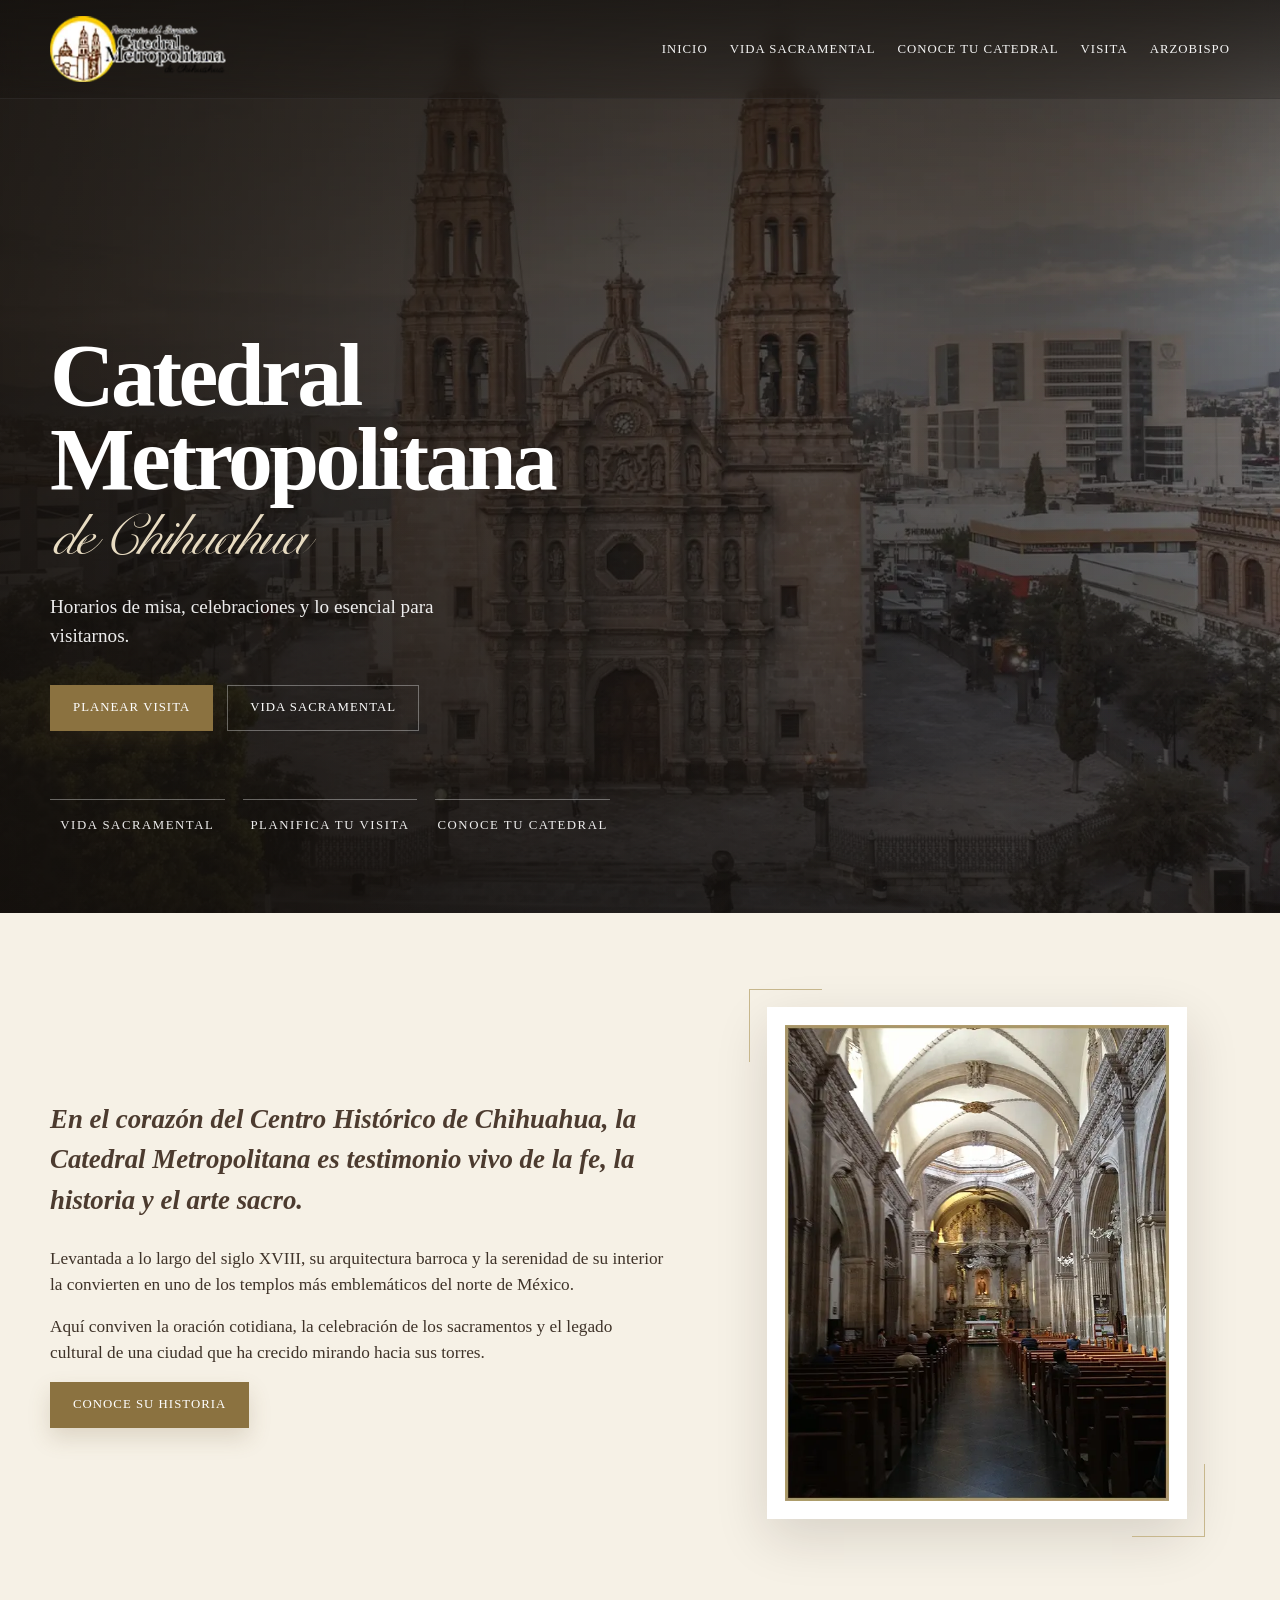
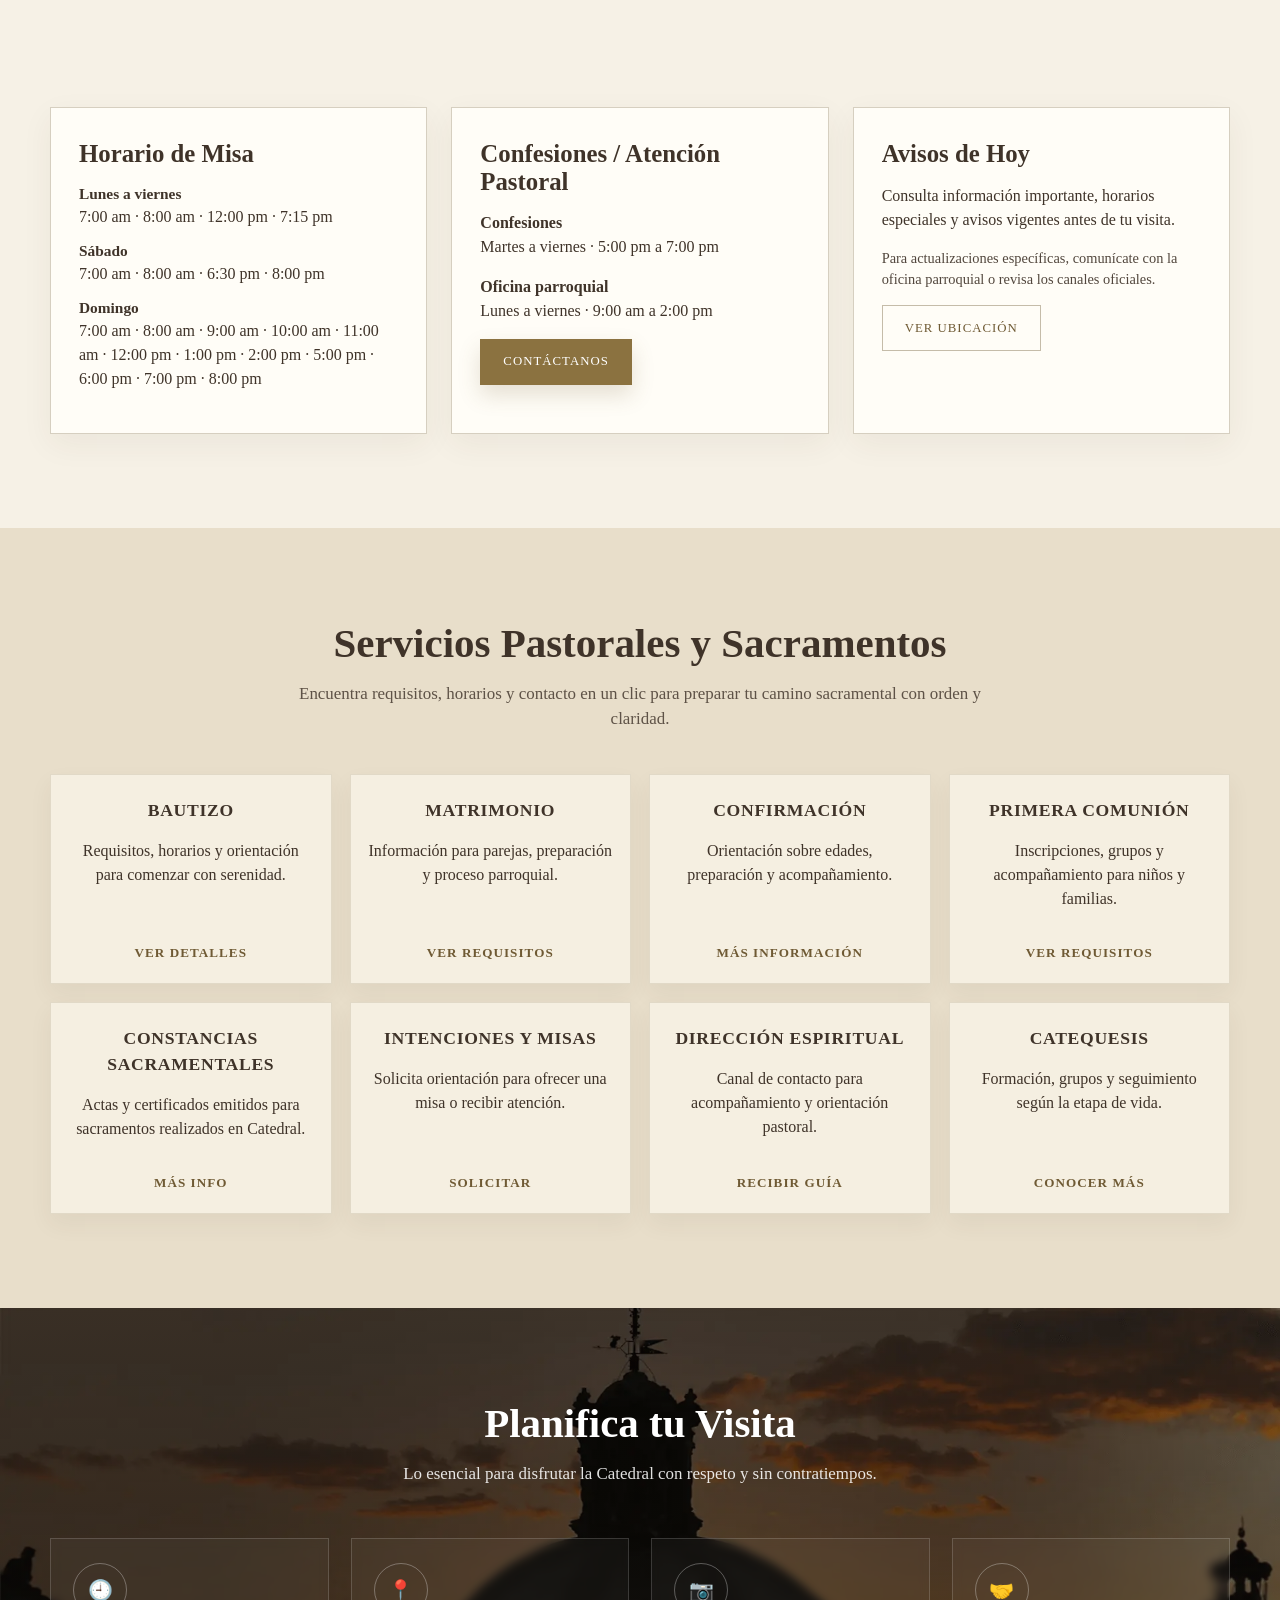
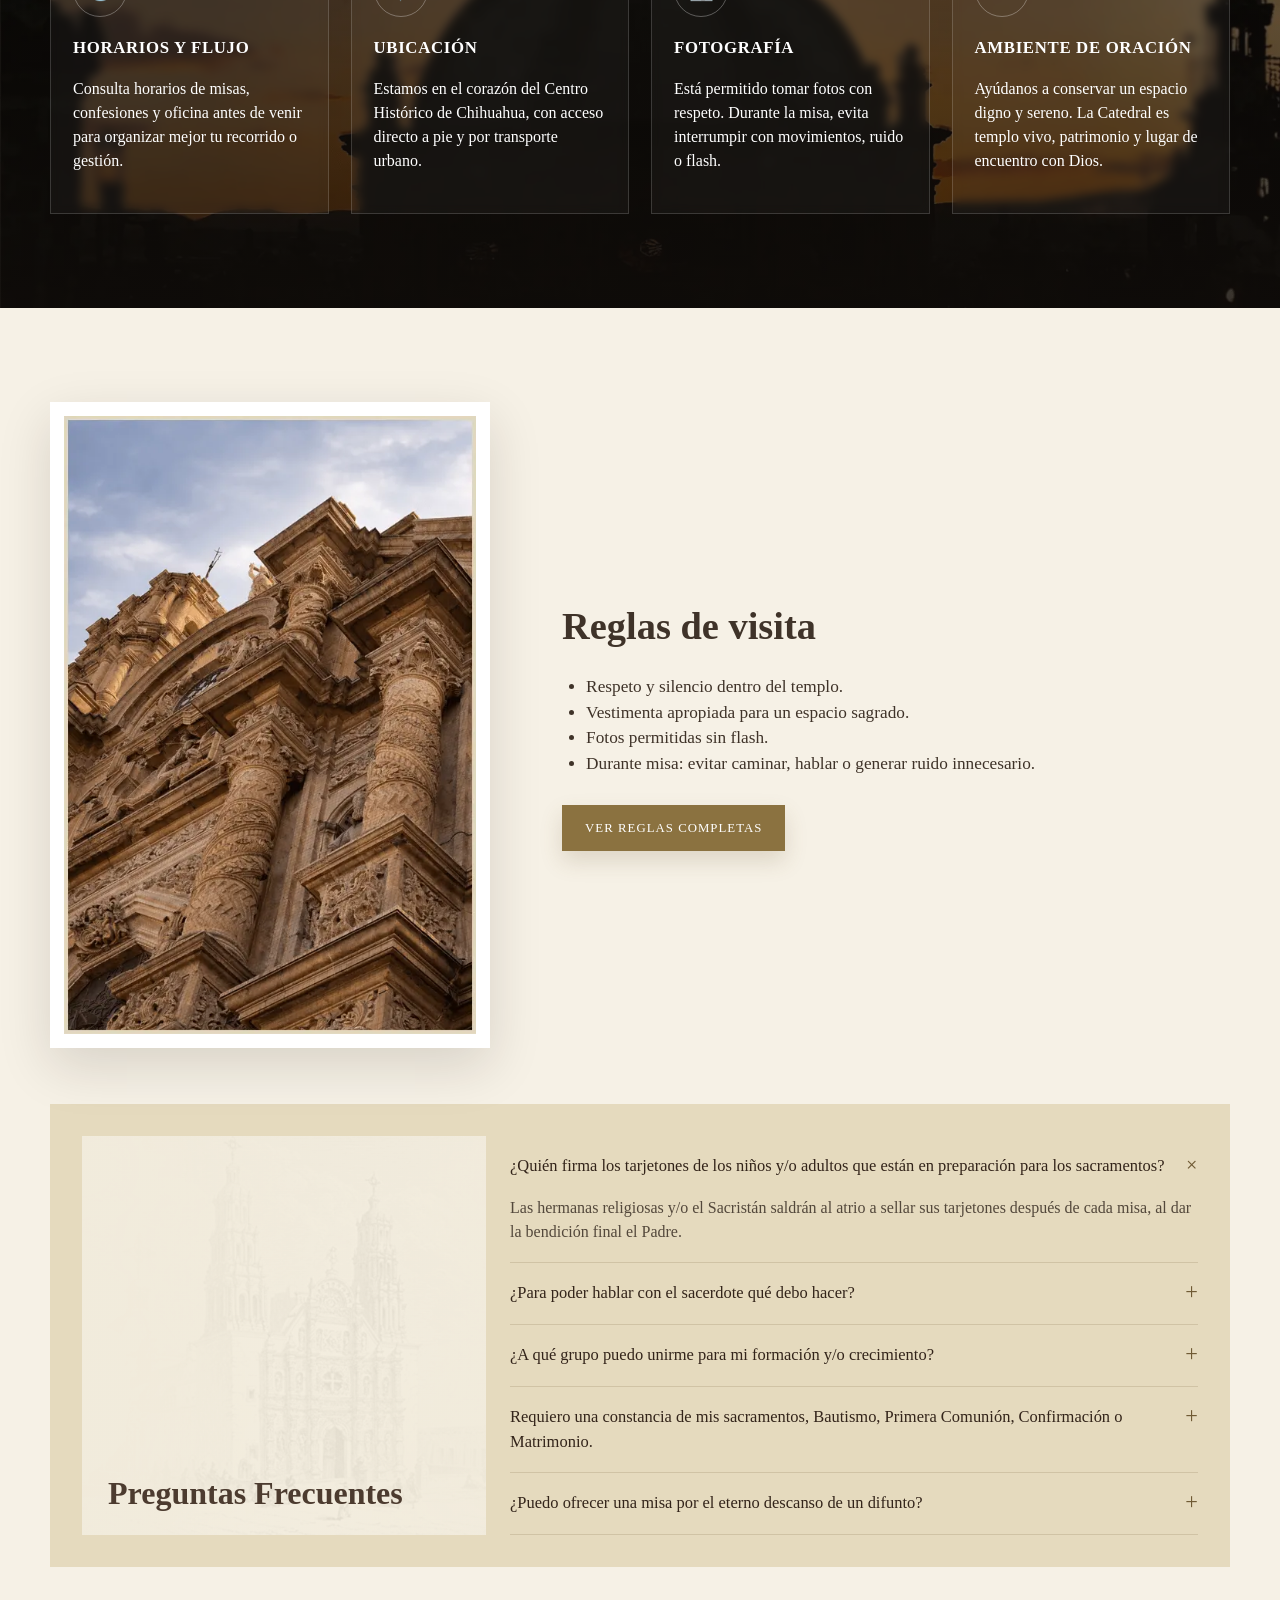
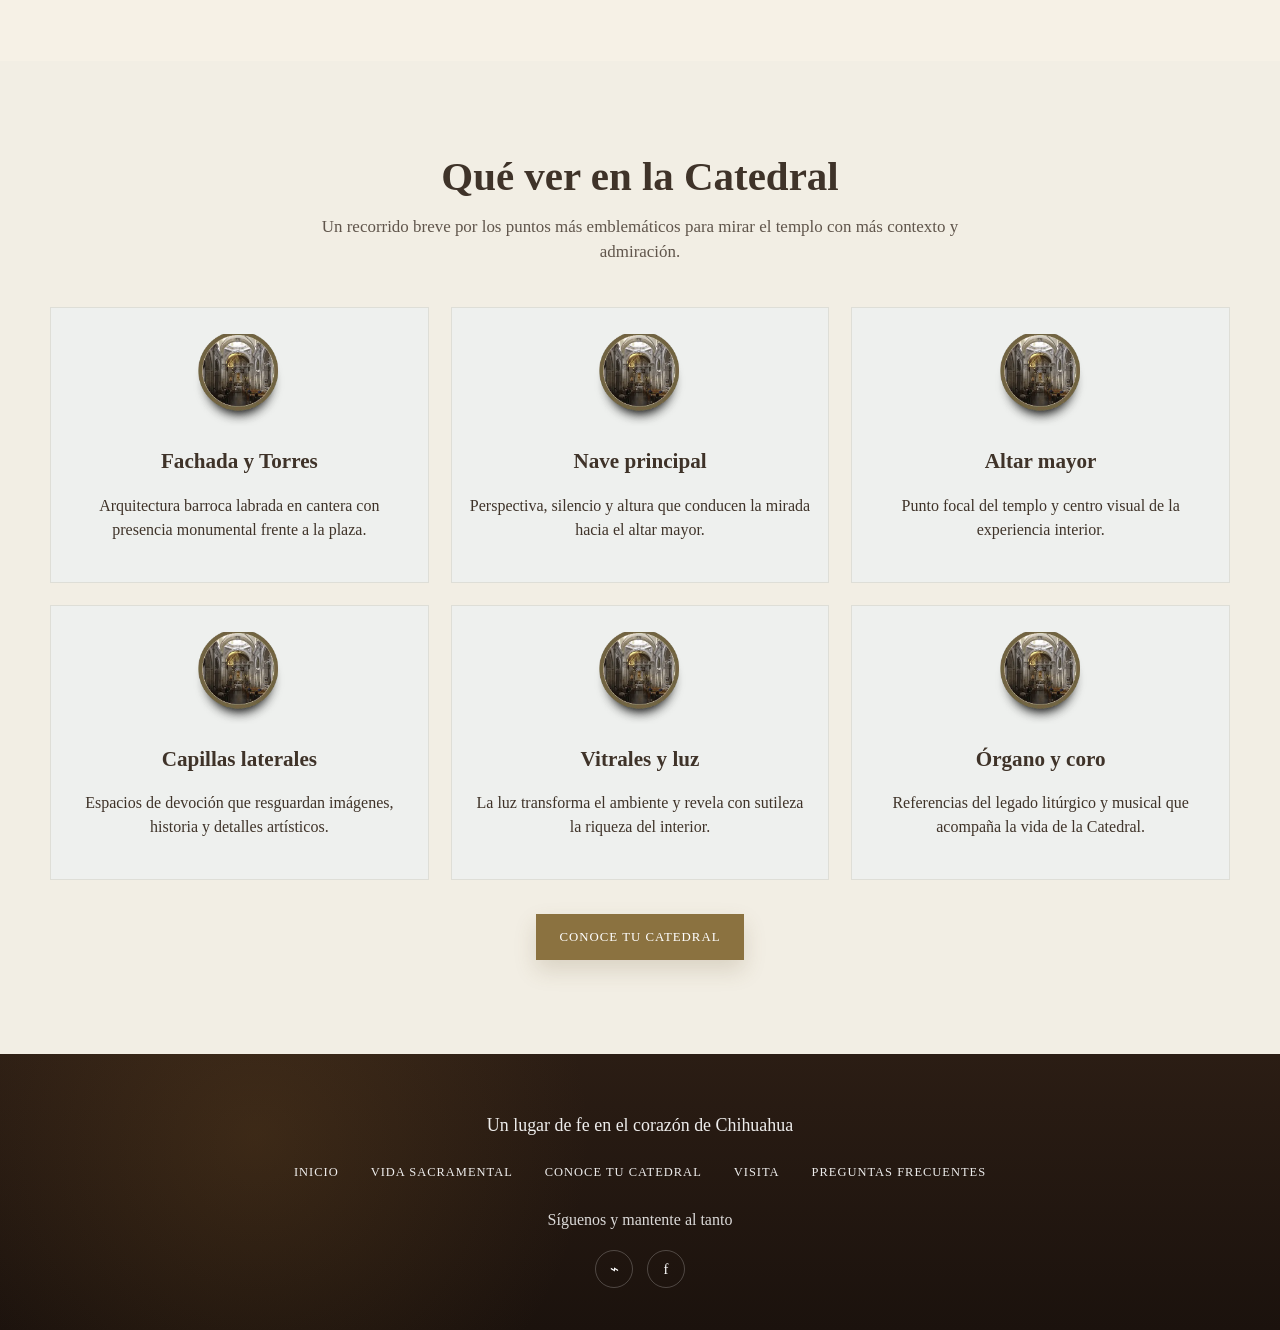
==== index.html @ 8d007e4f "initial commit" ====
<!DOCTYPE html>
<html lang="es">
<head>
  <meta charset="UTF-8" />
  <meta name="viewport" content="width=device-width, initial-scale=1.0" />
  <title>Catedral Metropolitana de Chihuahua</title>
  <meta name="description" content="Horarios de misa, celebraciones y lo esencial para visitarnos en la Catedral Metropolitana de Chihuahua." />
  <style>
    @font-face {
      font-family: 'CharterCustom';
      src: url('src/fonts/Charter Regular.ttf') format('truetype');
      font-weight: 400;
      font-style: normal;
      font-display: swap;
    }
    @font-face {
      font-family: 'CharterCustom';
      src: url('src/fonts/Charter Regular.ttf') format('truetype');
      font-weight: 700;
      font-style: normal;
      font-display: swap;
    }
    @font-face {
      font-family: 'CharterCustom';
      src: url('src/fonts/Charter Regular.ttf') format('truetype');
      font-weight: 700;
      font-style: italic;
      font-display: swap;
    }
    @font-face {
      font-family: 'SnellRoundhandCustom';
      src: url('src/fonts/Snell Roundhand Regular.ttf') format('truetype');
      font-weight: 400;
      font-style: normal;
      font-display: swap;
    }

    :root {
      --bg: #f6f1e6;
      --sand: #c7b78d;
      --gold: #8b7240;
      --gold-dark: #6f5a34;
      --brown: #33241a;
      --brown-soft: #4c3b2f;
      --text: #3f3329;
      --white: #ffffff;
      --line: rgba(108, 88, 52, 0.28);
      --shadow: 0 18px 50px rgba(32, 22, 12, 0.14);
      --max: 1180px;
    }

    * { box-sizing: border-box; }
    html { scroll-behavior: smooth; }
    body {
      margin: 0;
      background: var(--bg);
      color: var(--text);
      font-family: 'CharterCustom', Georgia, serif;
      line-height: 1.5;
    }

    img { max-width: 100%; display: block; }
    a { color: inherit; text-decoration: none; }
    button { font: inherit; }

    .container {
      width: min(calc(100% - 40px), var(--max));
      margin: 0 auto;
    }

    .btn {
      display: inline-flex;
      align-items: center;
      justify-content: center;
      gap: 10px;
      min-height: 46px;
      padding: 12px 22px;
      border: 1px solid rgba(255,255,255,0.34);
      background: transparent;
      color: var(--white);
      text-transform: uppercase;
      letter-spacing: 0.08em;
      font-size: 0.8rem;
      transition: 0.25s ease;
      cursor: pointer;
    }

    .btn:hover {
      background: rgba(255,255,255,0.08);
      border-color: rgba(255,255,255,0.56);
    }

    .btn--gold {
      background: var(--gold);
      color: var(--white);
      border-color: var(--gold);
      box-shadow: 0 10px 22px rgba(111,90,52,0.18);
    }

    .btn--gold:hover {
      background: var(--gold-dark);
      border-color: var(--gold-dark);
    }

    .btn--light-outline {
      border: 1px solid rgba(111,90,52,0.4);
      color: var(--gold-dark);
      background: transparent;
    }

    .section-title {
      font-size: clamp(2rem, 3.2vw, 3.1rem);
      line-height: 1.05;
      margin: 0 0 16px;
      font-weight: 700;
    }

    .section-subtitle {
      font-size: 1.06rem;
      color: rgba(63,51,41,0.82);
      max-width: 720px;
      margin: 0 auto;
    }

    header.hero {
      position: relative;
      min-height: 100svh;
      color: var(--white);
      background:
        linear-gradient(90deg, rgba(20,16,12,0.78) 0%, rgba(20,16,12,0.5) 34%, rgba(20,16,12,0.1) 100%),
        linear-gradient(180deg, rgba(18,14,11,0.36) 0%, rgba(18,14,11,0.1) 35%, rgba(18,14,11,0.68) 100%),
        url('src/img/Sección 1 Background.webp') center center / cover no-repeat;
      overflow: hidden;
    }

    .nav-wrap {
      position: sticky;
      top: 0;
      z-index: 20;
      backdrop-filter: blur(10px);
      background: linear-gradient(180deg, rgba(17,14,11,0.55), rgba(17,14,11,0.22));
      border-bottom: 1px solid rgba(255,255,255,0.08);
    }

    .nav {
      display: flex;
      align-items: center;
      justify-content: space-between;
      gap: 24px;
      padding: 16px 0;
    }

    .brand img {
      width: 176px;
      height: auto;
      object-fit: contain;
    }

    .nav-links {
      display: flex;
      align-items: center;
      gap: 22px;
      flex-wrap: wrap;
    }

    .nav-links a {
      font-size: 0.8rem;
      letter-spacing: 0.08em;
      text-transform: uppercase;
      opacity: 0.95;
    }

    .hero-content {
      display: grid;
      grid-template-columns: minmax(280px, 580px) 1fr;
      gap: 24px;
      align-items: end;
      min-height: calc(100svh - 86px);
      padding: 64px 0 78px;
    }

    .hero-copy { max-width: 560px; }

    .hero-title {
      margin: 0;
      font-size: clamp(3.2rem, 7vw, 6.2rem);
      line-height: 0.93;
      font-weight: 700;
      letter-spacing: -0.04em;
    }

    .hero-title .script {
      display: block;
      margin-top: 8px;
      margin-left: 4px;
      font-family: 'SnellRoundhandCustom', 'Brush Script MT', cursive;
      font-size: clamp(2rem, 5vw, 3.6rem);
      line-height: 1;
      font-weight: 400;
      color: #e8dcc2;
    }

    .hero-text {
      max-width: 420px;
      margin: 28px 0 34px;
      font-size: clamp(1.05rem, 1.5vw, 1.25rem);
      color: rgba(255,255,255,0.92);
    }

    .hero-actions {
      display: flex;
      gap: 14px;
      flex-wrap: wrap;
    }

    .hero-shortcuts {
      display: grid;
      grid-template-columns: repeat(3, 1fr);
      gap: 18px;
      margin-top: 68px;
    }

    .shortcut {
      border-top: 1px solid rgba(255,255,255,0.35);
      padding-top: 16px;
      text-align: center;
      font-size: 0.8rem;
      letter-spacing: 0.12em;
      text-transform: uppercase;
      color: rgba(255,255,255,0.92);
    }

    .section { padding: 94px 0; }

    .intro-grid {
      display: grid;
      grid-template-columns: 1.1fr 0.9fr;
      gap: 56px;
      align-items: center;
    }

    .intro-copy .quote {
      font-weight: 700;
      font-style: italic;
      font-size: clamp(1.28rem, 2.1vw, 1.7rem);
      color: var(--brown-soft);
      margin-bottom: 26px;
    }

    .intro-copy p {
      margin: 0 0 16px;
      font-size: 1.08rem;
    }

    .intro-image {
      position: relative;
      justify-self: center;
      width: min(420px, 100%);
      background: var(--white);
      padding: 18px;
      box-shadow: var(--shadow);
    }

    .intro-image::before,
    .intro-image::after {
      content: '';
      position: absolute;
      width: 72px;
      height: 72px;
    }

    .intro-image::before {
      inset: -18px auto auto -18px;
      border-top: 1px solid var(--sand);
      border-left: 1px solid var(--sand);
    }

    .intro-image::after {
      inset: auto -18px -18px auto;
      border-bottom: 1px solid var(--sand);
      border-right: 1px solid var(--sand);
    }

    .cards-3 {
      display: grid;
      grid-template-columns: repeat(3, 1fr);
      gap: 24px;
    }

    .info-card {
      background: #fffdf7;
      border: 1px solid var(--line);
      padding: 32px 28px;
      box-shadow: 0 10px 30px rgba(73, 57, 35, 0.06);
    }

    .info-card h3 {
      margin: 0 0 14px;
      font-size: 1.55rem;
      line-height: 1.1;
    }

    .info-card .hours-list div { margin-bottom: 10px; }
    .info-card .hours-list strong { display: block; font-size: 0.96rem; }
    .info-card .mini { font-size: 0.9rem; opacity: 0.9; }

    .sacraments {
      background: #e8deca;
      text-align: center;
    }

    .sacraments-grid {
      margin-top: 42px;
      display: grid;
      grid-template-columns: repeat(4, 1fr);
      gap: 18px;
    }

    .sacrament-card {
      background: #f5efe1;
      border: 1px solid rgba(111,90,52,0.15);
      padding: 22px 18px 20px;
      min-height: 164px;
      display: flex;
      flex-direction: column;
      justify-content: space-between;
      box-shadow: 0 10px 22px rgba(73,57,35,0.06);
    }

    .sacrament-card h3 {
      margin: 0 0 10px;
      font-size: 1.1rem;
      text-transform: uppercase;
      letter-spacing: 0.04em;
    }

    .sacrament-card a {
      margin-top: 16px;
      font-size: 0.82rem;
      letter-spacing: 0.08em;
      text-transform: uppercase;
      color: var(--gold-dark);
      font-weight: 700;
    }

    .visit {
      color: var(--white);
      background:
        linear-gradient(180deg, rgba(18,14,11,0.25), rgba(18,14,11,0.78)),
        url('src/img/Sección 5 Background.webp') center center / cover no-repeat;
    }

    .visit .section-subtitle { color: rgba(255,255,255,0.88); }

    .visit-grid {
      margin-top: 52px;
      display: grid;
      grid-template-columns: repeat(4, 1fr);
      gap: 22px;
    }

    .visit-card {
      padding: 24px 22px;
      border: 1px solid rgba(255,255,255,0.16);
      background: rgba(255,255,255,0.04);
      backdrop-filter: blur(5px);
      min-height: 220px;
    }

    .visit-card .icon {
      width: 54px;
      height: 54px;
      border-radius: 50%;
      border: 1px solid rgba(255,255,255,0.3);
      display: grid;
      place-items: center;
      margin-bottom: 18px;
      font-size: 1.25rem;
    }

    .visit-card h3 {
      margin: 0 0 10px;
      font-size: 1.05rem;
      text-transform: uppercase;
      letter-spacing: 0.04em;
    }

    .rules-grid {
      display: grid;
      grid-template-columns: 0.82fr 1.18fr;
      gap: 48px;
      align-items: center;
    }

    .rules-image {
      background: var(--white);
      padding: 14px;
      box-shadow: var(--shadow);
      max-width: 440px;
    }

    .rules-copy h2 {
      margin: 0 0 18px;
      font-size: clamp(2rem, 3vw, 2.8rem);
    }

    .rules-list {
      margin: 0 0 28px;
      padding-left: 24px;
      font-size: 1.08rem;
    }

    .faq-wrap {
      margin-top: 56px;
      background: #e5dabe;
      padding: 32px;
      display: grid;
      grid-template-columns: 0.74fr 1.26fr;
      gap: 24px;
      align-items: start;
    }

    .faq-side {
      min-height: 100%;
      background: linear-gradient(180deg, rgba(245,240,228,0.78), rgba(245,240,228,0.78)), url('src/img/Sección 6 Imagen Preguntas Frecuentes.webp') center center / cover no-repeat;
      padding: 26px;
      display: flex;
      align-items: end;
    }

    .faq-side h3 {
      margin: 0;
      font-size: 2rem;
      line-height: 1;
      color: var(--brown-soft);
    }

    .accordion-item { border-bottom: 1px solid rgba(111,90,52,0.18); }

    .accordion-btn {
      width: 100%;
      text-align: left;
      border: 0;
      background: transparent;
      padding: 18px 0;
      display: flex;
      justify-content: space-between;
      gap: 16px;
      align-items: start;
      cursor: pointer;
      color: var(--brown);
      font-size: 1.03rem;
    }

    .accordion-btn span:last-child {
      font-size: 1.4rem;
      line-height: 1;
      color: var(--gold-dark);
    }

    .accordion-panel {
      display: none;
      padding: 0 0 18px;
      color: rgba(63,51,41,0.88);
    }

    .accordion-item.active .accordion-panel { display: block; }
    .accordion-item.active .accordion-btn span:last-child { transform: rotate(45deg); }

    .what-to-see {
      text-align: center;
      background: #f2eee4;
    }

    .what-grid {
      margin-top: 42px;
      display: grid;
      grid-template-columns: repeat(3, 1fr);
      gap: 22px;
    }

    .see-card {
      background: #eef0ee;
      padding: 26px 18px 24px;
      border: 1px solid rgba(111,90,52,0.12);
      min-height: 250px;
    }

    .see-card img {
      width: 92px;
      height: 92px;
      margin: 0 auto 20px;
      object-fit: cover;
    }

    .see-card h3 {
      margin: 0 0 8px;
      font-size: 1.32rem;
    }

    footer {
      color: var(--white);
      background: radial-gradient(circle at 20% 30%, rgba(140,97,42,0.22), transparent 32%), linear-gradient(180deg, #2b1d14 0%, #1b120d 100%);
      padding: 58px 0 42px;
    }

    .footer-title {
      text-align: center;
      margin: 0 0 24px;
      font-size: 1.12rem;
      opacity: 0.92;
    }

    .footer-links {
      display: flex;
      justify-content: center;
      gap: 32px;
      flex-wrap: wrap;
      margin-bottom: 26px;
    }

    .footer-links a {
      text-transform: uppercase;
      letter-spacing: 0.08em;
      font-size: 0.78rem;
      opacity: 0.92;
    }

    .socials {
      display: flex;
      justify-content: center;
      gap: 14px;
      margin-top: 18px;
    }

    .socials a {
      width: 38px;
      height: 38px;
      border-radius: 50%;
      border: 1px solid rgba(255,255,255,0.22);
      display: grid;
      place-items: center;
      font-size: 0.92rem;
    }

    .modal {
      position: fixed;
      inset: 0;
      background: rgba(14,10,7,0.62);
      display: none;
      align-items: center;
      justify-content: center;
      padding: 24px;
      z-index: 50;
    }

    .modal.active { display: flex; }

    .modal-card {
      width: min(100%, 620px);
      background: #fffaf1;
      border: 1px solid rgba(111,90,52,0.2);
      box-shadow: 0 25px 60px rgba(26, 19, 11, 0.28);
      padding: 30px;
      position: relative;
    }

    .modal-close {
      position: absolute;
      right: 16px;
      top: 14px;
      width: 40px;
      height: 40px;
      border: 0;
      background: transparent;
      cursor: pointer;
      font-size: 1.5rem;
      color: var(--gold-dark);
    }

    .menu-toggle {
      display: none;
      border: 1px solid rgba(255,255,255,0.2);
      background: transparent;
      color: var(--white);
      min-height: 42px;
      padding: 0 14px;
      text-transform: uppercase;
      letter-spacing: 0.08em;
    }

    @media (max-width: 1080px) {
      .cards-3, .visit-grid, .what-grid, .sacraments-grid { grid-template-columns: repeat(2, 1fr); }
      .hero-content, .intro-grid, .rules-grid, .faq-wrap { grid-template-columns: 1fr; }
      .hero-content { min-height: auto; }
      .hero-copy { padding-top: 10vh; }
      .rules-image { max-width: none; }
    }

    @media (max-width: 820px) {
      .menu-toggle { display: inline-flex; align-items: center; }
      .nav-links {
        position: absolute;
        top: 100%;
        left: 0;
        right: 0;
        padding: 16px 20px 20px;
        background: rgba(17,14,11,0.96);
        display: none;
        flex-direction: column;
        align-items: flex-start;
      }
      .nav-links.active { display: flex; }
      .brand img { width: 152px; }
      .hero-shortcuts { grid-template-columns: 1fr; }
    }

    @media (max-width: 640px) {
      .container { width: min(calc(100% - 28px), var(--max)); }
      .section { padding: 72px 0; }
      .cards-3, .visit-grid, .what-grid, .sacraments-grid { grid-template-columns: 1fr; }
      .hero-actions { flex-direction: column; align-items: stretch; }
      .btn { width: 100%; }
      .faq-wrap { padding: 22px; }
      .modal-card { padding: 24px 20px; }
      .footer-links { gap: 16px; }
    }
  </style>
</head>
<body>
  <header class="hero" id="inicio">
    <div class="nav-wrap">
      <div class="container nav">
        <a class="brand" href="#inicio" aria-label="Catedral Metropolitana de Chihuahua">
          <img src="src/img/Logo Catedral.webp" alt="Logo de Catedral Metropolitana de Chihuahua" />
        </a>
        <button class="menu-toggle" id="menuToggle" aria-expanded="false" aria-controls="navLinks">Menú</button>
        <nav class="nav-links" id="navLinks">
          <a href="#inicio">Inicio</a>
          <a href="#vida-sacramental">Vida Sacramental</a>
          <a href="conoce_tu_catedral.html">Conoce tu Catedral</a>
          <a href="#visita">Visita</a>
          <a href="arzobispo.html">Arzobispo</a>
        </nav>
      </div>
    </div>

    <div class="container hero-content">
      <div class="hero-copy">
        <h1 class="hero-title">Catedral<br />Metropolitana <span class="script">de Chihuahua</span></h1>
        <p class="hero-text">Horarios de misa, celebraciones y lo esencial para visitarnos.</p>
        <div class="hero-actions">
          <button class="btn btn--gold" data-modal="modal-horarios">Planear visita</button>
          <a class="btn" href="#vida-sacramental">Vida sacramental</a>
        </div>
        <div class="hero-shortcuts">
          <a class="shortcut" href="#vida-sacramental">Vida sacramental</a>
          <a class="shortcut" href="#visita">Planifica tu visita</a>
          <a class="shortcut" href="conoce_tu_catedral.html">Conoce tu catedral</a>
        </div>
      </div>
      <div></div>
    </div>
  </header>

  <main>
    <section class="section">
      <div class="container intro-grid">
        <div class="intro-copy">
          <div class="quote">En el corazón del Centro Histórico de Chihuahua, la Catedral Metropolitana es testimonio vivo de la fe, la historia y el arte sacro.</div>
          <p>Levantada a lo largo del siglo XVIII, su arquitectura barroca y la serenidad de su interior la convierten en uno de los templos más emblemáticos del norte de México.</p>
          <p>Aquí conviven la oración cotidiana, la celebración de los sacramentos y el legado cultural de una ciudad que ha crecido mirando hacia sus torres.</p>
          <a class="btn btn--gold" href="#conoce">Conoce su historia</a>
        </div>
        <div class="intro-image">
          <img src="src/img/Sección 2 Imagen.webp" alt="Interior de la Catedral Metropolitana de Chihuahua" />
        </div>
      </div>
    </section>

    <section class="section">
      <div class="container cards-3">
        <article class="info-card">
          <h3>Horario de Misa</h3>
          <div class="hours-list">
            <div><strong>Lunes a viernes</strong><span>7:00 am · 8:00 am · 12:00 pm · 7:15 pm</span></div>
            <div><strong>Sábado</strong><span>7:00 am · 8:00 am · 6:30 pm · 8:00 pm</span></div>
            <div><strong>Domingo</strong><span>7:00 am · 8:00 am · 9:00 am · 10:00 am · 11:00 am · 12:00 pm · 1:00 pm · 2:00 pm · 5:00 pm · 6:00 pm · 7:00 pm · 8:00 pm</span></div>
          </div>
        </article>
        <article class="info-card">
          <h3>Confesiones / Atención Pastoral</h3>
          <p><strong>Confesiones</strong><br />Martes a viernes · 5:00 pm a 7:00 pm</p>
          <p><strong>Oficina parroquial</strong><br />Lunes a viernes · 9:00 am a 2:00 pm</p>
          <button class="btn btn--gold" data-modal="modal-contacto">Contáctanos</button>
        </article>
        <article class="info-card">
          <h3>Avisos de Hoy</h3>
          <p>Consulta información importante, horarios especiales y avisos vigentes antes de tu visita.</p>
          <p class="mini">Para actualizaciones específicas, comunícate con la oficina parroquial o revisa los canales oficiales.</p>
          <button class="btn btn--light-outline" data-modal="modal-ubicacion">Ver ubicación</button>
        </article>
      </div>
    </section>

    <section class="section sacraments" id="vida-sacramental">
      <div class="container">
        <h2 class="section-title">Servicios Pastorales y Sacramentos</h2>
        <p class="section-subtitle">Encuentra requisitos, horarios y contacto en un clic para preparar tu camino sacramental con orden y claridad.</p>
        <div class="sacraments-grid">
          <article class="sacrament-card"><div><h3>Bautizo</h3><p>Requisitos, horarios y orientación para comenzar con serenidad.</p></div><a href="#faq">Ver detalles</a></article>
          <article class="sacrament-card"><div><h3>Matrimonio</h3><p>Información para parejas, preparación y proceso parroquial.</p></div><a href="#faq">Ver requisitos</a></article>
          <article class="sacrament-card"><div><h3>Confirmación</h3><p>Orientación sobre edades, preparación y acompañamiento.</p></div><a href="#faq">Más información</a></article>
          <article class="sacrament-card"><div><h3>Primera Comunión</h3><p>Inscripciones, grupos y acompañamiento para niños y familias.</p></div><a href="#faq">Ver requisitos</a></article>
          <article class="sacrament-card"><div><h3>Constancias Sacramentales</h3><p>Actas y certificados emitidos para sacramentos realizados en Catedral.</p></div><a href="#faq">Más info</a></article>
          <article class="sacrament-card"><div><h3>Intenciones y Misas</h3><p>Solicita orientación para ofrecer una misa o recibir atención.</p></div><a href="#faq">Solicitar</a></article>
          <article class="sacrament-card"><div><h3>Dirección Espiritual</h3><p>Canal de contacto para acompañamiento y orientación pastoral.</p></div><a href="#faq">Recibir guía</a></article>
          <article class="sacrament-card"><div><h3>Catequesis</h3><p>Formación, grupos y seguimiento según la etapa de vida.</p></div><a href="#faq">Conocer más</a></article>
        </div>
      </div>
    </section>

    <section class="section visit" id="visita">
      <div class="container">
        <h2 class="section-title" style="text-align:center;">Planifica tu Visita</h2>
        <p class="section-subtitle" style="text-align:center;">Lo esencial para disfrutar la Catedral con respeto y sin contratiempos.</p>
        <div class="visit-grid">
          <article class="visit-card"><div class="icon">🕘</div><h3>Horarios y flujo</h3><p>Consulta horarios de misas, confesiones y oficina antes de venir para organizar mejor tu recorrido o gestión.</p></article>
          <article class="visit-card"><div class="icon">📍</div><h3>Ubicación</h3><p>Estamos en el corazón del Centro Histórico de Chihuahua, con acceso directo a pie y por transporte urbano.</p></article>
          <article class="visit-card"><div class="icon">📷</div><h3>Fotografía</h3><p>Está permitido tomar fotos con respeto. Durante la misa, evita interrumpir con movimientos, ruido o flash.</p></article>
          <article class="visit-card"><div class="icon">🤝</div><h3>Ambiente de oración</h3><p>Ayúdanos a conservar un espacio digno y sereno. La Catedral es templo vivo, patrimonio y lugar de encuentro con Dios.</p></article>
        </div>
      </div>
    </section>

    <section class="section">
      <div class="container rules-grid">
        <div class="rules-image"><img src="src/img/Sección 6 Imagen.webp" alt="Detalle arquitectónico de la fachada de la Catedral" /></div>
        <div class="rules-copy">
          <h2>Reglas de visita</h2>
          <ul class="rules-list">
            <li>Respeto y silencio dentro del templo.</li>
            <li>Vestimenta apropiada para un espacio sagrado.</li>
            <li>Fotos permitidas sin flash.</li>
            <li>Durante misa: evitar caminar, hablar o generar ruido innecesario.</li>
          </ul>
          <button class="btn btn--gold" data-modal="modal-horarios">Ver reglas completas</button>
        </div>
      </div>

      <div class="container faq-wrap" id="faq">
        <div class="faq-side"><h3>Preguntas Frecuentes</h3></div>
        <div>
          <div class="accordion-item active"><button class="accordion-btn"><span>¿Quién firma los tarjetones de los niños y/o adultos que están en preparación para los sacramentos?</span><span>+</span></button><div class="accordion-panel">Las hermanas religiosas y/o el Sacristán saldrán al atrio a sellar sus tarjetones después de cada misa, al dar la bendición final el Padre.</div></div>
          <div class="accordion-item"><button class="accordion-btn"><span>¿Para poder hablar con el sacerdote qué debo hacer?</span><span>+</span></button><div class="accordion-panel">Lo mejor es acercarte a la oficina parroquial para que puedan concederte una cita y orientarte según tu necesidad.</div></div>
          <div class="accordion-item"><button class="accordion-btn"><span>¿A qué grupo puedo unirme para mi formación y/o crecimiento?</span><span>+</span></button><div class="accordion-panel">De acuerdo con tu edad, intención o necesidad, podemos recomendarte algo para ti. Comunícate al WhatsApp 614-100-5576.</div></div>
          <div class="accordion-item"><button class="accordion-btn"><span>Requiero una constancia de mis sacramentos, Bautismo, Primera Comunión, Confirmación o Matrimonio.</span><span>+</span></button><div class="accordion-panel">Si realizaste alguno de estos sacramentos en la Catedral Metropolitana de Chihuahua, podemos ayudarte a extenderte un acta o certificado. Acércate a la oficina parroquial en Libertad 814 para solicitarlo.</div></div>
          <div class="accordion-item"><button class="accordion-btn"><span>¿Puedo ofrecer una misa por el eterno descanso de un difunto?</span><span>+</span></button><div class="accordion-panel">Sí. Este proceso puedes hacerlo comunicándote directamente al celular de las oficinas parroquiales para recibir orientación y disponibilidad.</div></div>
        </div>
      </div>
    </section>

    <section class="section what-to-see" id="conoce">
      <div class="container">
        <h2 class="section-title">Qué ver en la Catedral</h2>
        <p class="section-subtitle">Un recorrido breve por los puntos más emblemáticos para mirar el templo con más contexto y admiración.</p>
        <div class="what-grid">
          <article class="see-card"><img src="src/img/Icono Catedral Que ver en Catedral.webp" alt="Ícono de fachada y torres" /><h3>Fachada y Torres</h3><p>Arquitectura barroca labrada en cantera con presencia monumental frente a la plaza.</p></article>
          <article class="see-card"><img src="src/img/Icono Catedral Que ver en Catedral.webp" alt="Ícono de nave principal" /><h3>Nave principal</h3><p>Perspectiva, silencio y altura que conducen la mirada hacia el altar mayor.</p></article>
          <article class="see-card"><img src="src/img/Icono Catedral Que ver en Catedral.webp" alt="Ícono de altar mayor" /><h3>Altar mayor</h3><p>Punto focal del templo y centro visual de la experiencia interior.</p></article>
          <article class="see-card"><img src="src/img/Icono Catedral Que ver en Catedral.webp" alt="Ícono de capillas laterales" /><h3>Capillas laterales</h3><p>Espacios de devoción que resguardan imágenes, historia y detalles artísticos.</p></article>
          <article class="see-card"><img src="src/img/Icono Catedral Que ver en Catedral.webp" alt="Ícono de vitrales y luz" /><h3>Vitrales y luz</h3><p>La luz transforma el ambiente y revela con sutileza la riqueza del interior.</p></article>
          <article class="see-card"><img src="src/img/Icono Catedral Que ver en Catedral.webp" alt="Ícono de órgano y coro" /><h3>Órgano y coro</h3><p>Referencias del legado litúrgico y musical que acompaña la vida de la Catedral.</p></article>
        </div>
        <div style="margin-top:34px; text-align:center;"><button class="btn btn--gold" data-modal="modal-ubicacion">Conoce tu Catedral</button></div>
      </div>
    </section>
  </main>

  <footer id="footer">
    <div class="container">
      <p class="footer-title">Un lugar de fe en el corazón de Chihuahua</p>
      <div class="footer-links">
        <a href="#inicio">Inicio</a>
        <a href="#vida-sacramental">Vida Sacramental</a>
        <a href="conoce_tu_catedral.html">Conoce tu Catedral</a>
        <a href="#visita">Visita</a>
        <a href="#faq">Preguntas frecuentes</a>
      </div>
      <p style="text-align:center; margin:0; opacity:0.84;">Síguenos y mantente al tanto</p>
      <div class="socials"><a href="#" aria-label="Instagram">⌁</a><a href="#" aria-label="Facebook">f</a></div>
    </div>
  </footer>

  <div class="modal" id="modal-horarios" aria-hidden="true"><div class="modal-card"><button class="modal-close" aria-label="Cerrar">×</button><h3>Horarios</h3><h4>Misas</h4><p><strong>Lun a Vie:</strong> 7:00 am · 8:00 am · 12:00 pm · 7:15 pm</p><p><strong>Sáb:</strong> 7:00 am · 8:00 am · 6:30 pm · 8:00 pm</p><p><strong>Dom:</strong> 7:00 am · 8:00 am · 9:00 am · 10:00 am · 11:00 am · 12:00 pm · 1:00 pm · 2:00 pm · 5:00 pm · 6:00 pm · 7:00 pm · 8:00 pm</p><h4>Confesiones</h4><p><strong>Mar a Vie:</strong> 5:00 pm a 7:00 pm</p><h4>Oficina parroquial</h4><p><strong>Lun a Vie:</strong> 9:00 am a 2:00 pm</p></div></div>
  <div class="modal" id="modal-contacto" aria-hidden="true"><div class="modal-card"><button class="modal-close" aria-label="Cerrar">×</button><h3>Contáctanos</h3><h4>Oficina parroquial</h4><p><strong>Teléfono:</strong> 614 410 3877</p><p><strong>Horario de atención:</strong> Lun a Vie · 9:00 am a 2:00 pm</p></div></div>
  <div class="modal" id="modal-ubicacion" aria-hidden="true"><div class="modal-card"><button class="modal-close" aria-label="Cerrar">×</button><h3>Ubicación</h3><p><strong>Catedral Metropolitana de Chihuahua</strong></p><p>📍 Libertad #814, Col. Centro, C.P. 31000, Chihuahua, Chih.</p><p><a href="https://maps.app.goo.gl/9kLjdxJP5wy5yJ1v7" target="_blank" rel="noopener noreferrer">🗺️ Abrir en Google Maps</a></p></div></div>

  <script>
    const menuToggle = document.getElementById('menuToggle');
    const navLinks = document.getElementById('navLinks');

    if (menuToggle) {
      menuToggle.addEventListener('click', () => {
        const expanded = menuToggle.getAttribute('aria-expanded') === 'true';
        menuToggle.setAttribute('aria-expanded', String(!expanded));
        navLinks.classList.toggle('active');
      });
    }

    document.querySelectorAll('.accordion-btn').forEach((button) => {
      button.addEventListener('click', () => {
        button.parentElement.classList.toggle('active');
      });
    });

    document.querySelectorAll('[data-modal]').forEach((trigger) => {
      trigger.addEventListener('click', () => {
        const modal = document.getElementById(trigger.dataset.modal);
        if (modal) {
          modal.classList.add('active');
          modal.setAttribute('aria-hidden', 'false');
        }
      });
    });

    document.querySelectorAll('.modal').forEach((modal) => {
      modal.addEventListener('click', (event) => {
        if (event.target === modal || event.target.classList.contains('modal-close')) {
          modal.classList.remove('active');
          modal.setAttribute('aria-hidden', 'true');
        }
      });
    });

    document.addEventListener('keydown', (event) => {
      if (event.key === 'Escape') {
        document.querySelectorAll('.modal.active').forEach((modal) => {
          modal.classList.remove('active');
          modal.setAttribute('aria-hidden', 'true');
        });
      }
    });
  </script>
</body>
</html>
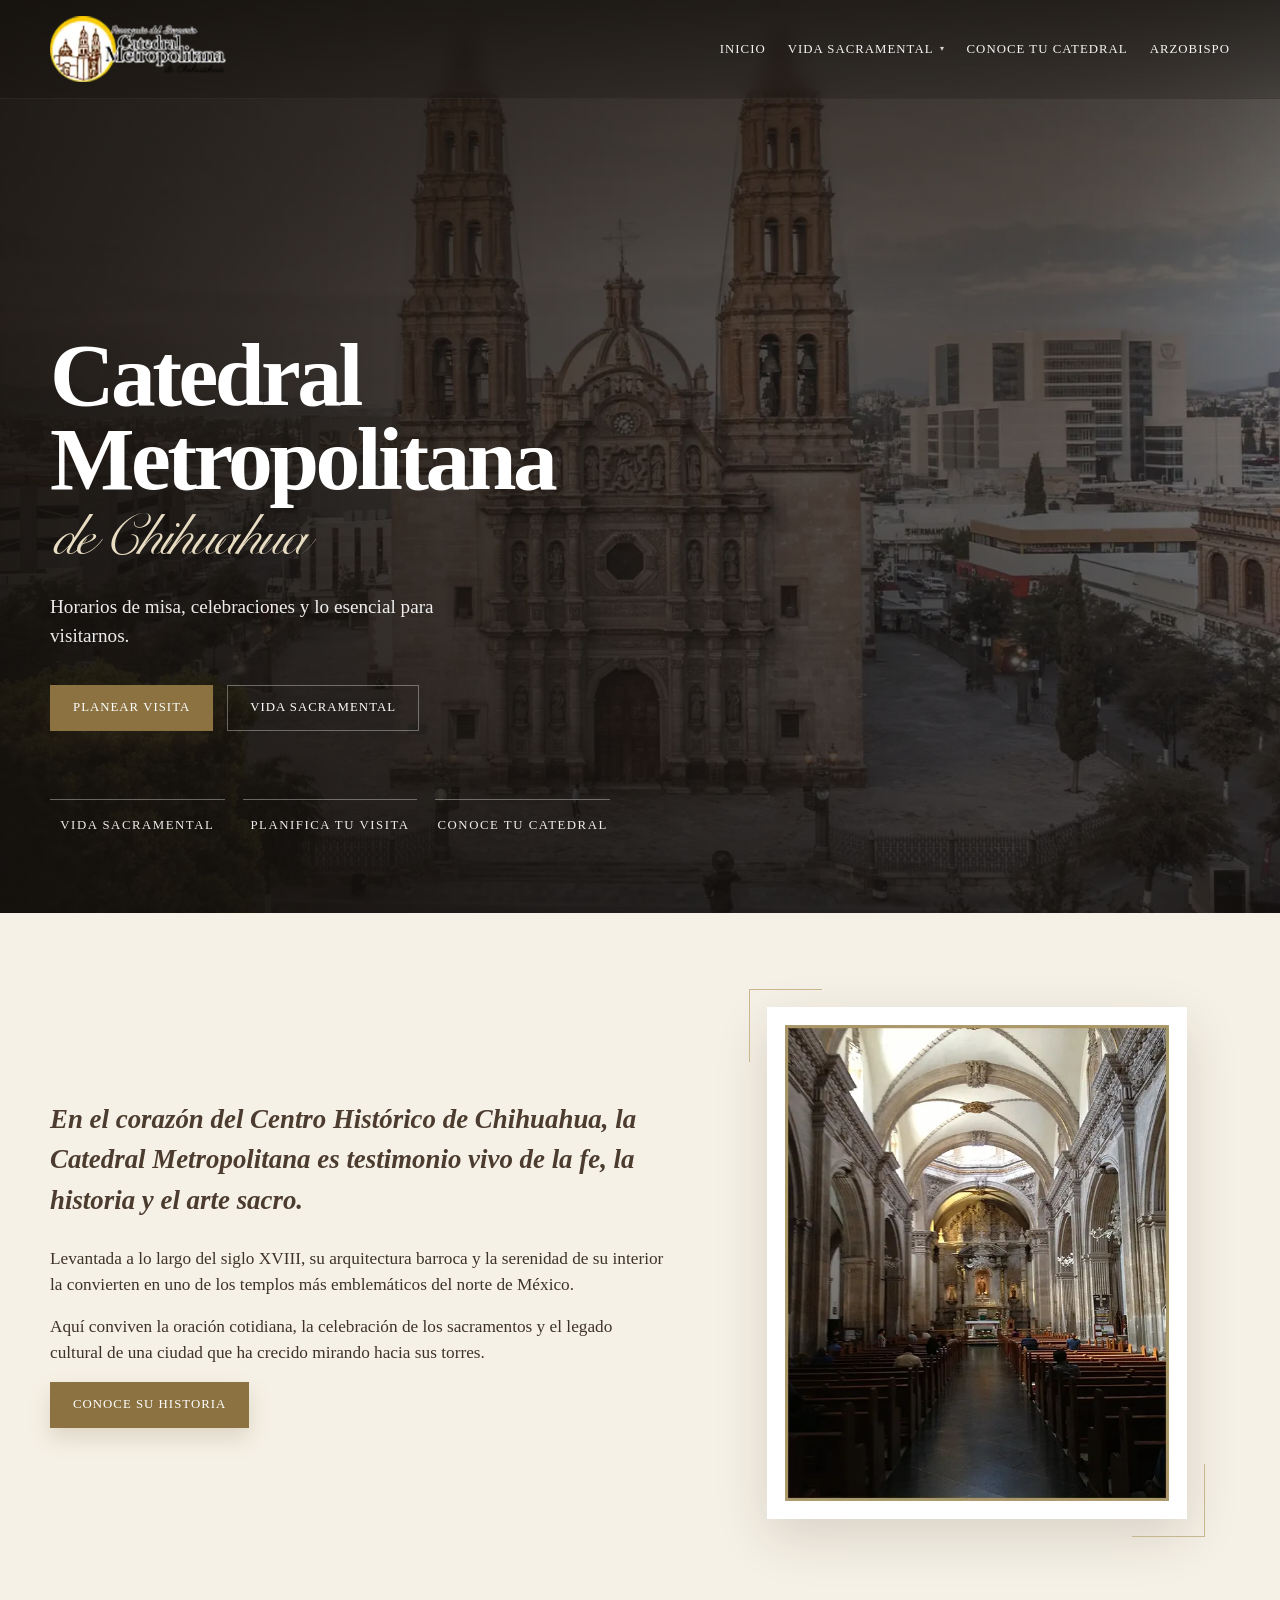
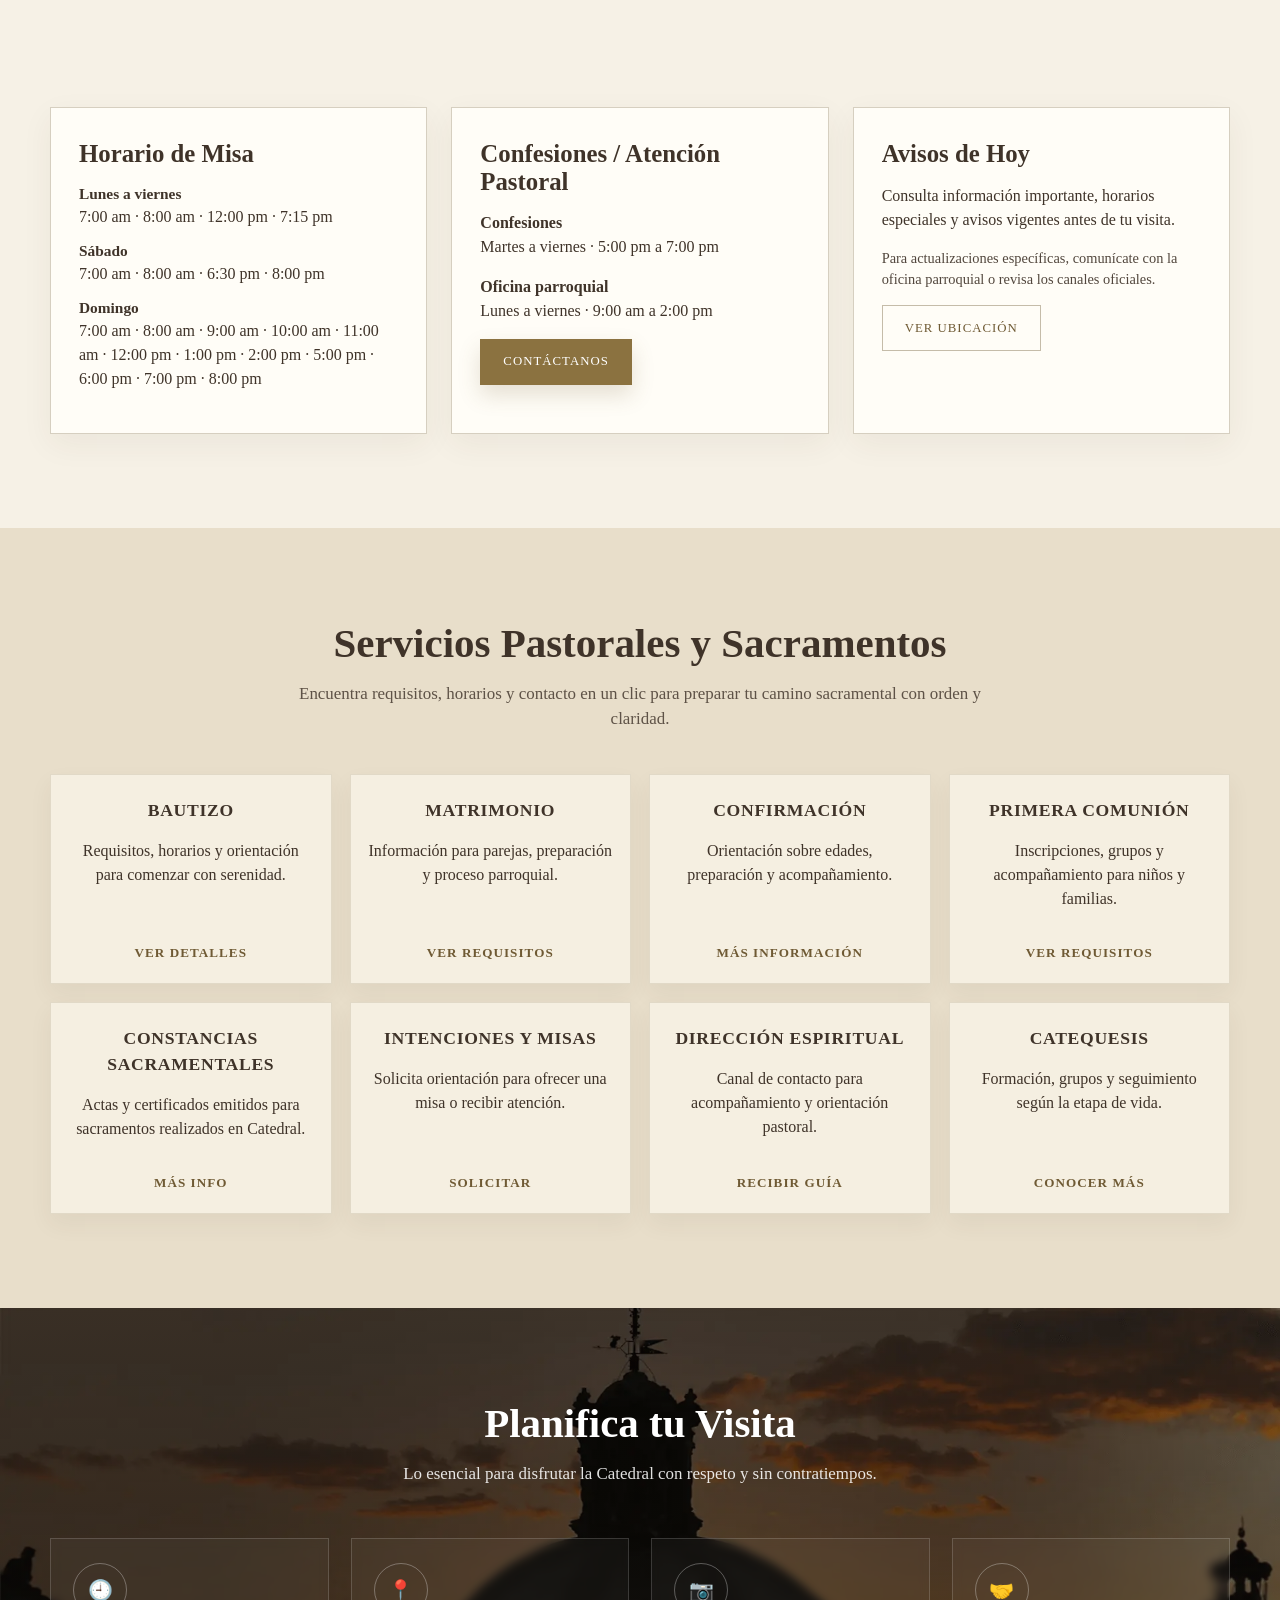
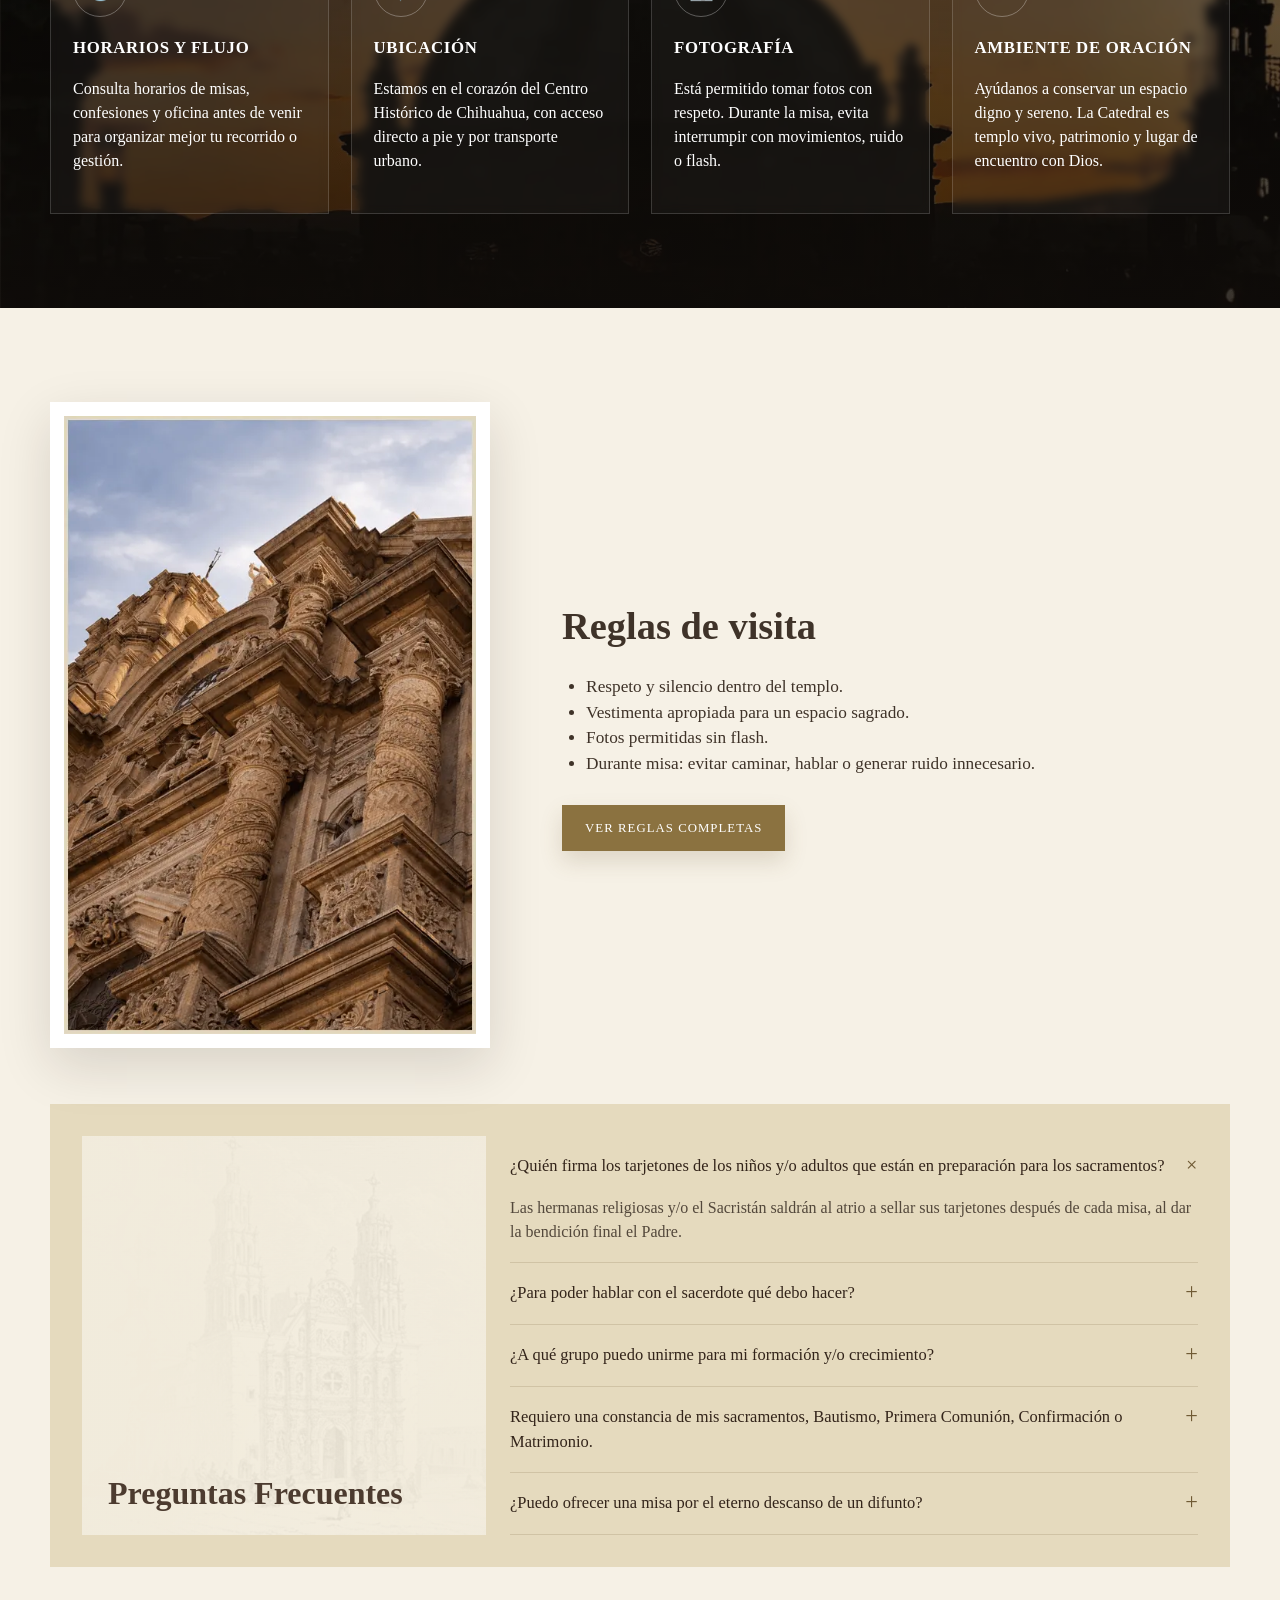
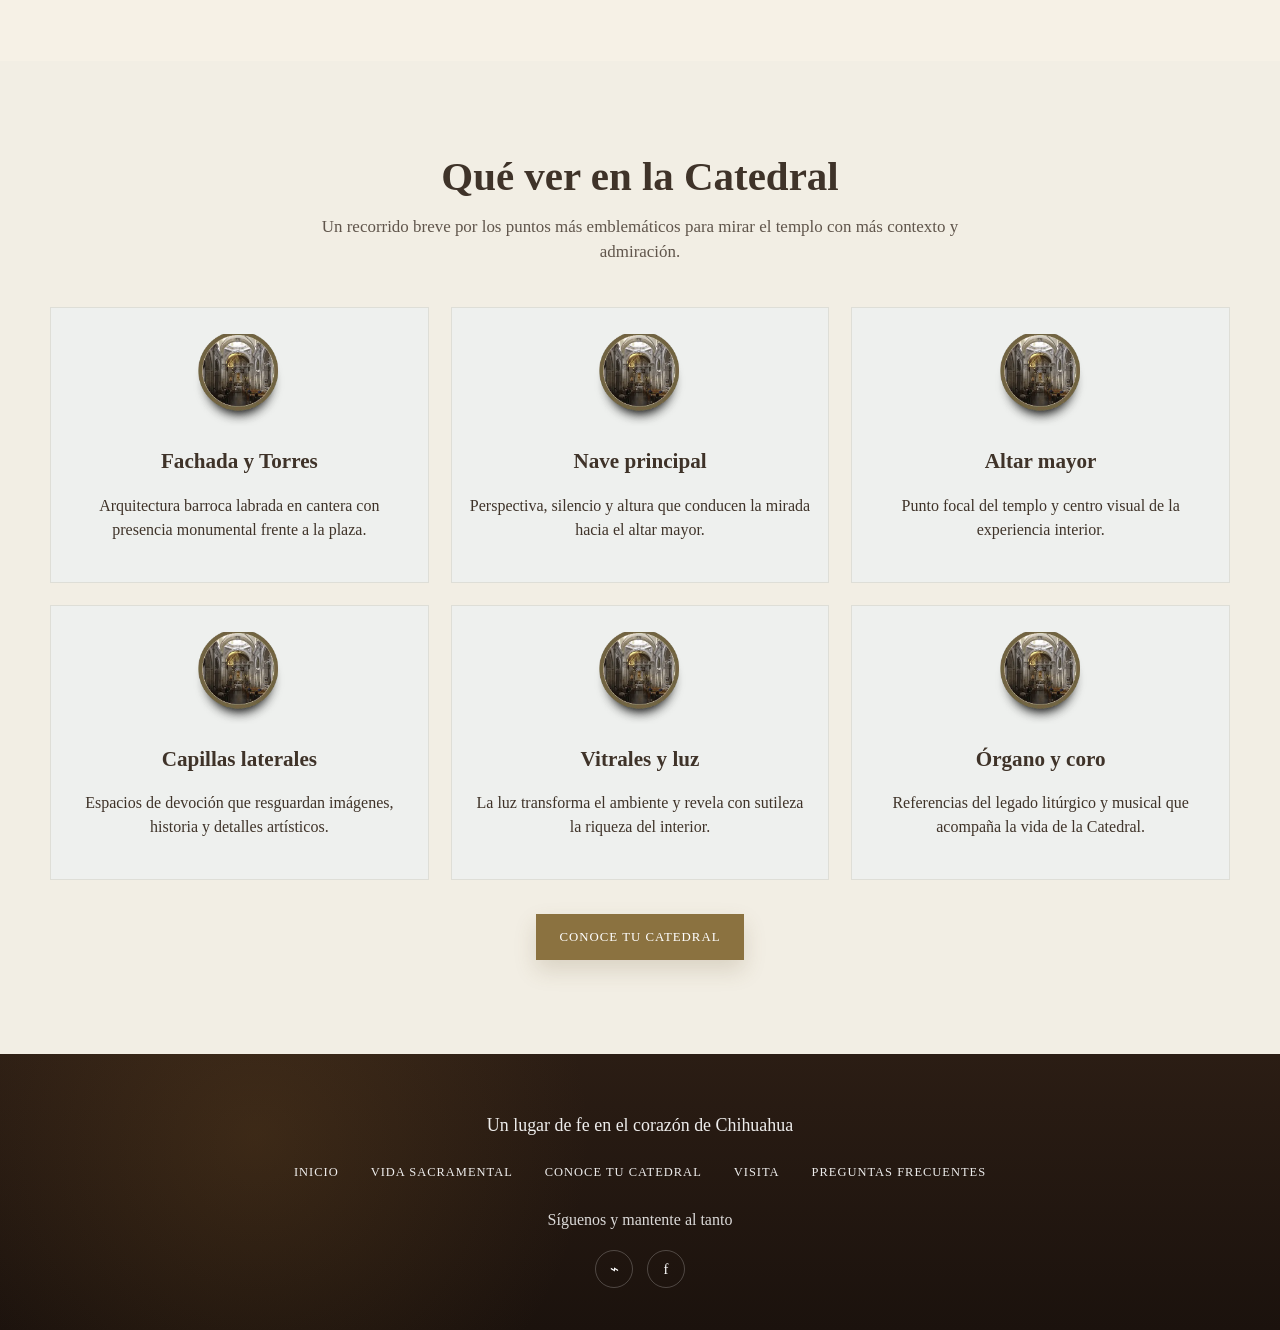
==== commit d1c56791: "image" ====
--- a/index.html
+++ b/index.html
@@ -168,6 +168,122 @@
       letter-spacing: 0.08em;
       text-transform: uppercase;
       opacity: 0.95;
+    }
+
+    .nav-dropdown {
+      position: relative;
+      display: inline-flex;
+      align-items: center;
+    }
+
+    .nav-dropdown-toggle {
+      display: inline-flex;
+      align-items: center;
+      gap: 6px;
+      border: none;
+      background: transparent;
+      padding: 0;
+      margin: 0;
+      font: inherit;
+      font-size: 0.8rem;
+      letter-spacing: 0.08em;
+      text-transform: uppercase;
+      color: inherit;
+      cursor: pointer;
+      opacity: 0.95;
+    }
+
+    .nav-dropdown-toggle .caret {
+      font-size: 0.65em;
+      opacity: 0.85;
+      line-height: 1;
+    }
+
+    .nav-dropdown-panel {
+      position: absolute;
+      top: calc(100% + 10px);
+      left: 0;
+      min-width: 220px;
+      padding: 10px 0;
+      background: rgba(17, 14, 11, 0.97);
+      color: var(--white);
+      border: 1px solid rgba(255, 255, 255, 0.12);
+      box-shadow: 0 14px 36px rgba(0, 0, 0, 0.35);
+      border-radius: 4px;
+      opacity: 0;
+      visibility: hidden;
+      transform: translateY(-6px);
+      transition: opacity 0.2s ease, transform 0.2s ease, visibility 0.2s;
+      z-index: 40;
+    }
+
+    @media (min-width: 821px) {
+      .nav-dropdown:hover .nav-dropdown-panel,
+      .nav-dropdown:focus-within .nav-dropdown-panel {
+        opacity: 1;
+        visibility: visible;
+        transform: translateY(0);
+      }
+    }
+
+    .nav-dropdown-panel a {
+      display: block;
+      padding: 10px 18px;
+      white-space: nowrap;
+      text-decoration: none;
+      opacity: 1;
+      font-size: 0.8rem;
+      letter-spacing: 0.08em;
+      text-transform: uppercase;
+      color: rgba(255, 255, 255, 0.95);
+    }
+
+    .nav-dropdown-panel a:hover {
+      background: rgba(255, 255, 255, 0.06);
+    }
+
+    @media (max-width: 820px) {
+      .nav-dropdown {
+        width: 100%;
+        flex-direction: column;
+        align-items: flex-start;
+      }
+
+      .nav-dropdown-toggle {
+        width: 100%;
+        justify-content: space-between;
+        text-align: left;
+        padding: 4px 0;
+      }
+
+      .nav-dropdown-panel {
+        position: static;
+        opacity: 0;
+        visibility: hidden;
+        max-height: 0;
+        overflow: hidden;
+        transform: none;
+        padding: 0;
+        margin: 0;
+        min-width: 0;
+        width: 100%;
+        border: none;
+        box-shadow: none;
+        background: transparent;
+        transition: max-height 0.28s ease, opacity 0.2s ease;
+      }
+
+      .nav-dropdown.is-open .nav-dropdown-panel {
+        opacity: 1;
+        visibility: visible;
+        max-height: 240px;
+        padding: 4px 0 8px 14px;
+      }
+
+      .nav-dropdown-panel a {
+        padding: 10px 0;
+        white-space: normal;
+      }
     }
 
     .hero-content {
@@ -636,10 +752,17 @@
         </a>
         <button class="menu-toggle" id="menuToggle" aria-expanded="false" aria-controls="navLinks">Menú</button>
         <nav class="nav-links" id="navLinks">
-          <a href="#inicio">Inicio</a>
-          <a href="#vida-sacramental">Vida Sacramental</a>
+          <a href="/">Inicio</a>
+          <div class="nav-dropdown">
+            <button type="button" class="nav-dropdown-toggle" id="navSacramentalToggle" aria-expanded="false" aria-haspopup="true" aria-controls="navSacramentalMenu">
+              Vida Sacramental <span class="caret" aria-hidden="true">▾</span>
+            </button>
+            <div class="nav-dropdown-panel" id="navSacramentalMenu" role="menu">
+              <a href="bautismo.html" role="menuitem">Bautismo</a>
+              <a href="primera_comunion.html" role="menuitem">Primera comunión</a>
+            </div>
+          </div>
           <a href="conoce_tu_catedral.html">Conoce tu Catedral</a>
-          <a href="#visita">Visita</a>
           <a href="arzobispo.html">Arzobispo</a>
         </nav>
       </div>
@@ -805,8 +928,34 @@
         const expanded = menuToggle.getAttribute('aria-expanded') === 'true';
         menuToggle.setAttribute('aria-expanded', String(!expanded));
         navLinks.classList.toggle('active');
+        document.querySelectorAll('.nav-dropdown.is-open').forEach((el) => {
+          el.classList.remove('is-open');
+          const t = el.querySelector('.nav-dropdown-toggle');
+          if (t) t.setAttribute('aria-expanded', 'false');
+        });
       });
     }
+
+    const sacramentalDropdown = document.querySelector('.nav-dropdown');
+    const sacramentalToggle = document.getElementById('navSacramentalToggle');
+    if (sacramentalToggle && sacramentalDropdown) {
+      sacramentalToggle.addEventListener('click', (e) => {
+        if (window.matchMedia('(max-width: 820px)').matches) {
+          e.stopPropagation();
+          const open = sacramentalDropdown.classList.toggle('is-open');
+          sacramentalToggle.setAttribute('aria-expanded', String(open));
+        }
+      });
+    }
+
+    document.addEventListener('click', (e) => {
+      const dd = document.querySelector('.nav-dropdown');
+      if (dd && dd.classList.contains('is-open') && !dd.contains(e.target)) {
+        dd.classList.remove('is-open');
+        const t = dd.querySelector('.nav-dropdown-toggle');
+        if (t) t.setAttribute('aria-expanded', 'false');
+      }
+    });
 
     document.querySelectorAll('.accordion-btn').forEach((button) => {
       button.addEventListener('click', () => {
@@ -839,6 +988,11 @@
           modal.classList.remove('active');
           modal.setAttribute('aria-hidden', 'true');
         });
+        document.querySelectorAll('.nav-dropdown.is-open').forEach((el) => {
+          el.classList.remove('is-open');
+          const t = el.querySelector('.nav-dropdown-toggle');
+          if (t) t.setAttribute('aria-expanded', 'false');
+        });
       }
     });
   </script>
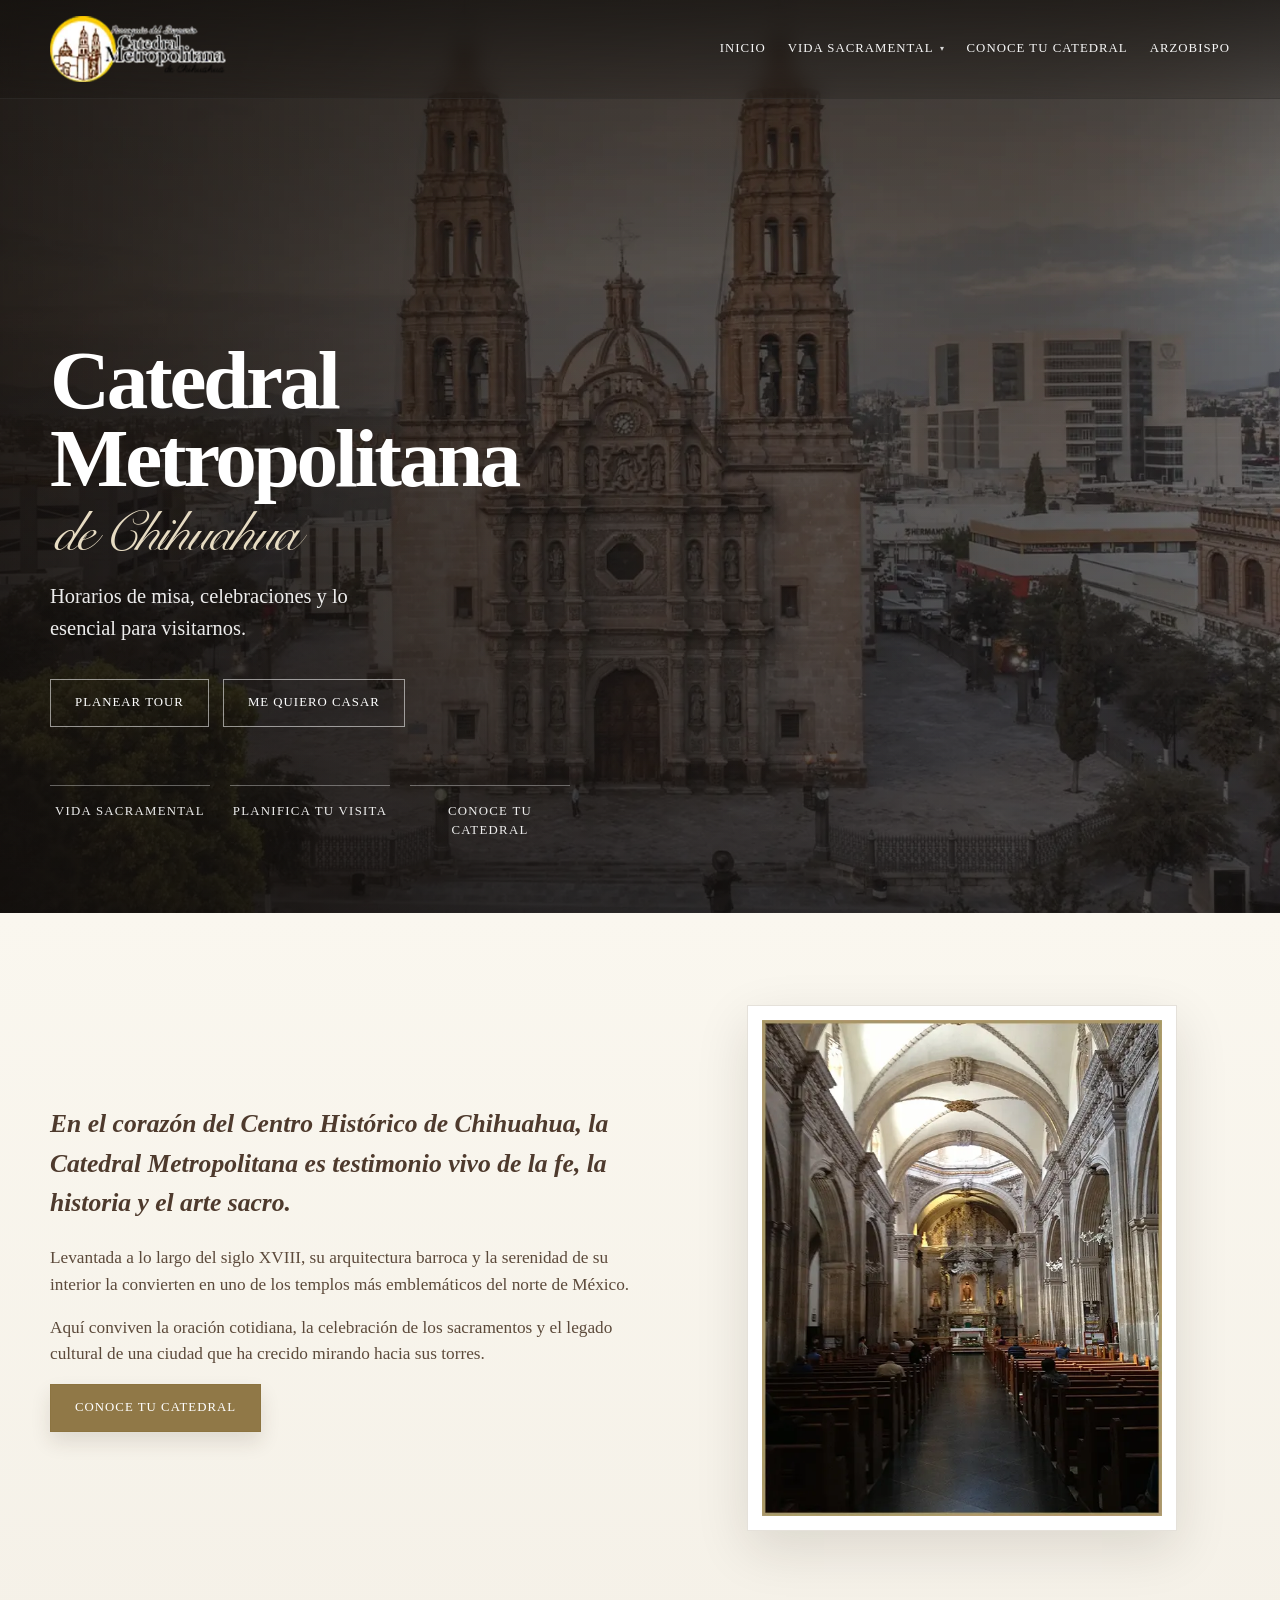
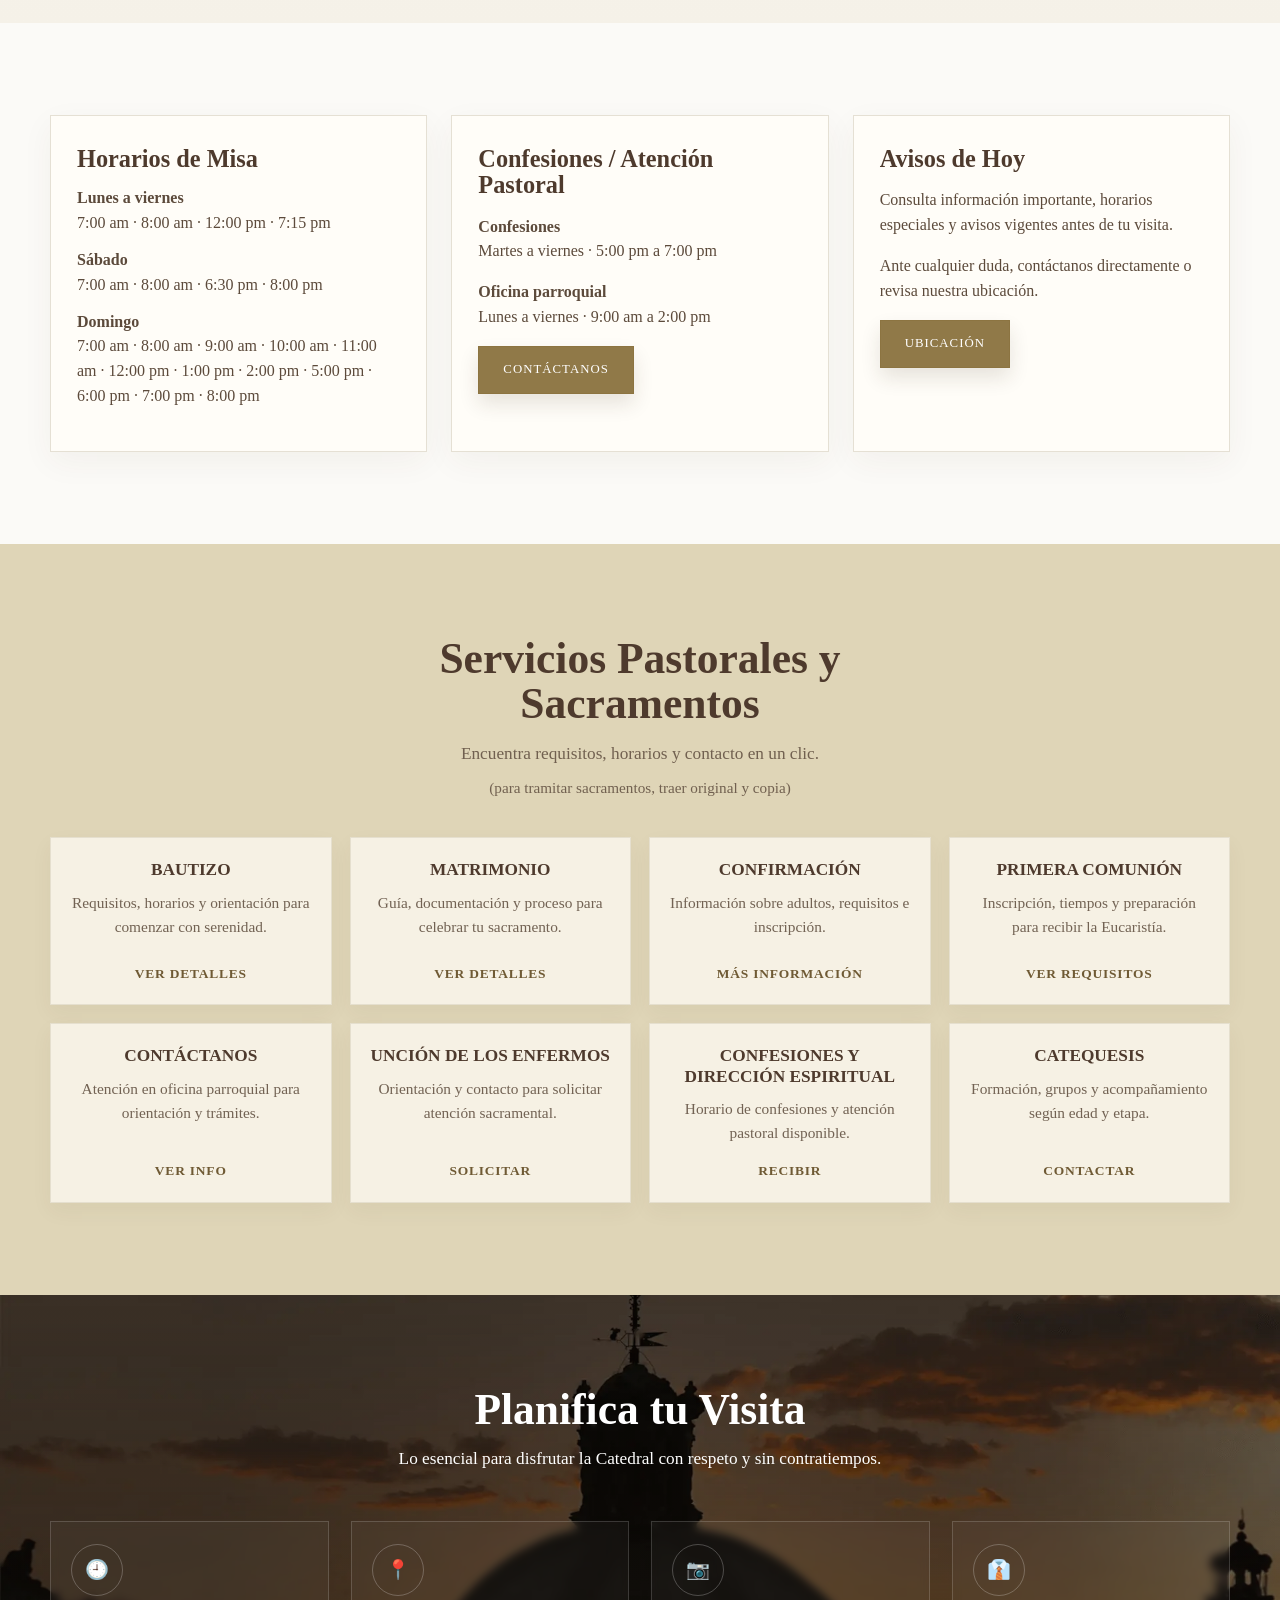
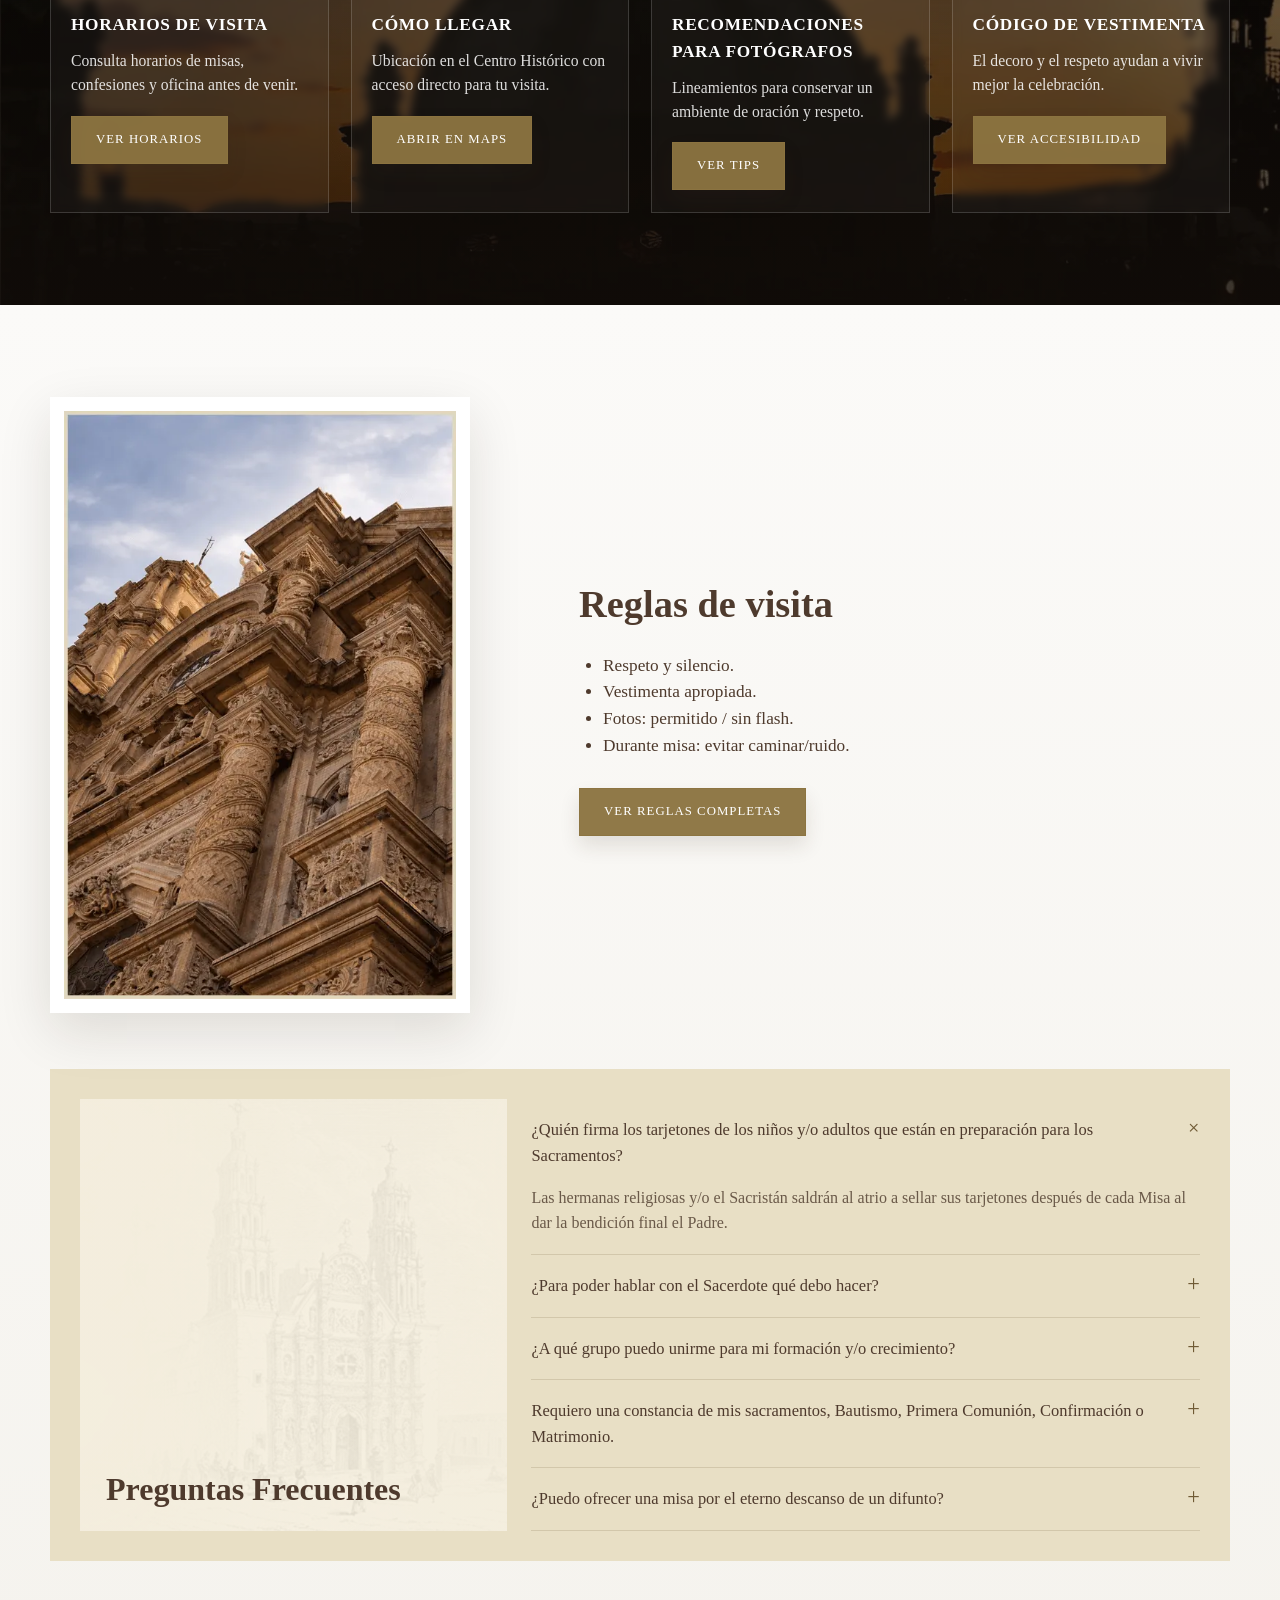
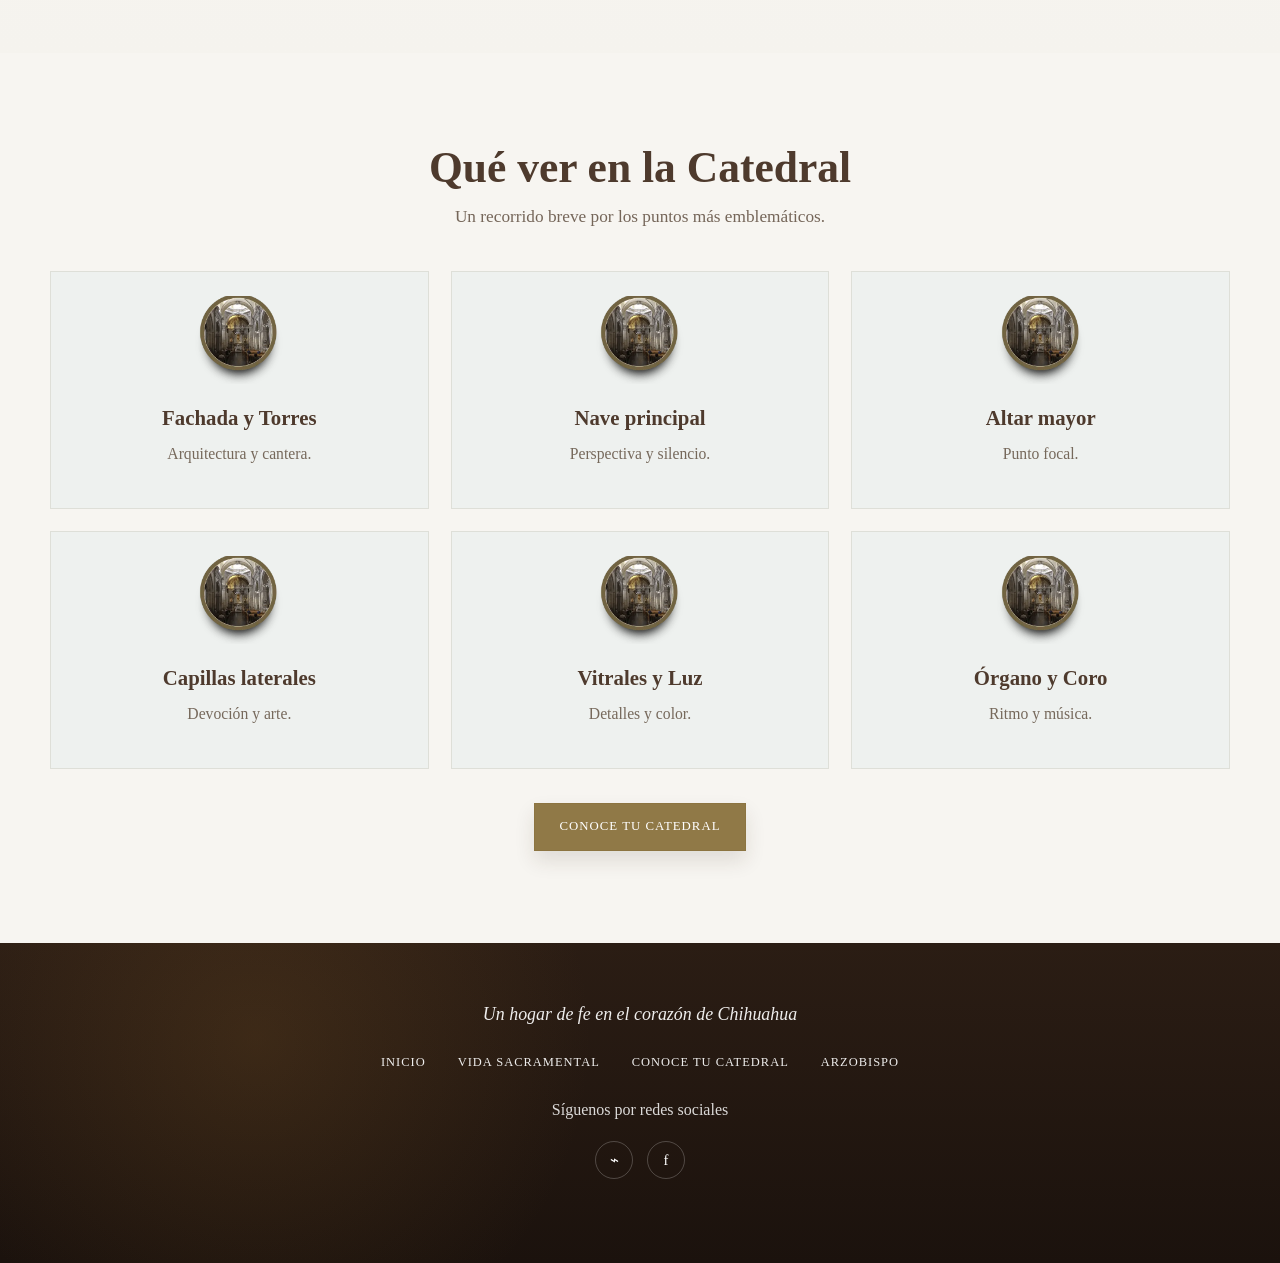
==== commit d994537e: "changes" ====
--- a/index.html
+++ b/index.html
@@ -36,16 +36,18 @@
     }
 
     :root {
-      --bg: #f6f1e6;
-      --sand: #c7b78d;
-      --gold: #8b7240;
+      --bg: #f5f1e8;
+      --bg-soft: #efede6;
+      --cream: #fbf8f1;
+      --sand: #d4c5a2;
+      --gold: #8c7441;
       --gold-dark: #6f5a34;
-      --brown: #33241a;
-      --brown-soft: #4c3b2f;
-      --text: #3f3329;
+      --brown: #4e3a2d;
+      --brown-deep: #2e2118;
+      --text: #5c4a3b;
+      --line: rgba(111, 90, 52, 0.18);
       --white: #ffffff;
-      --line: rgba(108, 88, 52, 0.28);
-      --shadow: 0 18px 50px rgba(32, 22, 12, 0.14);
+      --shadow: 0 18px 50px rgba(32, 22, 12, 0.12);
       --max: 1180px;
     }
 
@@ -56,7 +58,7 @@
       background: var(--bg);
       color: var(--text);
       font-family: 'CharterCustom', Georgia, serif;
-      line-height: 1.5;
+      line-height: 1.55;
     }
 
     img { max-width: 100%; display: block; }
@@ -72,29 +74,28 @@
       display: inline-flex;
       align-items: center;
       justify-content: center;
-      gap: 10px;
-      min-height: 46px;
-      padding: 12px 22px;
-      border: 1px solid rgba(255,255,255,0.34);
+      min-height: 48px;
+      padding: 12px 24px;
+      border: 1px solid rgba(255,255,255,0.54);
       background: transparent;
       color: var(--white);
       text-transform: uppercase;
       letter-spacing: 0.08em;
       font-size: 0.8rem;
+      cursor: pointer;
       transition: 0.25s ease;
-      cursor: pointer;
     }
 
     .btn:hover {
       background: rgba(255,255,255,0.08);
-      border-color: rgba(255,255,255,0.56);
+      border-color: rgba(255,255,255,0.76);
     }
 
     .btn--gold {
-      background: var(--gold);
+      background: rgba(140,116,65,0.96);
+      border-color: rgba(140,116,65,0.96);
       color: var(--white);
-      border-color: var(--gold);
-      box-shadow: 0 10px 22px rgba(111,90,52,0.18);
+      box-shadow: 0 10px 20px rgba(56,40,24,0.12);
     }
 
     .btn--gold:hover {
@@ -102,43 +103,30 @@
       border-color: var(--gold-dark);
     }
 
-    .btn--light-outline {
-      border: 1px solid rgba(111,90,52,0.4);
-      color: var(--gold-dark);
-      background: transparent;
-    }
+    .section { padding: 92px 0; }
 
     .section-title {
-      font-size: clamp(2rem, 3.2vw, 3.1rem);
+      margin: 0 0 14px;
+      font-size: clamp(2.2rem, 3.4vw, 3.5rem);
       line-height: 1.05;
-      margin: 0 0 16px;
+      color: var(--brown);
       font-weight: 700;
+      text-align: center;
     }
 
     .section-subtitle {
-      font-size: 1.06rem;
-      color: rgba(63,51,41,0.82);
-      max-width: 720px;
-      margin: 0 auto;
-    }
-
-    header.hero {
-      position: relative;
-      min-height: 100svh;
-      color: var(--white);
-      background:
-        linear-gradient(90deg, rgba(20,16,12,0.78) 0%, rgba(20,16,12,0.5) 34%, rgba(20,16,12,0.1) 100%),
-        linear-gradient(180deg, rgba(18,14,11,0.36) 0%, rgba(18,14,11,0.1) 35%, rgba(18,14,11,0.68) 100%),
-        url('src/img/Sección 1 Background.webp') center center / cover no-repeat;
-      overflow: hidden;
+      margin: 0;
+      font-size: 1.08rem;
+      color: rgba(92,74,59,0.84);
+      text-align: center;
     }
 
     .nav-wrap {
       position: sticky;
       top: 0;
-      z-index: 20;
+      z-index: 30;
       backdrop-filter: blur(10px);
-      background: linear-gradient(180deg, rgba(17,14,11,0.55), rgba(17,14,11,0.22));
+      background: linear-gradient(180deg, rgba(17,14,11,0.58), rgba(17,14,11,0.2));
       border-bottom: 1px solid rgba(255,255,255,0.08);
     }
 
@@ -167,7 +155,8 @@
       font-size: 0.8rem;
       letter-spacing: 0.08em;
       text-transform: uppercase;
-      opacity: 0.95;
+      color: var(--white);
+      opacity: 0.96;
     }
 
     .nav-dropdown {
@@ -190,7 +179,7 @@
       text-transform: uppercase;
       color: inherit;
       cursor: pointer;
-      opacity: 0.95;
+      opacity: 0.96;
     }
 
     .nav-dropdown-toggle .caret {
@@ -276,7 +265,7 @@
       .nav-dropdown.is-open .nav-dropdown-panel {
         opacity: 1;
         visibility: visible;
-        max-height: 240px;
+        max-height: 360px;
         padding: 4px 0 8px 14px;
       }
 
@@ -286,21 +275,46 @@
       }
     }
 
+    .menu-toggle {
+      display: none;
+      border: 1px solid rgba(255,255,255,0.2);
+      background: transparent;
+      color: var(--white);
+      min-height: 42px;
+      padding: 0 14px;
+      text-transform: uppercase;
+      letter-spacing: 0.08em;
+    }
+
+    .hero {
+      position: relative;
+      min-height: 100svh;
+      color: var(--white);
+      background:
+        linear-gradient(180deg, rgba(18,14,11,0.36) 0%, rgba(18,14,11,0.16) 30%, rgba(18,14,11,0.58) 100%),
+        linear-gradient(90deg, rgba(18,14,11,0.72) 0%, rgba(18,14,11,0.32) 40%, rgba(18,14,11,0.08) 100%),
+        url('src/img/Sección 1 Background.webp') center center / cover no-repeat;
+      overflow: hidden;
+    }
+
     .hero-content {
       display: grid;
-      grid-template-columns: minmax(280px, 580px) 1fr;
+      grid-template-columns: minmax(280px, 560px) 1fr;
       gap: 24px;
       align-items: end;
       min-height: calc(100svh - 86px);
-      padding: 64px 0 78px;
-    }
-
-    .hero-copy { max-width: 560px; }
+      padding: 64px 0 72px;
+    }
+
+    .hero-copy {
+      max-width: 520px;
+      padding: 8vh 0 0;
+    }
 
     .hero-title {
       margin: 0;
-      font-size: clamp(3.2rem, 7vw, 6.2rem);
-      line-height: 0.93;
+      font-size: clamp(3.05rem, 6.5vw, 5.7rem);
+      line-height: 0.94;
       font-weight: 700;
       letter-spacing: -0.04em;
     }
@@ -308,59 +322,61 @@
     .hero-title .script {
       display: block;
       margin-top: 8px;
-      margin-left: 4px;
+      margin-left: 5px;
       font-family: 'SnellRoundhandCustom', 'Brush Script MT', cursive;
-      font-size: clamp(2rem, 5vw, 3.6rem);
+      font-size: clamp(2rem, 4.6vw, 3.5rem);
       line-height: 1;
       font-weight: 400;
-      color: #e8dcc2;
-    }
-
-    .hero-text {
-      max-width: 420px;
-      margin: 28px 0 34px;
-      font-size: clamp(1.05rem, 1.5vw, 1.25rem);
+      color: #e7dcc3;
+    }
+
+    .hero-subtitle {
+      margin: 20px 0 34px;
+      font-size: clamp(1.06rem, 1.7vw, 1.28rem);
       color: rgba(255,255,255,0.92);
+      max-width: 360px;
     }
 
     .hero-actions {
       display: flex;
       gap: 14px;
       flex-wrap: wrap;
+      margin-bottom: 58px;
     }
 
     .hero-shortcuts {
       display: grid;
       grid-template-columns: repeat(3, 1fr);
-      gap: 18px;
-      margin-top: 68px;
+      gap: 20px;
     }
 
     .shortcut {
-      border-top: 1px solid rgba(255,255,255,0.35);
       padding-top: 16px;
+      border-top: 1px solid rgba(255,255,255,0.34);
       text-align: center;
       font-size: 0.8rem;
-      letter-spacing: 0.12em;
+      letter-spacing: 0.1em;
       text-transform: uppercase;
       color: rgba(255,255,255,0.92);
     }
 
-    .section { padding: 94px 0; }
+    .intro {
+      background: linear-gradient(180deg, #faf7ef 0%, #f5f1e8 100%);
+    }
 
     .intro-grid {
       display: grid;
-      grid-template-columns: 1.1fr 0.9fr;
-      gap: 56px;
+      grid-template-columns: 1.05fr 0.95fr;
+      gap: 52px;
       align-items: center;
     }
 
     .intro-copy .quote {
+      font-size: clamp(1.28rem, 2vw, 1.65rem);
+      color: var(--brown);
+      font-style: italic;
       font-weight: 700;
-      font-style: italic;
-      font-size: clamp(1.28rem, 2.1vw, 1.7rem);
-      color: var(--brown-soft);
-      margin-bottom: 26px;
+      margin-bottom: 22px;
     }
 
     .intro-copy p {
@@ -369,141 +385,151 @@
     }
 
     .intro-image {
-      position: relative;
+      background: var(--white);
+      padding: 14px;
+      border: 1px solid rgba(111,90,52,0.18);
+      box-shadow: var(--shadow);
+      max-width: 430px;
       justify-self: center;
-      width: min(420px, 100%);
-      background: var(--white);
-      padding: 18px;
-      box-shadow: var(--shadow);
-    }
-
-    .intro-image::before,
-    .intro-image::after {
-      content: '';
-      position: absolute;
-      width: 72px;
-      height: 72px;
-    }
-
-    .intro-image::before {
-      inset: -18px auto auto -18px;
-      border-top: 1px solid var(--sand);
-      border-left: 1px solid var(--sand);
-    }
-
-    .intro-image::after {
-      inset: auto -18px -18px auto;
-      border-bottom: 1px solid var(--sand);
-      border-right: 1px solid var(--sand);
-    }
-
-    .cards-3 {
+    }
+
+    .cards-section {
+      background: #fbfaf7;
+    }
+
+    .cards-grid {
       display: grid;
       grid-template-columns: repeat(3, 1fr);
       gap: 24px;
     }
 
     .info-card {
-      background: #fffdf7;
+      background: #fffdf8;
       border: 1px solid var(--line);
-      padding: 32px 28px;
-      box-shadow: 0 10px 30px rgba(73, 57, 35, 0.06);
+      padding: 30px 26px;
+      box-shadow: 0 10px 30px rgba(73,57,35,0.05);
+      min-height: 290px;
     }
 
     .info-card h3 {
       margin: 0 0 14px;
-      font-size: 1.55rem;
-      line-height: 1.1;
-    }
-
-    .info-card .hours-list div { margin-bottom: 10px; }
-    .info-card .hours-list strong { display: block; font-size: 0.96rem; }
-    .info-card .mini { font-size: 0.9rem; opacity: 0.9; }
-
-    .sacraments {
-      background: #e8deca;
-      text-align: center;
-    }
-
-    .sacraments-grid {
-      margin-top: 42px;
+      font-size: 1.52rem;
+      line-height: 1.08;
+      color: var(--brown);
+    }
+
+    .hours-list div { margin-bottom: 12px; }
+    .hours-list strong { display: block; }
+
+    .pastoral {
+      background: #dfd5b7;
+    }
+
+    .pastoral-grid {
+      margin-top: 38px;
       display: grid;
       grid-template-columns: repeat(4, 1fr);
       gap: 18px;
     }
 
-    .sacrament-card {
-      background: #f5efe1;
-      border: 1px solid rgba(111,90,52,0.15);
+    .pastoral-card {
+      background: #f6f1e4;
+      border: 1px solid rgba(111,90,52,0.12);
       padding: 22px 18px 20px;
-      min-height: 164px;
+      box-shadow: 0 8px 20px rgba(73,57,35,0.05);
+      min-height: 168px;
       display: flex;
       flex-direction: column;
       justify-content: space-between;
-      box-shadow: 0 10px 22px rgba(73,57,35,0.06);
-    }
-
-    .sacrament-card h3 {
+      text-align: center;
+    }
+
+    .pastoral-card h3 {
       margin: 0 0 10px;
-      font-size: 1.1rem;
+      font-size: 1.08rem;
+      line-height: 1.18;
       text-transform: uppercase;
-      letter-spacing: 0.04em;
-    }
-
-    .sacrament-card a {
+      color: var(--brown);
+    }
+
+    .pastoral-card p {
+      margin: 0;
+      font-size: 0.96rem;
+      color: rgba(92,74,59,0.86);
+    }
+
+    .pastoral-card a,
+    .pastoral-card button {
       margin-top: 16px;
-      font-size: 0.82rem;
-      letter-spacing: 0.08em;
+      color: var(--gold-dark);
+      font-size: 0.84rem;
       text-transform: uppercase;
-      color: var(--gold-dark);
+      letter-spacing: 0.06em;
+      background: transparent;
+      border: 0;
+      cursor: pointer;
       font-weight: 700;
+      padding: 0;
     }
 
     .visit {
       color: var(--white);
       background:
-        linear-gradient(180deg, rgba(18,14,11,0.25), rgba(18,14,11,0.78)),
+        linear-gradient(180deg, rgba(20,14,10,0.24), rgba(20,14,10,0.78)),
         url('src/img/Sección 5 Background.webp') center center / cover no-repeat;
     }
 
-    .visit .section-subtitle { color: rgba(255,255,255,0.88); }
+    .visit .section-title,
+    .visit .section-subtitle {
+      color: var(--white);
+    }
 
     .visit-grid {
-      margin-top: 52px;
+      margin-top: 48px;
       display: grid;
       grid-template-columns: repeat(4, 1fr);
       gap: 22px;
     }
 
     .visit-card {
-      padding: 24px 22px;
       border: 1px solid rgba(255,255,255,0.16);
       background: rgba(255,255,255,0.04);
-      backdrop-filter: blur(5px);
+      backdrop-filter: blur(4px);
+      padding: 22px 20px;
       min-height: 220px;
     }
 
     .visit-card .icon {
-      width: 54px;
-      height: 54px;
+      width: 52px;
+      height: 52px;
+      border: 1px solid rgba(255,255,255,0.24);
       border-radius: 50%;
-      border: 1px solid rgba(255,255,255,0.3);
       display: grid;
       place-items: center;
-      margin-bottom: 18px;
-      font-size: 1.25rem;
+      margin-bottom: 16px;
+      font-size: 1.2rem;
     }
 
     .visit-card h3 {
       margin: 0 0 10px;
-      font-size: 1.05rem;
+      font-size: 1.08rem;
       text-transform: uppercase;
       letter-spacing: 0.04em;
     }
 
+    .visit-card p {
+      margin: 0 0 18px;
+      color: rgba(255,255,255,0.86);
+      font-size: 0.98rem;
+    }
+
+    .rules-section {
+      background: linear-gradient(180deg, #fbfaf8 0%, #f5f3ee 100%);
+    }
+
     .rules-grid {
       display: grid;
-      grid-template-columns: 0.82fr 1.18fr;
+      grid-template-columns: 0.85fr 1.15fr;
       gap: 48px;
       align-items: center;
     }
@@ -512,33 +538,35 @@
       background: var(--white);
       padding: 14px;
       box-shadow: var(--shadow);
-      max-width: 440px;
+      max-width: 420px;
     }
 
     .rules-copy h2 {
       margin: 0 0 18px;
       font-size: clamp(2rem, 3vw, 2.8rem);
+      color: var(--brown);
     }
 
     .rules-list {
       margin: 0 0 28px;
       padding-left: 24px;
       font-size: 1.08rem;
+      color: var(--brown);
     }
 
     .faq-wrap {
       margin-top: 56px;
-      background: #e5dabe;
-      padding: 32px;
+      background: #e8dfc5;
+      padding: 30px;
       display: grid;
-      grid-template-columns: 0.74fr 1.26fr;
+      grid-template-columns: 0.78fr 1.22fr;
       gap: 24px;
       align-items: start;
     }
 
     .faq-side {
       min-height: 100%;
-      background: linear-gradient(180deg, rgba(245,240,228,0.78), rgba(245,240,228,0.78)), url('src/img/Sección 6 Imagen Preguntas Frecuentes.webp') center center / cover no-repeat;
+      background: linear-gradient(180deg, rgba(248,243,230,0.74), rgba(248,243,230,0.74)), url('src/img/Sección 6 Imagen Preguntas Frecuentes.webp') center center / cover no-repeat;
       padding: 26px;
       display: flex;
       align-items: end;
@@ -547,12 +575,11 @@
     .faq-side h3 {
       margin: 0;
       font-size: 2rem;
+      color: var(--brown);
       line-height: 1;
-      color: var(--brown-soft);
     }
 
     .accordion-item { border-bottom: 1px solid rgba(111,90,52,0.18); }
-
     .accordion-btn {
       width: 100%;
       text-align: left;
@@ -572,52 +599,61 @@
       font-size: 1.4rem;
       line-height: 1;
       color: var(--gold-dark);
+      transition: transform 0.2s ease;
     }
 
     .accordion-panel {
       display: none;
       padding: 0 0 18px;
-      color: rgba(63,51,41,0.88);
+      color: rgba(92,74,59,0.9);
     }
 
     .accordion-item.active .accordion-panel { display: block; }
     .accordion-item.active .accordion-btn span:last-child { transform: rotate(45deg); }
 
     .what-to-see {
+      background: #f7f5f1;
       text-align: center;
-      background: #f2eee4;
     }
 
     .what-grid {
-      margin-top: 42px;
+      margin-top: 40px;
       display: grid;
       grid-template-columns: repeat(3, 1fr);
       gap: 22px;
     }
 
     .see-card {
-      background: #eef0ee;
-      padding: 26px 18px 24px;
+      background: #eef1ef;
+      padding: 24px 18px 22px;
       border: 1px solid rgba(111,90,52,0.12);
-      min-height: 250px;
+      min-height: 238px;
     }
 
     .see-card img {
-      width: 92px;
-      height: 92px;
-      margin: 0 auto 20px;
+      width: 88px;
+      height: 88px;
+      margin: 0 auto 18px;
       object-fit: cover;
     }
 
     .see-card h3 {
       margin: 0 0 8px;
-      font-size: 1.32rem;
+      font-size: 1.3rem;
+      color: var(--brown);
+    }
+
+    .see-card p {
+      margin: 0;
+      color: rgba(92,74,59,0.82);
+      font-size: 0.98rem;
     }
 
     footer {
       color: var(--white);
       background: radial-gradient(circle at 20% 30%, rgba(140,97,42,0.22), transparent 32%), linear-gradient(180deg, #2b1d14 0%, #1b120d 100%);
       padding: 58px 0 42px;
+      min-height: 320px;
     }
 
     .footer-title {
@@ -625,6 +661,7 @@
       margin: 0 0 24px;
       font-size: 1.12rem;
       opacity: 0.92;
+      font-style: italic;
     }
 
     .footer-links {
@@ -662,55 +699,79 @@
     .modal {
       position: fixed;
       inset: 0;
-      background: rgba(14,10,7,0.62);
+      background: rgba(14,10,7,0.68);
       display: none;
       align-items: center;
       justify-content: center;
       padding: 24px;
-      z-index: 50;
+      z-index: 60;
     }
 
     .modal.active { display: flex; }
 
     .modal-card {
-      width: min(100%, 620px);
-      background: #fffaf1;
-      border: 1px solid rgba(111,90,52,0.2);
-      box-shadow: 0 25px 60px rgba(26, 19, 11, 0.28);
-      padding: 30px;
+      width: min(100%, 660px);
+      max-height: 88vh;
+      overflow: auto;
+      background: linear-gradient(180deg, #fbf8f0 0%, #f6f1e7 100%);
+      border: 1px solid rgba(111,90,52,0.18);
+      box-shadow: 0 28px 70px rgba(26,19,11,0.32);
       position: relative;
+      padding: 28px 28px 32px;
     }
 
     .modal-close {
       position: absolute;
-      right: 16px;
-      top: 14px;
-      width: 40px;
-      height: 40px;
+      right: 12px;
+      top: 10px;
+      width: 42px;
+      height: 42px;
       border: 0;
       background: transparent;
+      color: var(--gold-dark);
+      font-size: 1.7rem;
       cursor: pointer;
-      font-size: 1.5rem;
-      color: var(--gold-dark);
-    }
-
-    .menu-toggle {
-      display: none;
-      border: 1px solid rgba(255,255,255,0.2);
-      background: transparent;
-      color: var(--white);
-      min-height: 42px;
-      padding: 0 14px;
-      text-transform: uppercase;
-      letter-spacing: 0.08em;
+    }
+
+    .modal h3 {
+      margin: 0 0 12px;
+      font-size: 2rem;
+      line-height: 1.05;
+      color: var(--brown);
+    }
+
+    .modal h4 {
+      margin: 18px 0 8px;
+      font-size: 1.08rem;
+      color: var(--brown);
+    }
+
+    .modal p,
+    .modal li {
+      margin: 0 0 12px;
+      font-size: 1.03rem;
+      color: rgba(92,74,59,0.9);
+    }
+
+    .modal ul {
+      margin: 0;
+      padding-left: 20px;
     }
 
     @media (max-width: 1080px) {
-      .cards-3, .visit-grid, .what-grid, .sacraments-grid { grid-template-columns: repeat(2, 1fr); }
-      .hero-content, .intro-grid, .rules-grid, .faq-wrap { grid-template-columns: 1fr; }
-      .hero-content { min-height: auto; }
-      .hero-copy { padding-top: 10vh; }
-      .rules-image { max-width: none; }
+      .hero-content,
+      .intro-grid,
+      .rules-grid,
+      .faq-wrap {
+        grid-template-columns: 1fr;
+      }
+      .cards-grid,
+      .visit-grid,
+      .what-grid,
+      .pastoral-grid {
+        grid-template-columns: repeat(2, 1fr);
+      }
+      .rules-image { max-width: 440px; }
     }
 
     @media (max-width: 820px) {
@@ -727,19 +788,28 @@
         align-items: flex-start;
       }
       .nav-links.active { display: flex; }
-      .brand img { width: 152px; }
+      .hero-content { min-height: auto; }
+      .hero-copy { padding-top: 12vh; padding-bottom: 8vh; }
       .hero-shortcuts { grid-template-columns: 1fr; }
     }
 
     @media (max-width: 640px) {
       .container { width: min(calc(100% - 28px), var(--max)); }
       .section { padding: 72px 0; }
-      .cards-3, .visit-grid, .what-grid, .sacraments-grid { grid-template-columns: 1fr; }
-      .hero-actions { flex-direction: column; align-items: stretch; }
+      .brand img { width: 152px; }
+      .cards-grid,
+      .visit-grid,
+      .what-grid,
+      .pastoral-grid {
+        grid-template-columns: 1fr;
+      }
+      .hero-actions {
+        flex-direction: column;
+        align-items: stretch;
+      }
       .btn { width: 100%; }
-      .faq-wrap { padding: 22px; }
-      .modal-card { padding: 24px 20px; }
-      .footer-links { gap: 16px; }
+      .modal-card { padding: 24px 20px 26px; }
+      .footer-links { gap: 18px; }
     }
   </style>
 </head>
@@ -747,12 +817,12 @@
   <header class="hero" id="inicio">
     <div class="nav-wrap">
       <div class="container nav">
-        <a class="brand" href="#inicio" aria-label="Catedral Metropolitana de Chihuahua">
+        <a class="brand" href="index.html#inicio" aria-label="Catedral Metropolitana de Chihuahua">
           <img src="src/img/Logo Catedral.webp" alt="Logo de Catedral Metropolitana de Chihuahua" />
         </a>
         <button class="menu-toggle" id="menuToggle" aria-expanded="false" aria-controls="navLinks">Menú</button>
         <nav class="nav-links" id="navLinks">
-          <a href="/">Inicio</a>
+          <a href="index.html#inicio">Inicio</a>
           <div class="nav-dropdown">
             <button type="button" class="nav-dropdown-toggle" id="navSacramentalToggle" aria-expanded="false" aria-haspopup="true" aria-controls="navSacramentalMenu">
               Vida Sacramental <span class="caret" aria-hidden="true">▾</span>
@@ -760,10 +830,12 @@
             <div class="nav-dropdown-panel" id="navSacramentalMenu" role="menu">
               <a href="bautismo.html" role="menuitem">Bautismo</a>
               <a href="primera_comunion.html" role="menuitem">Primera comunión</a>
+              <a href="confirmacion.html" role="menuitem">Confirmación</a>
+              <a href="matrimonio.html" role="menuitem">Matrimonio</a>
             </div>
           </div>
           <a href="conoce_tu_catedral.html">Conoce tu Catedral</a>
-          <a href="arzobispo.html">Arzobispo</a>
+          <a href="arzobispo.html#inicio">Arzobispo</a>
         </nav>
       </div>
     </div>
@@ -771,15 +843,15 @@
     <div class="container hero-content">
       <div class="hero-copy">
         <h1 class="hero-title">Catedral<br />Metropolitana <span class="script">de Chihuahua</span></h1>
-        <p class="hero-text">Horarios de misa, celebraciones y lo esencial para visitarnos.</p>
+        <p class="hero-subtitle">Horarios de misa, celebraciones y lo esencial para visitarnos.</p>
         <div class="hero-actions">
-          <button class="btn btn--gold" data-modal="modal-horarios">Planear visita</button>
-          <a class="btn" href="#vida-sacramental">Vida sacramental</a>
+          <a class="btn" href="https://kuula.co/share/collection/7vqxR?logo=1&info=1&fs=1&vr=1&zoom=1&autorotate=0.53&autop=60&thumbs=3&inst=0" target="_blank" rel="noopener noreferrer">Planear tour</a>
+          <a class="btn" href="https://catedraldechihuahua.com/matrimonio.html" target="_blank" rel="noopener noreferrer">Me quiero casar</a>
         </div>
         <div class="hero-shortcuts">
           <a class="shortcut" href="#vida-sacramental">Vida sacramental</a>
           <a class="shortcut" href="#visita">Planifica tu visita</a>
-          <a class="shortcut" href="conoce_tu_catedral.html">Conoce tu catedral</a>
+          <a class="shortcut" href="#conoce">Conoce tu Catedral</a>
         </div>
       </div>
       <div></div>
@@ -787,13 +859,13 @@
   </header>
 
   <main>
-    <section class="section">
+    <section class="section intro">
       <div class="container intro-grid">
         <div class="intro-copy">
           <div class="quote">En el corazón del Centro Histórico de Chihuahua, la Catedral Metropolitana es testimonio vivo de la fe, la historia y el arte sacro.</div>
           <p>Levantada a lo largo del siglo XVIII, su arquitectura barroca y la serenidad de su interior la convierten en uno de los templos más emblemáticos del norte de México.</p>
           <p>Aquí conviven la oración cotidiana, la celebración de los sacramentos y el legado cultural de una ciudad que ha crecido mirando hacia sus torres.</p>
-          <a class="btn btn--gold" href="#conoce">Conoce su historia</a>
+          <a class="btn btn--gold" href="https://catedraldechihuahua.com/conoce_tu_catedral.html" target="_blank" rel="noopener noreferrer">Conoce tu Catedral</a>
         </div>
         <div class="intro-image">
           <img src="src/img/Sección 2 Imagen.webp" alt="Interior de la Catedral Metropolitana de Chihuahua" />
@@ -801,84 +873,109 @@
       </div>
     </section>
 
-    <section class="section">
-      <div class="container cards-3">
+    <section class="section cards-section">
+      <div class="container cards-grid">
         <article class="info-card">
-          <h3>Horario de Misa</h3>
+          <h3>Horarios de Misa</h3>
           <div class="hours-list">
             <div><strong>Lunes a viernes</strong><span>7:00 am · 8:00 am · 12:00 pm · 7:15 pm</span></div>
             <div><strong>Sábado</strong><span>7:00 am · 8:00 am · 6:30 pm · 8:00 pm</span></div>
             <div><strong>Domingo</strong><span>7:00 am · 8:00 am · 9:00 am · 10:00 am · 11:00 am · 12:00 pm · 1:00 pm · 2:00 pm · 5:00 pm · 6:00 pm · 7:00 pm · 8:00 pm</span></div>
           </div>
         </article>
+
         <article class="info-card">
           <h3>Confesiones / Atención Pastoral</h3>
           <p><strong>Confesiones</strong><br />Martes a viernes · 5:00 pm a 7:00 pm</p>
           <p><strong>Oficina parroquial</strong><br />Lunes a viernes · 9:00 am a 2:00 pm</p>
-          <button class="btn btn--gold" data-modal="modal-contacto">Contáctanos</button>
+          <button class="btn btn--gold" data-modal="modal-contacto-home">Contáctanos</button>
         </article>
+
         <article class="info-card">
           <h3>Avisos de Hoy</h3>
           <p>Consulta información importante, horarios especiales y avisos vigentes antes de tu visita.</p>
-          <p class="mini">Para actualizaciones específicas, comunícate con la oficina parroquial o revisa los canales oficiales.</p>
-          <button class="btn btn--light-outline" data-modal="modal-ubicacion">Ver ubicación</button>
+          <p>Ante cualquier duda, contáctanos directamente o revisa nuestra ubicación.</p>
+          <button class="btn btn--gold" data-modal="modal-ubicacion">Ubicación</button>
         </article>
       </div>
     </section>
 
-    <section class="section sacraments" id="vida-sacramental">
+    <section class="section pastoral" id="vida-sacramental">
       <div class="container">
-        <h2 class="section-title">Servicios Pastorales y Sacramentos</h2>
-        <p class="section-subtitle">Encuentra requisitos, horarios y contacto en un clic para preparar tu camino sacramental con orden y claridad.</p>
-        <div class="sacraments-grid">
-          <article class="sacrament-card"><div><h3>Bautizo</h3><p>Requisitos, horarios y orientación para comenzar con serenidad.</p></div><a href="#faq">Ver detalles</a></article>
-          <article class="sacrament-card"><div><h3>Matrimonio</h3><p>Información para parejas, preparación y proceso parroquial.</p></div><a href="#faq">Ver requisitos</a></article>
-          <article class="sacrament-card"><div><h3>Confirmación</h3><p>Orientación sobre edades, preparación y acompañamiento.</p></div><a href="#faq">Más información</a></article>
-          <article class="sacrament-card"><div><h3>Primera Comunión</h3><p>Inscripciones, grupos y acompañamiento para niños y familias.</p></div><a href="#faq">Ver requisitos</a></article>
-          <article class="sacrament-card"><div><h3>Constancias Sacramentales</h3><p>Actas y certificados emitidos para sacramentos realizados en Catedral.</p></div><a href="#faq">Más info</a></article>
-          <article class="sacrament-card"><div><h3>Intenciones y Misas</h3><p>Solicita orientación para ofrecer una misa o recibir atención.</p></div><a href="#faq">Solicitar</a></article>
-          <article class="sacrament-card"><div><h3>Dirección Espiritual</h3><p>Canal de contacto para acompañamiento y orientación pastoral.</p></div><a href="#faq">Recibir guía</a></article>
-          <article class="sacrament-card"><div><h3>Catequesis</h3><p>Formación, grupos y seguimiento según la etapa de vida.</p></div><a href="#faq">Conocer más</a></article>
+        <h2 class="section-title">Servicios Pastorales y<br />Sacramentos</h2>
+        <p class="section-subtitle">Encuentra requisitos, horarios y contacto en un clic.</p>
+        <p class="section-subtitle" style="margin-top:8px; font-size:0.95rem;">(para tramitar sacramentos, traer original y copia)</p>
+
+        <div class="pastoral-grid">
+          <article class="pastoral-card"><div><h3>Bautizo</h3><p>Requisitos, horarios y orientación para comenzar con serenidad.</p></div><a href="https://catedraldechihuahua.com/bautismo.html" target="_blank" rel="noopener noreferrer">Ver detalles</a></article>
+          <article class="pastoral-card"><div><h3>Matrimonio</h3><p>Guía, documentación y proceso para celebrar tu sacramento.</p></div><a href="https://catedraldechihuahua.com/matrimonio.html" target="_blank" rel="noopener noreferrer">Ver detalles</a></article>
+          <article class="pastoral-card"><div><h3>Confirmación</h3><p>Información sobre adultos, requisitos e inscripción.</p></div><a href="https://catedraldechihuahua.com/matrimonio.html" target="_blank" rel="noopener noreferrer">Más información</a></article>
+          <article class="pastoral-card"><div><h3>Primera Comunión</h3><p>Inscripción, tiempos y preparación para recibir la Eucaristía.</p></div><a href="https://catedraldechihuahua.com/primera_comunion.html" target="_blank" rel="noopener noreferrer">Ver requisitos</a></article>
+          <article class="pastoral-card"><div><h3>Contáctanos</h3><p>Atención en oficina parroquial para orientación y trámites.</p></div><button data-modal="modal-contacto-sacramentos">Ver info</button></article>
+          <article class="pastoral-card"><div><h3>Unción de los Enfermos</h3><p>Orientación y contacto para solicitar atención sacramental.</p></div><button data-modal="modal-contacto-uncion">Solicitar</button></article>
+          <article class="pastoral-card"><div><h3>Confesiones y Dirección Espiritual</h3><p>Horario de confesiones y atención pastoral disponible.</p></div><button data-modal="modal-confesiones-direccion">Recibir</button></article>
+          <article class="pastoral-card"><div><h3>Catequesis</h3><p>Formación, grupos y acompañamiento según edad y etapa.</p></div><button data-modal="modal-contacto-catequesis">Contactar</button></article>
         </div>
       </div>
     </section>
 
     <section class="section visit" id="visita">
       <div class="container">
-        <h2 class="section-title" style="text-align:center;">Planifica tu Visita</h2>
-        <p class="section-subtitle" style="text-align:center;">Lo esencial para disfrutar la Catedral con respeto y sin contratiempos.</p>
+        <h2 class="section-title">Planifica tu Visita</h2>
+        <p class="section-subtitle">Lo esencial para disfrutar la Catedral con respeto y sin contratiempos.</p>
+
         <div class="visit-grid">
-          <article class="visit-card"><div class="icon">🕘</div><h3>Horarios y flujo</h3><p>Consulta horarios de misas, confesiones y oficina antes de venir para organizar mejor tu recorrido o gestión.</p></article>
-          <article class="visit-card"><div class="icon">📍</div><h3>Ubicación</h3><p>Estamos en el corazón del Centro Histórico de Chihuahua, con acceso directo a pie y por transporte urbano.</p></article>
-          <article class="visit-card"><div class="icon">📷</div><h3>Fotografía</h3><p>Está permitido tomar fotos con respeto. Durante la misa, evita interrumpir con movimientos, ruido o flash.</p></article>
-          <article class="visit-card"><div class="icon">🤝</div><h3>Ambiente de oración</h3><p>Ayúdanos a conservar un espacio digno y sereno. La Catedral es templo vivo, patrimonio y lugar de encuentro con Dios.</p></article>
+          <article class="visit-card">
+            <div class="icon">🕘</div>
+            <h3>Horarios de visita</h3>
+            <p>Consulta horarios de misas, confesiones y oficina antes de venir.</p>
+            <button class="btn btn--gold" data-modal="modal-horarios">Ver horarios</button>
+          </article>
+          <article class="visit-card">
+            <div class="icon">📍</div>
+            <h3>Cómo llegar</h3>
+            <p>Ubicación en el Centro Histórico con acceso directo para tu visita.</p>
+            <a class="btn btn--gold" href="https://maps.app.goo.gl/9kLjdxJP5wy5yJ1v7" target="_blank" rel="noopener noreferrer">Abrir en Maps</a>
+          </article>
+          <article class="visit-card">
+            <div class="icon">📷</div>
+            <h3>Recomendaciones para fotógrafos</h3>
+            <p>Lineamientos para conservar un ambiente de oración y respeto.</p>
+            <button class="btn btn--gold" data-modal="modal-fotografos">Ver tips</button>
+          </article>
+          <article class="visit-card">
+            <div class="icon">👔</div>
+            <h3>Código de vestimenta</h3>
+            <p>El decoro y el respeto ayudan a vivir mejor la celebración.</p>
+            <button class="btn btn--gold" data-modal="modal-vestimenta">Ver accesibilidad</button>
+          </article>
         </div>
       </div>
     </section>
 
-    <section class="section">
+    <section class="section rules-section">
       <div class="container rules-grid">
-        <div class="rules-image"><img src="src/img/Sección 6 Imagen.webp" alt="Detalle arquitectónico de la fachada de la Catedral" /></div>
+        <div class="rules-image"><img src="src/img/Sección 6 Imagen.webp" alt="Detalle arquitectónico de la Catedral" /></div>
         <div class="rules-copy">
           <h2>Reglas de visita</h2>
           <ul class="rules-list">
-            <li>Respeto y silencio dentro del templo.</li>
-            <li>Vestimenta apropiada para un espacio sagrado.</li>
-            <li>Fotos permitidas sin flash.</li>
-            <li>Durante misa: evitar caminar, hablar o generar ruido innecesario.</li>
+            <li>Respeto y silencio.</li>
+            <li>Vestimenta apropiada.</li>
+            <li>Fotos: permitido / sin flash.</li>
+            <li>Durante misa: evitar caminar/ruido.</li>
           </ul>
-          <button class="btn btn--gold" data-modal="modal-horarios">Ver reglas completas</button>
+          <button class="btn btn--gold" data-modal="modal-reglas-completas">Ver reglas completas</button>
         </div>
       </div>
 
-      <div class="container faq-wrap" id="faq">
+      <div class="container faq-wrap">
         <div class="faq-side"><h3>Preguntas Frecuentes</h3></div>
         <div>
-          <div class="accordion-item active"><button class="accordion-btn"><span>¿Quién firma los tarjetones de los niños y/o adultos que están en preparación para los sacramentos?</span><span>+</span></button><div class="accordion-panel">Las hermanas religiosas y/o el Sacristán saldrán al atrio a sellar sus tarjetones después de cada misa, al dar la bendición final el Padre.</div></div>
-          <div class="accordion-item"><button class="accordion-btn"><span>¿Para poder hablar con el sacerdote qué debo hacer?</span><span>+</span></button><div class="accordion-panel">Lo mejor es acercarte a la oficina parroquial para que puedan concederte una cita y orientarte según tu necesidad.</div></div>
-          <div class="accordion-item"><button class="accordion-btn"><span>¿A qué grupo puedo unirme para mi formación y/o crecimiento?</span><span>+</span></button><div class="accordion-panel">De acuerdo con tu edad, intención o necesidad, podemos recomendarte algo para ti. Comunícate al WhatsApp 614-100-5576.</div></div>
-          <div class="accordion-item"><button class="accordion-btn"><span>Requiero una constancia de mis sacramentos, Bautismo, Primera Comunión, Confirmación o Matrimonio.</span><span>+</span></button><div class="accordion-panel">Si realizaste alguno de estos sacramentos en la Catedral Metropolitana de Chihuahua, podemos ayudarte a extenderte un acta o certificado. Acércate a la oficina parroquial en Libertad 814 para solicitarlo.</div></div>
-          <div class="accordion-item"><button class="accordion-btn"><span>¿Puedo ofrecer una misa por el eterno descanso de un difunto?</span><span>+</span></button><div class="accordion-panel">Sí. Este proceso puedes hacerlo comunicándote directamente al celular de las oficinas parroquiales para recibir orientación y disponibilidad.</div></div>
+          <div class="accordion-item active"><button class="accordion-btn"><span>¿Quién firma los tarjetones de los niños y/o adultos que están en preparación para los Sacramentos?</span><span>+</span></button><div class="accordion-panel">Las hermanas religiosas y/o el Sacristán saldrán al atrio a sellar sus tarjetones después de cada Misa al dar la bendición final el Padre.</div></div>
+          <div class="accordion-item"><button class="accordion-btn"><span>¿Para poder hablar con el Sacerdote qué debo hacer?</span><span>+</span></button><div class="accordion-panel">Lo mejor es que te acerques a la oficina parroquial, para que te concedan una cita.</div></div>
+          <div class="accordion-item"><button class="accordion-btn"><span>¿A qué grupo puedo unirme para mi formación y/o crecimiento?</span><span>+</span></button><div class="accordion-panel">De acuerdo a tu edad, intención o necesidad, podemos recomendarte algo para ti. Comunícate al whatsapp 614-1005576.</div></div>
+          <div class="accordion-item"><button class="accordion-btn"><span>Requiero una constancia de mis sacramentos, Bautismo, Primera Comunión, Confirmación o Matrimonio.</span><span>+</span></button><div class="accordion-panel">Si realizaste alguno de estos sacramentos en la Catedral Metropolitana de Chihuahua, podemos ayudarte a extenderte un acta o certificado. Acércate a la oficina parroquial en Libertad 814, a solicitarlo.</div></div>
+          <div class="accordion-item"><button class="accordion-btn"><span>¿Puedo ofrecer una misa por el eterno descanso de un difunto?</span><span>+</span></button><div class="accordion-panel">Así es, este proceso lo puedes hacer comunicándote directamente al celular de las Oficinas Parroquiales.</div></div>
         </div>
       </div>
     </section>
@@ -886,42 +983,65 @@
     <section class="section what-to-see" id="conoce">
       <div class="container">
         <h2 class="section-title">Qué ver en la Catedral</h2>
-        <p class="section-subtitle">Un recorrido breve por los puntos más emblemáticos para mirar el templo con más contexto y admiración.</p>
+        <p class="section-subtitle">Un recorrido breve por los puntos más emblemáticos.</p>
+
         <div class="what-grid">
-          <article class="see-card"><img src="src/img/Icono Catedral Que ver en Catedral.webp" alt="Ícono de fachada y torres" /><h3>Fachada y Torres</h3><p>Arquitectura barroca labrada en cantera con presencia monumental frente a la plaza.</p></article>
-          <article class="see-card"><img src="src/img/Icono Catedral Que ver en Catedral.webp" alt="Ícono de nave principal" /><h3>Nave principal</h3><p>Perspectiva, silencio y altura que conducen la mirada hacia el altar mayor.</p></article>
-          <article class="see-card"><img src="src/img/Icono Catedral Que ver en Catedral.webp" alt="Ícono de altar mayor" /><h3>Altar mayor</h3><p>Punto focal del templo y centro visual de la experiencia interior.</p></article>
-          <article class="see-card"><img src="src/img/Icono Catedral Que ver en Catedral.webp" alt="Ícono de capillas laterales" /><h3>Capillas laterales</h3><p>Espacios de devoción que resguardan imágenes, historia y detalles artísticos.</p></article>
-          <article class="see-card"><img src="src/img/Icono Catedral Que ver en Catedral.webp" alt="Ícono de vitrales y luz" /><h3>Vitrales y luz</h3><p>La luz transforma el ambiente y revela con sutileza la riqueza del interior.</p></article>
-          <article class="see-card"><img src="src/img/Icono Catedral Que ver en Catedral.webp" alt="Ícono de órgano y coro" /><h3>Órgano y coro</h3><p>Referencias del legado litúrgico y musical que acompaña la vida de la Catedral.</p></article>
+          <article class="see-card"><img src="src/img/Icono Catedral Que ver en Catedral.webp" alt="Fachada y torres" /><h3>Fachada y Torres</h3><p>Arquitectura y cantera.</p></article>
+          <article class="see-card"><img src="src/img/Icono Catedral Que ver en Catedral.webp" alt="Nave principal" /><h3>Nave principal</h3><p>Perspectiva y silencio.</p></article>
+          <article class="see-card"><img src="src/img/Icono Catedral Que ver en Catedral.webp" alt="Altar mayor" /><h3>Altar mayor</h3><p>Punto focal.</p></article>
+          <article class="see-card"><img src="src/img/Icono Catedral Que ver en Catedral.webp" alt="Capillas laterales" /><h3>Capillas laterales</h3><p>Devoción y arte.</p></article>
+          <article class="see-card"><img src="src/img/Icono Catedral Que ver en Catedral.webp" alt="Vitrales y luz" /><h3>Vitrales y Luz</h3><p>Detalles y color.</p></article>
+          <article class="see-card"><img src="src/img/Icono Catedral Que ver en Catedral.webp" alt="Órgano y coro" /><h3>Órgano y Coro</h3><p>Ritmo y música.</p></article>
         </div>
-        <div style="margin-top:34px; text-align:center;"><button class="btn btn--gold" data-modal="modal-ubicacion">Conoce tu Catedral</button></div>
+
+        <div style="margin-top:34px; text-align:center;">
+          <a class="btn btn--gold" href="https://catedraldechihuahua.com/conoce_tu_catedral.html" target="_blank" rel="noopener noreferrer">Conoce tu Catedral</a>
+        </div>
       </div>
     </section>
   </main>
 
-  <footer id="footer">
+  <footer>
     <div class="container">
-      <p class="footer-title">Un lugar de fe en el corazón de Chihuahua</p>
+      <p class="footer-title">Un hogar de fe en el corazón de Chihuahua</p>
       <div class="footer-links">
-        <a href="#inicio">Inicio</a>
-        <a href="#vida-sacramental">Vida Sacramental</a>
+        <a href="index.html#inicio">Inicio</a>
+        <a href="index.html#vida-sacramental">Vida Sacramental</a>
         <a href="conoce_tu_catedral.html">Conoce tu Catedral</a>
-        <a href="#visita">Visita</a>
-        <a href="#faq">Preguntas frecuentes</a>
+        <a href="arzobispo.html#inicio">Arzobispo</a>
       </div>
-      <p style="text-align:center; margin:0; opacity:0.84;">Síguenos y mantente al tanto</p>
-      <div class="socials"><a href="#" aria-label="Instagram">⌁</a><a href="#" aria-label="Facebook">f</a></div>
+      <p style="text-align:center; margin:0; opacity:0.84;">Síguenos por redes sociales</p>
+      <div class="socials">
+        <a href="#" aria-label="Instagram">⌁</a>
+        <a href="#" aria-label="Facebook">f</a>
+      </div>
     </div>
   </footer>
 
-  <div class="modal" id="modal-horarios" aria-hidden="true"><div class="modal-card"><button class="modal-close" aria-label="Cerrar">×</button><h3>Horarios</h3><h4>Misas</h4><p><strong>Lun a Vie:</strong> 7:00 am · 8:00 am · 12:00 pm · 7:15 pm</p><p><strong>Sáb:</strong> 7:00 am · 8:00 am · 6:30 pm · 8:00 pm</p><p><strong>Dom:</strong> 7:00 am · 8:00 am · 9:00 am · 10:00 am · 11:00 am · 12:00 pm · 1:00 pm · 2:00 pm · 5:00 pm · 6:00 pm · 7:00 pm · 8:00 pm</p><h4>Confesiones</h4><p><strong>Mar a Vie:</strong> 5:00 pm a 7:00 pm</p><h4>Oficina parroquial</h4><p><strong>Lun a Vie:</strong> 9:00 am a 2:00 pm</p></div></div>
-  <div class="modal" id="modal-contacto" aria-hidden="true"><div class="modal-card"><button class="modal-close" aria-label="Cerrar">×</button><h3>Contáctanos</h3><h4>Oficina parroquial</h4><p><strong>Teléfono:</strong> 614 410 3877</p><p><strong>Horario de atención:</strong> Lun a Vie · 9:00 am a 2:00 pm</p></div></div>
+  <div class="modal" id="modal-horarios" aria-hidden="true"><div class="modal-card"><button class="modal-close" aria-label="Cerrar">×</button><h3>Horarios</h3><h4>Misas</h4><p><strong>Lun a Vie:</strong> 7:00 am · 8:00 am · 12:00 pm · 7:15 pm</p><p><strong>Sáb:</strong> 7:00 am · 8:00 am · 6:30 pm · 8:00 pm</p><p><strong>Dom:</strong> 7:00 am · 8:00 am · 9:00 am · 10:00 am · 11:00 am · 12:00 pm · 1:00 pm · 2:00 pm · 5:00 pm · 6:00 pm · 7:00 pm · 8:00 pm</p><h4>Confesiones</h4><p><strong>Mar a Vie:</strong> 5:00 pm a 7:00 pm</p><h4>Oficina parroquial</h4><p><strong>Lun a Vie:</strong> 9:00 am a 2:00 pm</p><p><a href="#vida-sacramental">Ver Vida Sacramental</a></p></div></div>
+
+  <div class="modal" id="modal-contacto-home" aria-hidden="true"><div class="modal-card"><button class="modal-close" aria-label="Cerrar">×</button><h3>Contáctanos</h3><p><strong>Oficina parroquial</strong></p><p><strong>Teléfono:</strong> 614 980 2392</p><p><strong>Horario de atención:</strong> Lun a Vie · 9:00 am a 2:00 pm</p></div></div>
+
   <div class="modal" id="modal-ubicacion" aria-hidden="true"><div class="modal-card"><button class="modal-close" aria-label="Cerrar">×</button><h3>Ubicación</h3><p><strong>Catedral Metropolitana de Chihuahua</strong></p><p>📍 Libertad #814, Col. Centro, C.P. 31000, Chihuahua, Chih.</p><p><a href="https://maps.app.goo.gl/9kLjdxJP5wy5yJ1v7" target="_blank" rel="noopener noreferrer">🗺️ Abrir en Google Maps</a></p></div></div>
+
+  <div class="modal" id="modal-contacto-sacramentos" aria-hidden="true"><div class="modal-card"><button class="modal-close" aria-label="Cerrar">×</button><h3>Contáctanos</h3><p><strong>Oficina parroquial</strong></p><p><strong>Teléfono:</strong> 614 410 3877</p><p><strong>Horario de atención:</strong> Lun a Vie · 9:00 am a 2:00 pm</p></div></div>
+
+  <div class="modal" id="modal-contacto-catequesis" aria-hidden="true"><div class="modal-card"><button class="modal-close" aria-label="Cerrar">×</button><h3>Contáctanos</h3><p><strong>Oficina parroquial</strong></p><p><strong>Teléfono:</strong> 614 410 3877</p><p><strong>Horario de atención:</strong> Lun a Vie · 9:00 am a 2:00 pm</p></div></div>
+
+  <div class="modal" id="modal-contacto-uncion" aria-hidden="true"><div class="modal-card"><button class="modal-close" aria-label="Cerrar">×</button><h3>Contáctanos</h3><p><strong>Oficina parroquial</strong></p><p><strong>Teléfono:</strong> 614 410 3877</p><p><strong>Horario de atención:</strong> Lun a Vie · 9:00 am a 2:00 pm</p></div></div>
+
+  <div class="modal" id="modal-confesiones-direccion" aria-hidden="true"><div class="modal-card"><button class="modal-close" aria-label="Cerrar">×</button><h3>Confesiones</h3><p>Martes a viernes · 5:00 pm a 7:00 pm</p><h4>Oficina parroquial</h4><p><strong>Teléfono:</strong> 614 410 3877</p><p><strong>Horario de atención:</strong> Lun a Vie · 9:00 am a 2:00 pm</p></div></div>
+
+  <div class="modal" id="modal-fotografos" aria-hidden="true"><div class="modal-card"><button class="modal-close" aria-label="Cerrar">×</button><h3>Recomendaciones para fotógrafos</h3><ul><li>Portar ropa unicolor, preferentemente negro, con decoro.</li><li>En ningún momento subir al presbiterio (zona del altar de la Palabra y el Sacrificio).</li><li>Durante la Consagración, seguir indicaciones de veneración y adoración: en silencio y con distancia.</li><li>En la Comunión, mantener distancia para que el acceso sea ágil y no convertirse en distractor para la meditación.</li></ul><p>Gracias por ayudar a conservar un ambiente de oración y respeto.</p></div></div>
+
+  <div class="modal" id="modal-vestimenta" aria-hidden="true"><div class="modal-card"><button class="modal-close" aria-label="Cerrar">×</button><h3>Código de vestimenta</h3><p>Estamos entrando a un lugar sagrado. El decoro, compostura, respeto y recato son importantes durante la celebración de la Santa Eucaristía.</p><p>Se invita a abstenerse de usar:</p><ul><li>Shorts</li><li>Chancletas</li><li>Gorros / cachuchas</li><li>Escotes</li></ul><p>Tu presencia y respeto ayudan a vivir la celebración con mayor recogimiento.</p></div></div>
+
+  <div class="modal" id="modal-reglas-completas" aria-hidden="true"><div class="modal-card"><button class="modal-close" aria-label="Cerrar">×</button><h3>Reglas completas</h3><p>El Templo, es el lugar de la Iglesia, donde se medita, reflexiona, se “descalza” el alma para adentrarnos al encuentro con Dios, Señor del cielo y de la tierra; por lo que el respeto, el silencio, la consideración al prójimo, es nuestro estándar de comportamiento.</p><ul><li>Se invita a tener el celular en silencio al ingresar a la Catedral.</li><li>Dirigirnos a las personas indicadas, como el Sacristán, o las religiosas para dudas varias.</li><li>La comida, dulces, chicles o bebidas, deben quedar fuera de los santuarios sagrados, debido a la cortesía y observancia del bien común.</li><li>Gracias por su paciencia, en la atención e indicaciones sugeridas.</li><li>Las fotografías deberán tomar su lugar con discreción y apreciación de los que estemos celebrando.</li></ul></div></div>
 
   <script>
     const menuToggle = document.getElementById('menuToggle');
     const navLinks = document.getElementById('navLinks');
+    const body = document.body;
 
     if (menuToggle) {
       menuToggle.addEventListener('click', () => {
@@ -963,31 +1083,36 @@
       });
     });
 
+    function openModal(modal) {
+      modal.classList.add('active');
+      modal.setAttribute('aria-hidden', 'false');
+      body.style.overflow = 'hidden';
+    }
+
+    function closeModal(modal) {
+      modal.classList.remove('active');
+      modal.setAttribute('aria-hidden', 'true');
+      body.style.overflow = '';
+    }
+
     document.querySelectorAll('[data-modal]').forEach((trigger) => {
       trigger.addEventListener('click', () => {
         const modal = document.getElementById(trigger.dataset.modal);
-        if (modal) {
-          modal.classList.add('active');
-          modal.setAttribute('aria-hidden', 'false');
+        if (modal) openModal(modal);
+      });
+    });
+
+    document.querySelectorAll('.modal').forEach((modal) => {
+      modal.addEventListener('click', (event) => {
+        if (event.target === modal || event.target.classList.contains('modal-close')) {
+          closeModal(modal);
         }
       });
     });
 
-    document.querySelectorAll('.modal').forEach((modal) => {
-      modal.addEventListener('click', (event) => {
-        if (event.target === modal || event.target.classList.contains('modal-close')) {
-          modal.classList.remove('active');
-          modal.setAttribute('aria-hidden', 'true');
-        }
-      });
-    });
-
     document.addEventListener('keydown', (event) => {
       if (event.key === 'Escape') {
-        document.querySelectorAll('.modal.active').forEach((modal) => {
-          modal.classList.remove('active');
-          modal.setAttribute('aria-hidden', 'true');
-        });
+        document.querySelectorAll('.modal.active').forEach((modal) => closeModal(modal));
         document.querySelectorAll('.nav-dropdown.is-open').forEach((el) => {
           el.classList.remove('is-open');
           const t = el.querySelector('.nav-dropdown-toggle');
@@ -997,4 +1122,4 @@
     });
   </script>
 </body>
-</html>
+</html>
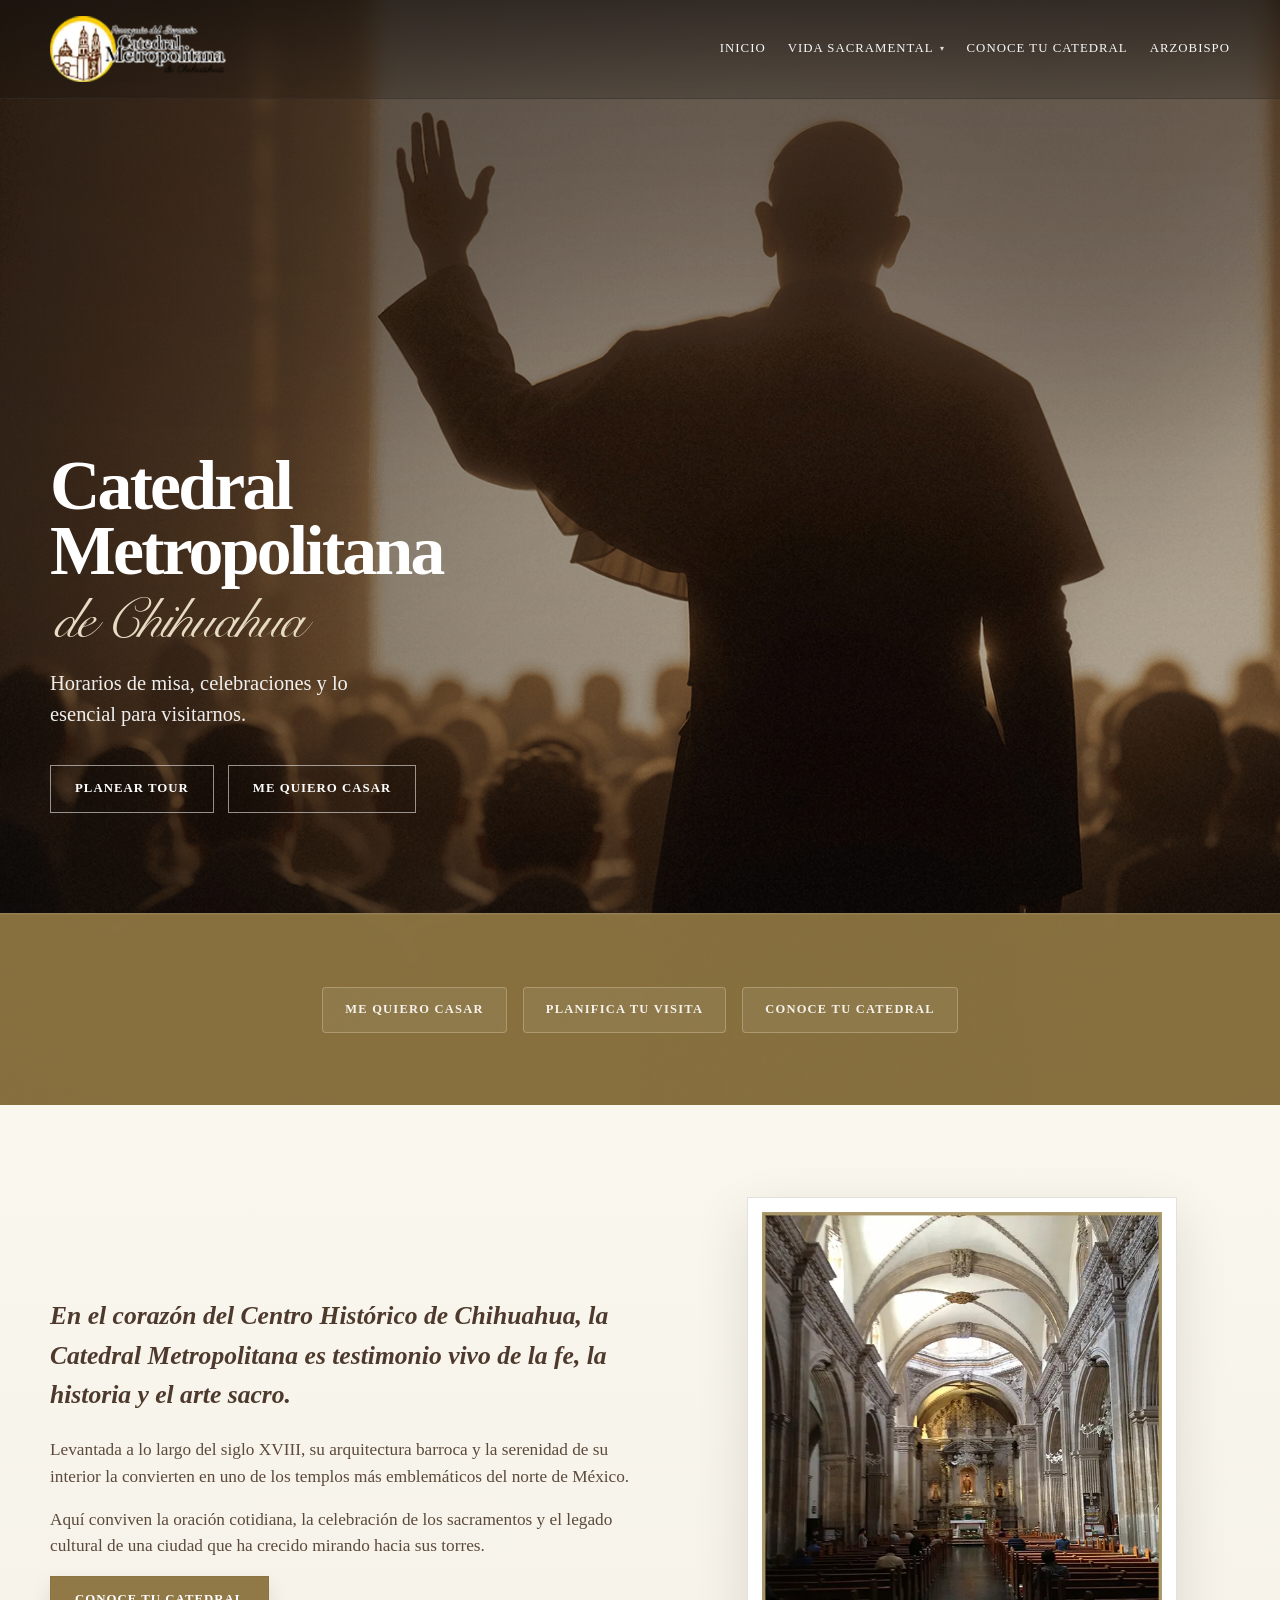
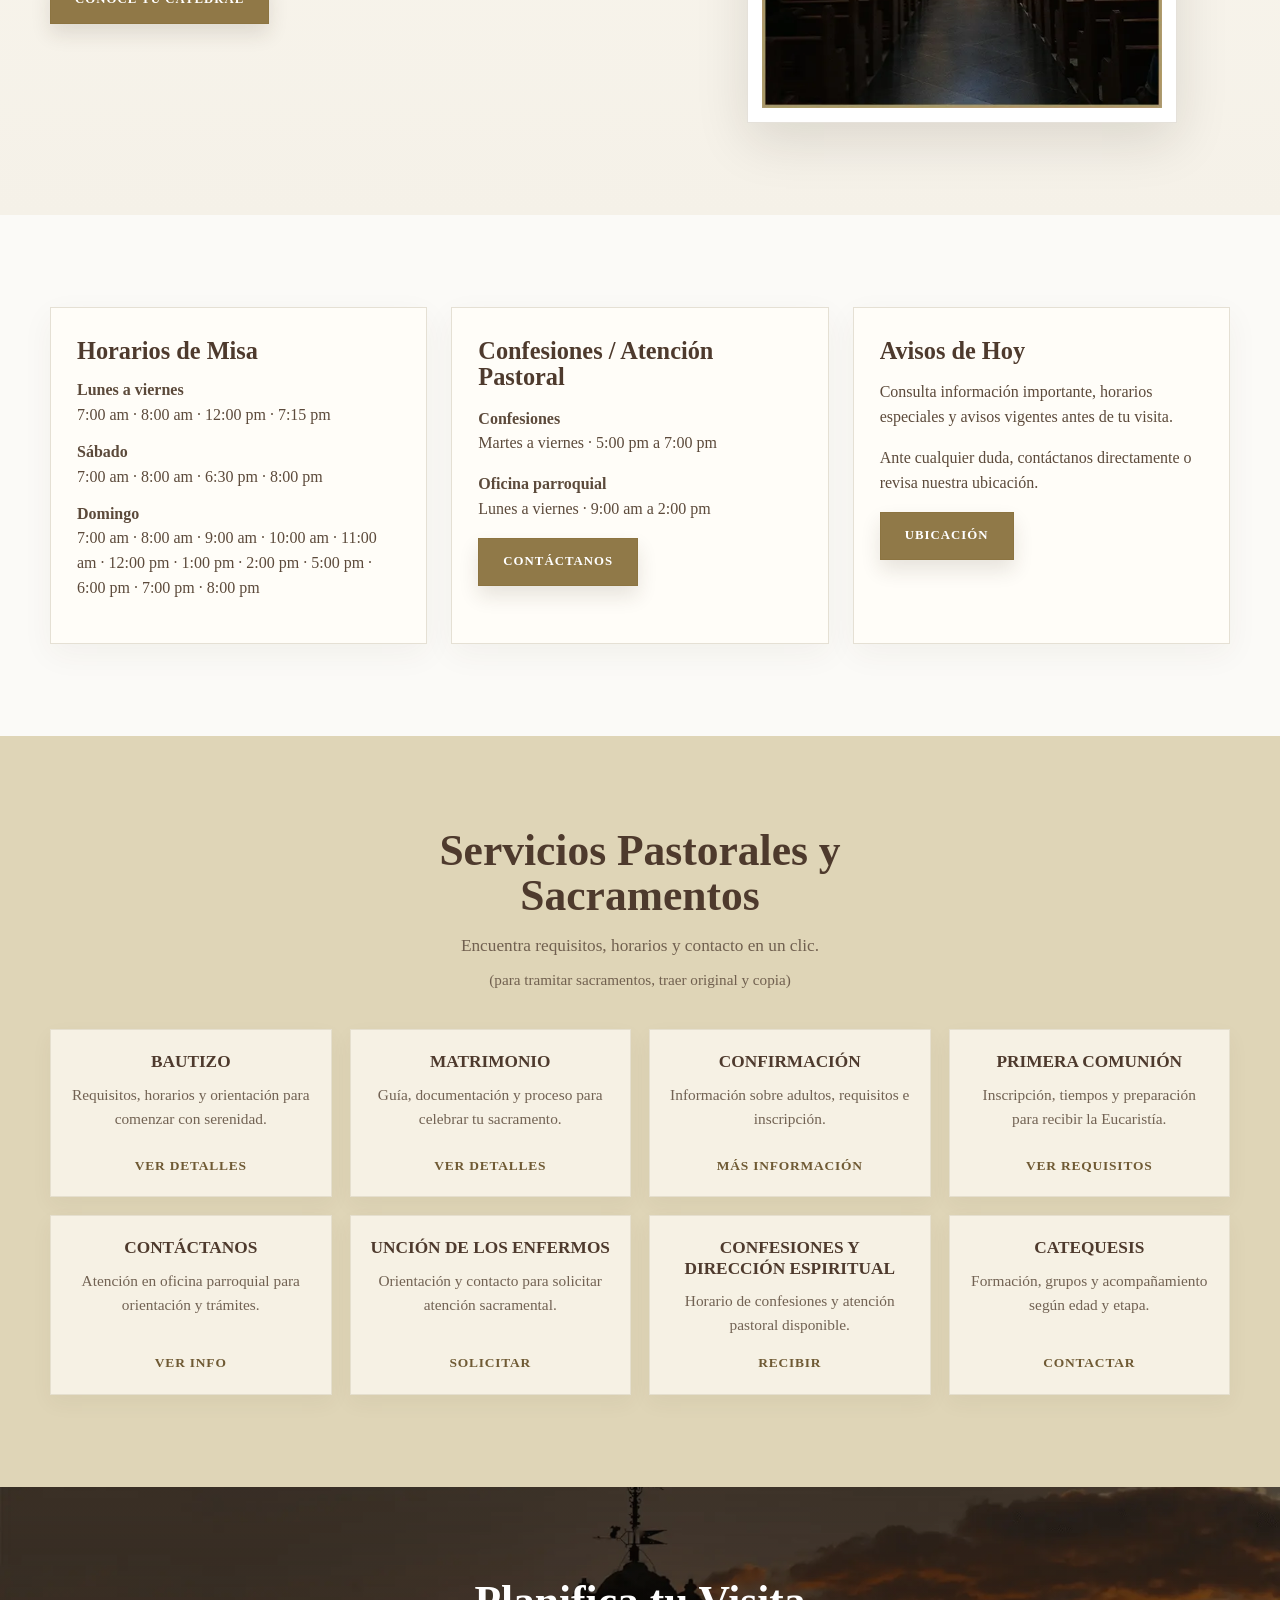
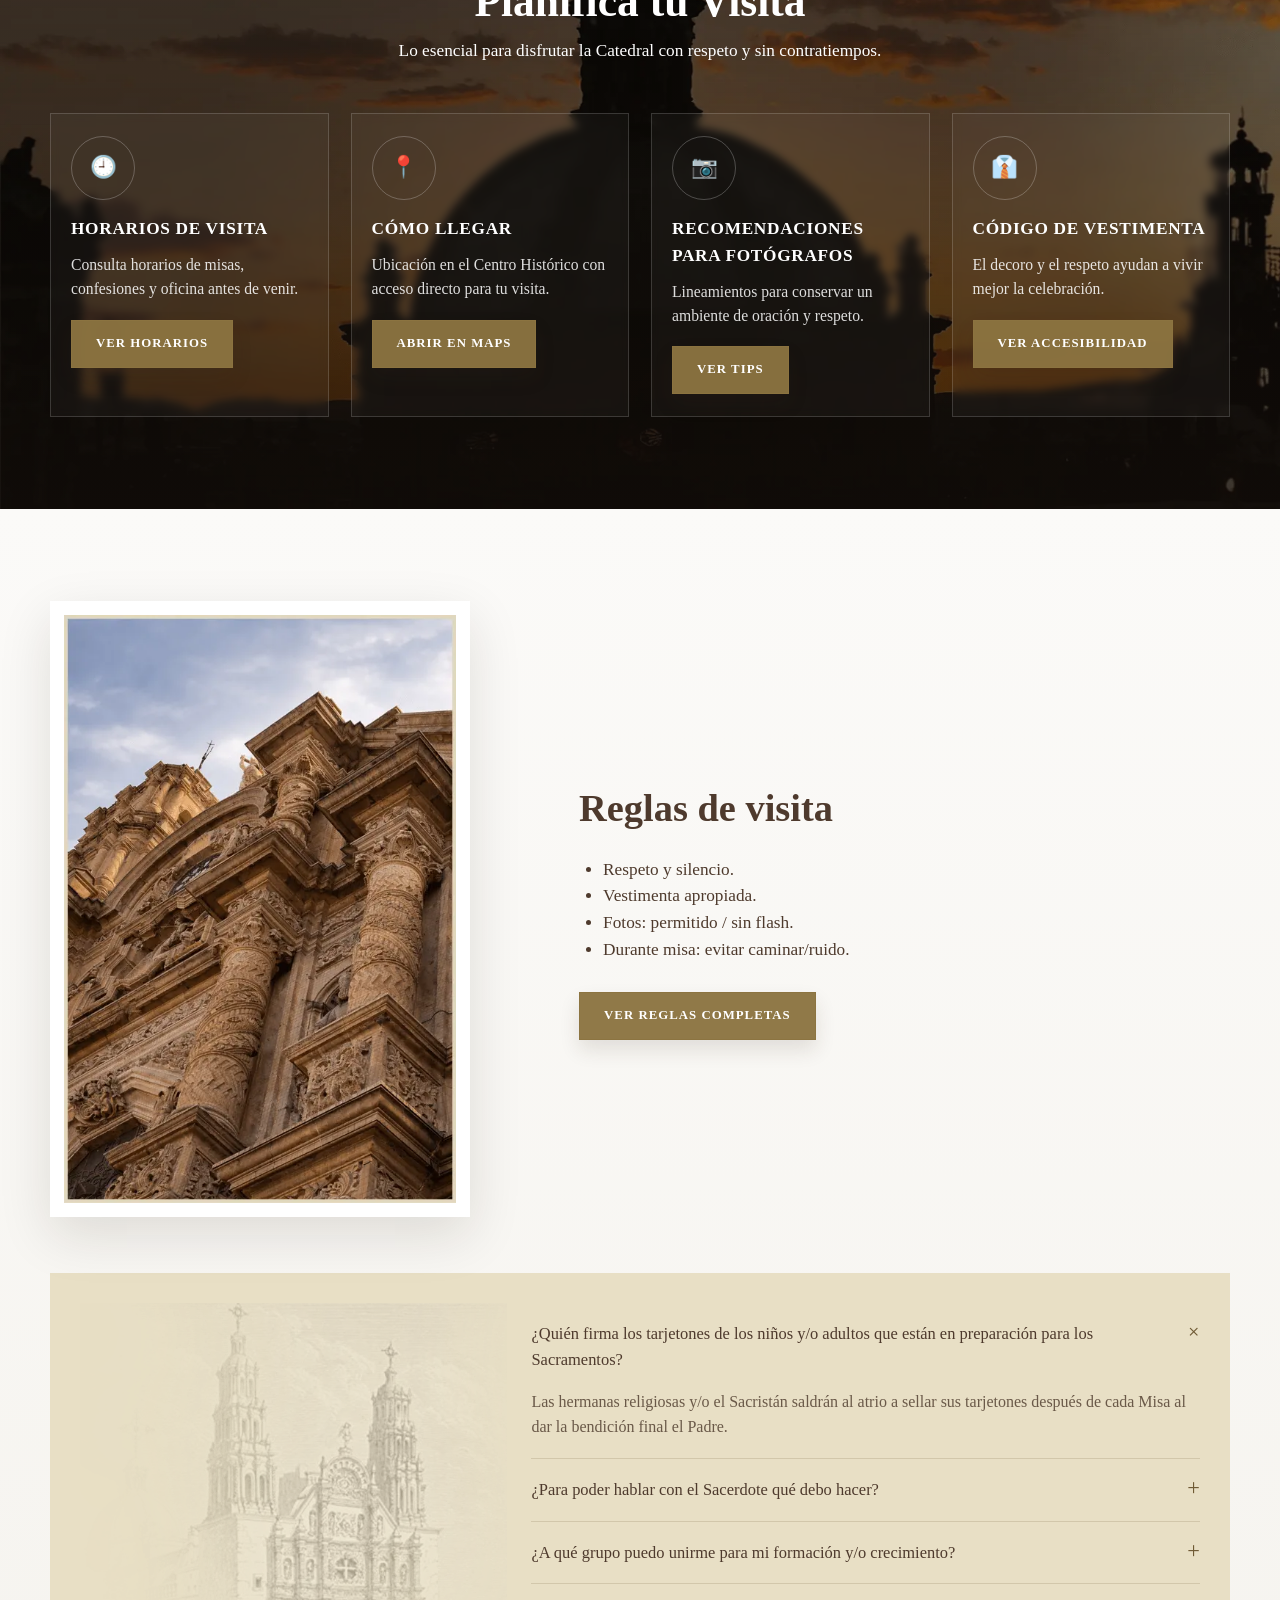
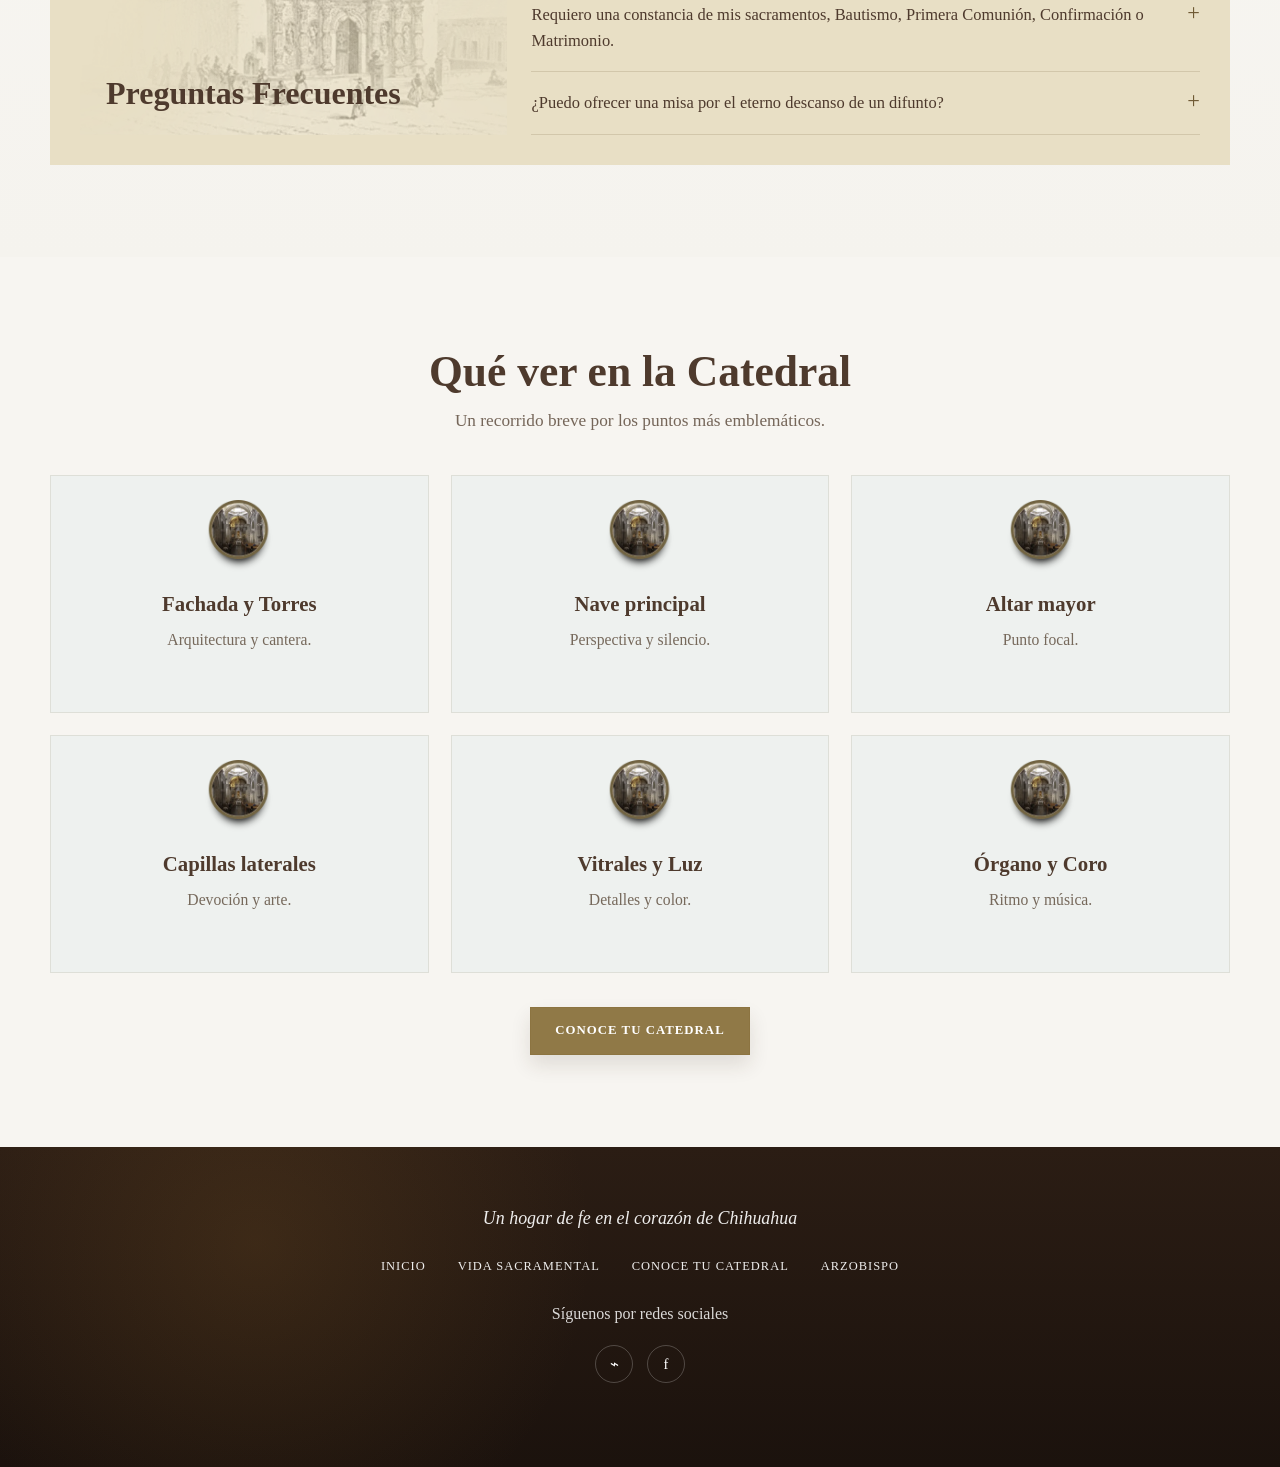
==== commit 506a4533: "change images" ====
--- a/index.html
+++ b/index.html
@@ -14,20 +14,6 @@
       font-display: swap;
     }
     @font-face {
-      font-family: 'CharterCustom';
-      src: url('src/fonts/Charter Regular.ttf') format('truetype');
-      font-weight: 700;
-      font-style: normal;
-      font-display: swap;
-    }
-    @font-face {
-      font-family: 'CharterCustom';
-      src: url('src/fonts/Charter Regular.ttf') format('truetype');
-      font-weight: 700;
-      font-style: italic;
-      font-display: swap;
-    }
-    @font-face {
       font-family: 'SnellRoundhandCustom';
       src: url('src/fonts/Snell Roundhand Regular.ttf') format('truetype');
       font-weight: 400;
@@ -58,6 +44,7 @@
       background: var(--bg);
       color: var(--text);
       font-family: 'CharterCustom', Georgia, serif;
+      font-weight: 400;
       line-height: 1.55;
     }
 
@@ -72,6 +59,9 @@
 
     .btn {
       display: inline-flex;
+      font-family: 'CharterCustom', Georgia, serif;
+      font-weight: 700;
+      font-synthesis: weight;
       align-items: center;
       justify-content: center;
       min-height: 48px;
@@ -124,7 +114,8 @@
     .nav-wrap {
       position: sticky;
       top: 0;
-      z-index: 30;
+      z-index: 200;
+      overflow: visible;
       backdrop-filter: blur(10px);
       background: linear-gradient(180deg, rgba(17,14,11,0.58), rgba(17,14,11,0.2));
       border-bottom: 1px solid rgba(255,255,255,0.08);
@@ -190,10 +181,10 @@
 
     .nav-dropdown-panel {
       position: absolute;
-      top: calc(100% + 10px);
+      top: 100%;
       left: 0;
       min-width: 220px;
-      padding: 10px 0;
+      padding: 12px 0 10px;
       background: rgba(17, 14, 11, 0.97);
       color: var(--white);
       border: 1px solid rgba(255, 255, 255, 0.12);
@@ -203,7 +194,7 @@
       visibility: hidden;
       transform: translateY(-6px);
       transition: opacity 0.2s ease, transform 0.2s ease, visibility 0.2s;
-      z-index: 40;
+      z-index: 210;
     }
 
     @media (min-width: 821px) {
@@ -288,13 +279,38 @@
 
     .hero {
       position: relative;
+      isolation: isolate;
       min-height: 100svh;
       color: var(--white);
+      background-color: #221c18;
+      background-image: url('src/img/Sección 1 Background.png');
+      background-position: center center;
+      background-size: cover;
+      background-repeat: no-repeat;
+      overflow: visible;
+    }
+
+    .hero::before {
+      content: '';
+      position: absolute;
+      inset: 0;
+      z-index: 0;
+      pointer-events: none;
       background:
-        linear-gradient(180deg, rgba(18,14,11,0.36) 0%, rgba(18,14,11,0.16) 30%, rgba(18,14,11,0.58) 100%),
-        linear-gradient(90deg, rgba(18,14,11,0.72) 0%, rgba(18,14,11,0.32) 40%, rgba(18,14,11,0.08) 100%),
-        url('src/img/Sección 1 Background.webp') center center / cover no-repeat;
-      overflow: hidden;
+        linear-gradient(180deg, rgba(24, 20, 16, 0.12) 0%, transparent 42%, rgba(24, 20, 16, 0.2) 100%),
+        linear-gradient(90deg, rgba(24, 20, 16, 0.22) 0%, rgba(24, 20, 16, 0.06) 38%, transparent 58%);
+    }
+
+    .hero > * {
+      position: relative;
+    }
+
+    .hero .nav-wrap {
+      z-index: 200;
+    }
+
+    .hero .hero-content {
+      z-index: 1;
     }
 
     .hero-content {
@@ -313,7 +329,7 @@
 
     .hero-title {
       margin: 0;
-      font-size: clamp(3.05rem, 6.5vw, 5.7rem);
+      font-size: clamp(2.65rem, 5.45vw, 4.85rem);
       line-height: 0.94;
       font-weight: 700;
       letter-spacing: -0.04em;
@@ -341,23 +357,58 @@
       display: flex;
       gap: 14px;
       flex-wrap: wrap;
-      margin-bottom: 58px;
+      margin-bottom: 28px;
     }
 
     .hero-shortcuts {
-      display: grid;
-      grid-template-columns: repeat(3, 1fr);
-      gap: 20px;
-    }
-
-    .shortcut {
-      padding-top: 16px;
-      border-top: 1px solid rgba(255,255,255,0.34);
-      text-align: center;
-      font-size: 0.8rem;
+      position: relative;
+      z-index: 2;
+      width: 100%;
+      margin: 0;
+      height: 12rem;
+      display: flex;
+      align-items: center;
+      justify-content: center;
+      padding: 0 20px;
+      background-color: rgba(140, 116, 65, 0.96);
+      border-top: 1px solid rgba(255, 255, 255, 0.1);
+      box-shadow: inset 0 1px 0 rgba(255, 255, 255, 0.05);
+    }
+
+    .hero-shortcuts-inner {
+      width: min(calc(100% - 40px), var(--max));
+      margin: 0 auto;
+      display: flex;
+      flex-wrap: wrap;
+      justify-content: center;
+      align-items: center;
+      gap: 14px 16px;
+    }
+
+    .hero-shortcuts .shortcut {
+      display: inline-flex;
+      align-items: center;
+      justify-content: center;
+      min-height: 46px;
+      padding: 10px 22px;
+      font-family: 'CharterCustom', Georgia, serif;
+      font-size: 0.78rem;
+      font-weight: 700;
+      font-synthesis: weight;
       letter-spacing: 0.1em;
       text-transform: uppercase;
-      color: rgba(255,255,255,0.92);
+      text-align: center;
+      color: rgba(251, 248, 241, 0.96);
+      border: 1px solid rgba(212, 197, 162, 0.42);
+      border-radius: 4px;
+      background: rgba(255, 255, 255, 0.07);
+      transition: background 0.2s ease, border-color 0.2s ease, color 0.2s ease;
+    }
+
+    .hero-shortcuts .shortcut:hover {
+      background: rgba(255, 255, 255, 0.14);
+      border-color: rgba(212, 197, 162, 0.7);
+      color: #fffdf8;
     }
 
     .intro {
@@ -476,7 +527,7 @@
       color: var(--white);
       background:
         linear-gradient(180deg, rgba(20,14,10,0.24), rgba(20,14,10,0.78)),
-        url('src/img/Sección 5 Background.webp') center center / cover no-repeat;
+        url('src/img/Sección 5 Background.png') center center / cover no-repeat;
     }
 
     .visit .section-title,
@@ -500,14 +551,15 @@
     }
 
     .visit-card .icon {
-      width: 52px;
-      height: 52px;
+      width: 64px;
+      height: 64px;
       border: 1px solid rgba(255,255,255,0.24);
       border-radius: 50%;
       display: grid;
       place-items: center;
       margin-bottom: 16px;
-      font-size: 1.2rem;
+      font-size: 1.35rem;
+      line-height: 1;
     }
 
     .visit-card h3 {
@@ -566,7 +618,10 @@
 
     .faq-side {
       min-height: 100%;
-      background: linear-gradient(180deg, rgba(248,243,230,0.74), rgba(248,243,230,0.74)), url('src/img/Sección 6 Imagen Preguntas Frecuentes.webp') center center / cover no-repeat;
+      background-image: url('src/img/Sección 6 Imagen Preguntas Frecuentes.png');
+      background-size: cover;
+      background-position: center;
+      background-repeat: no-repeat;
       padding: 26px;
       display: flex;
       align-items: end;
@@ -631,10 +686,10 @@
     }
 
     .see-card img {
-      width: 88px;
-      height: 88px;
-      margin: 0 auto 18px;
-      object-fit: cover;
+      width: 72px;
+      height: 72px;
+      margin: 0 auto 16px;
+      object-fit: contain;
     }
 
     .see-card h3 {
@@ -786,11 +841,21 @@
         display: none;
         flex-direction: column;
         align-items: flex-start;
+        overflow: visible;
       }
       .nav-links.active { display: flex; }
       .hero-content { min-height: auto; }
       .hero-copy { padding-top: 12vh; padding-bottom: 8vh; }
-      .hero-shortcuts { grid-template-columns: 1fr; }
+      .hero-shortcuts-inner {
+        flex-direction: column;
+        align-items: stretch;
+        width: min(calc(100% - 28px), var(--max));
+      }
+
+      .hero-shortcuts .shortcut {
+        width: 100%;
+        justify-content: center;
+      }
     }
 
     @media (max-width: 640px) {
@@ -818,7 +883,7 @@
     <div class="nav-wrap">
       <div class="container nav">
         <a class="brand" href="index.html#inicio" aria-label="Catedral Metropolitana de Chihuahua">
-          <img src="src/img/Logo Catedral.webp" alt="Logo de Catedral Metropolitana de Chihuahua" />
+          <img src="src/img/Logo Catedral.png" alt="Logo de Catedral Metropolitana de Chihuahua" />
         </a>
         <button class="menu-toggle" id="menuToggle" aria-expanded="false" aria-controls="navLinks">Menú</button>
         <nav class="nav-links" id="navLinks">
@@ -846,15 +911,18 @@
         <p class="hero-subtitle">Horarios de misa, celebraciones y lo esencial para visitarnos.</p>
         <div class="hero-actions">
           <a class="btn" href="https://kuula.co/share/collection/7vqxR?logo=1&info=1&fs=1&vr=1&zoom=1&autorotate=0.53&autop=60&thumbs=3&inst=0" target="_blank" rel="noopener noreferrer">Planear tour</a>
-          <a class="btn" href="https://catedraldechihuahua.com/matrimonio.html" target="_blank" rel="noopener noreferrer">Me quiero casar</a>
-        </div>
-        <div class="hero-shortcuts">
-          <a class="shortcut" href="#vida-sacramental">Vida sacramental</a>
-          <a class="shortcut" href="#visita">Planifica tu visita</a>
-          <a class="shortcut" href="#conoce">Conoce tu Catedral</a>
+          <a class="btn" href="matrimonio.html">Me quiero casar</a>
         </div>
       </div>
       <div></div>
+    </div>
+
+    <div class="hero-shortcuts" role="navigation" aria-label="Atajos del inicio">
+      <div class="hero-shortcuts-inner">
+        <a class="shortcut" href="matrimonio.html">Me quiero casar</a>
+        <a class="shortcut" href="#visita">Planifica tu visita</a>
+        <a class="shortcut" href="#conoce">Conoce tu Catedral</a>
+      </div>
     </div>
   </header>
 
@@ -868,7 +936,7 @@
           <a class="btn btn--gold" href="https://catedraldechihuahua.com/conoce_tu_catedral.html" target="_blank" rel="noopener noreferrer">Conoce tu Catedral</a>
         </div>
         <div class="intro-image">
-          <img src="src/img/Sección 2 Imagen.webp" alt="Interior de la Catedral Metropolitana de Chihuahua" />
+          <img src="src/img/Sección 2 Imagen.png" alt="Interior de la Catedral Metropolitana de Chihuahua" />
         </div>
       </div>
     </section>
@@ -955,7 +1023,7 @@
 
     <section class="section rules-section">
       <div class="container rules-grid">
-        <div class="rules-image"><img src="src/img/Sección 6 Imagen.webp" alt="Detalle arquitectónico de la Catedral" /></div>
+        <div class="rules-image"><img src="src/img/Sección 6 Imagen.png" alt="Detalle arquitectónico de la Catedral" /></div>
         <div class="rules-copy">
           <h2>Reglas de visita</h2>
           <ul class="rules-list">
@@ -986,12 +1054,12 @@
         <p class="section-subtitle">Un recorrido breve por los puntos más emblemáticos.</p>
 
         <div class="what-grid">
-          <article class="see-card"><img src="src/img/Icono Catedral Que ver en Catedral.webp" alt="Fachada y torres" /><h3>Fachada y Torres</h3><p>Arquitectura y cantera.</p></article>
-          <article class="see-card"><img src="src/img/Icono Catedral Que ver en Catedral.webp" alt="Nave principal" /><h3>Nave principal</h3><p>Perspectiva y silencio.</p></article>
-          <article class="see-card"><img src="src/img/Icono Catedral Que ver en Catedral.webp" alt="Altar mayor" /><h3>Altar mayor</h3><p>Punto focal.</p></article>
-          <article class="see-card"><img src="src/img/Icono Catedral Que ver en Catedral.webp" alt="Capillas laterales" /><h3>Capillas laterales</h3><p>Devoción y arte.</p></article>
-          <article class="see-card"><img src="src/img/Icono Catedral Que ver en Catedral.webp" alt="Vitrales y luz" /><h3>Vitrales y Luz</h3><p>Detalles y color.</p></article>
-          <article class="see-card"><img src="src/img/Icono Catedral Que ver en Catedral.webp" alt="Órgano y coro" /><h3>Órgano y Coro</h3><p>Ritmo y música.</p></article>
+          <article class="see-card"><img src="src/img/Icono Catedral Que ver en Catedral.png" alt="Fachada y torres" /><h3>Fachada y Torres</h3><p>Arquitectura y cantera.</p></article>
+          <article class="see-card"><img src="src/img/Icono Catedral Que ver en Catedral.png" alt="Nave principal" /><h3>Nave principal</h3><p>Perspectiva y silencio.</p></article>
+          <article class="see-card"><img src="src/img/Icono Catedral Que ver en Catedral.png" alt="Altar mayor" /><h3>Altar mayor</h3><p>Punto focal.</p></article>
+          <article class="see-card"><img src="src/img/Icono Catedral Que ver en Catedral.png" alt="Capillas laterales" /><h3>Capillas laterales</h3><p>Devoción y arte.</p></article>
+          <article class="see-card"><img src="src/img/Icono Catedral Que ver en Catedral.png" alt="Vitrales y luz" /><h3>Vitrales y Luz</h3><p>Detalles y color.</p></article>
+          <article class="see-card"><img src="src/img/Icono Catedral Que ver en Catedral.png" alt="Órgano y coro" /><h3>Órgano y Coro</h3><p>Ritmo y música.</p></article>
         </div>
 
         <div style="margin-top:34px; text-align:center;">
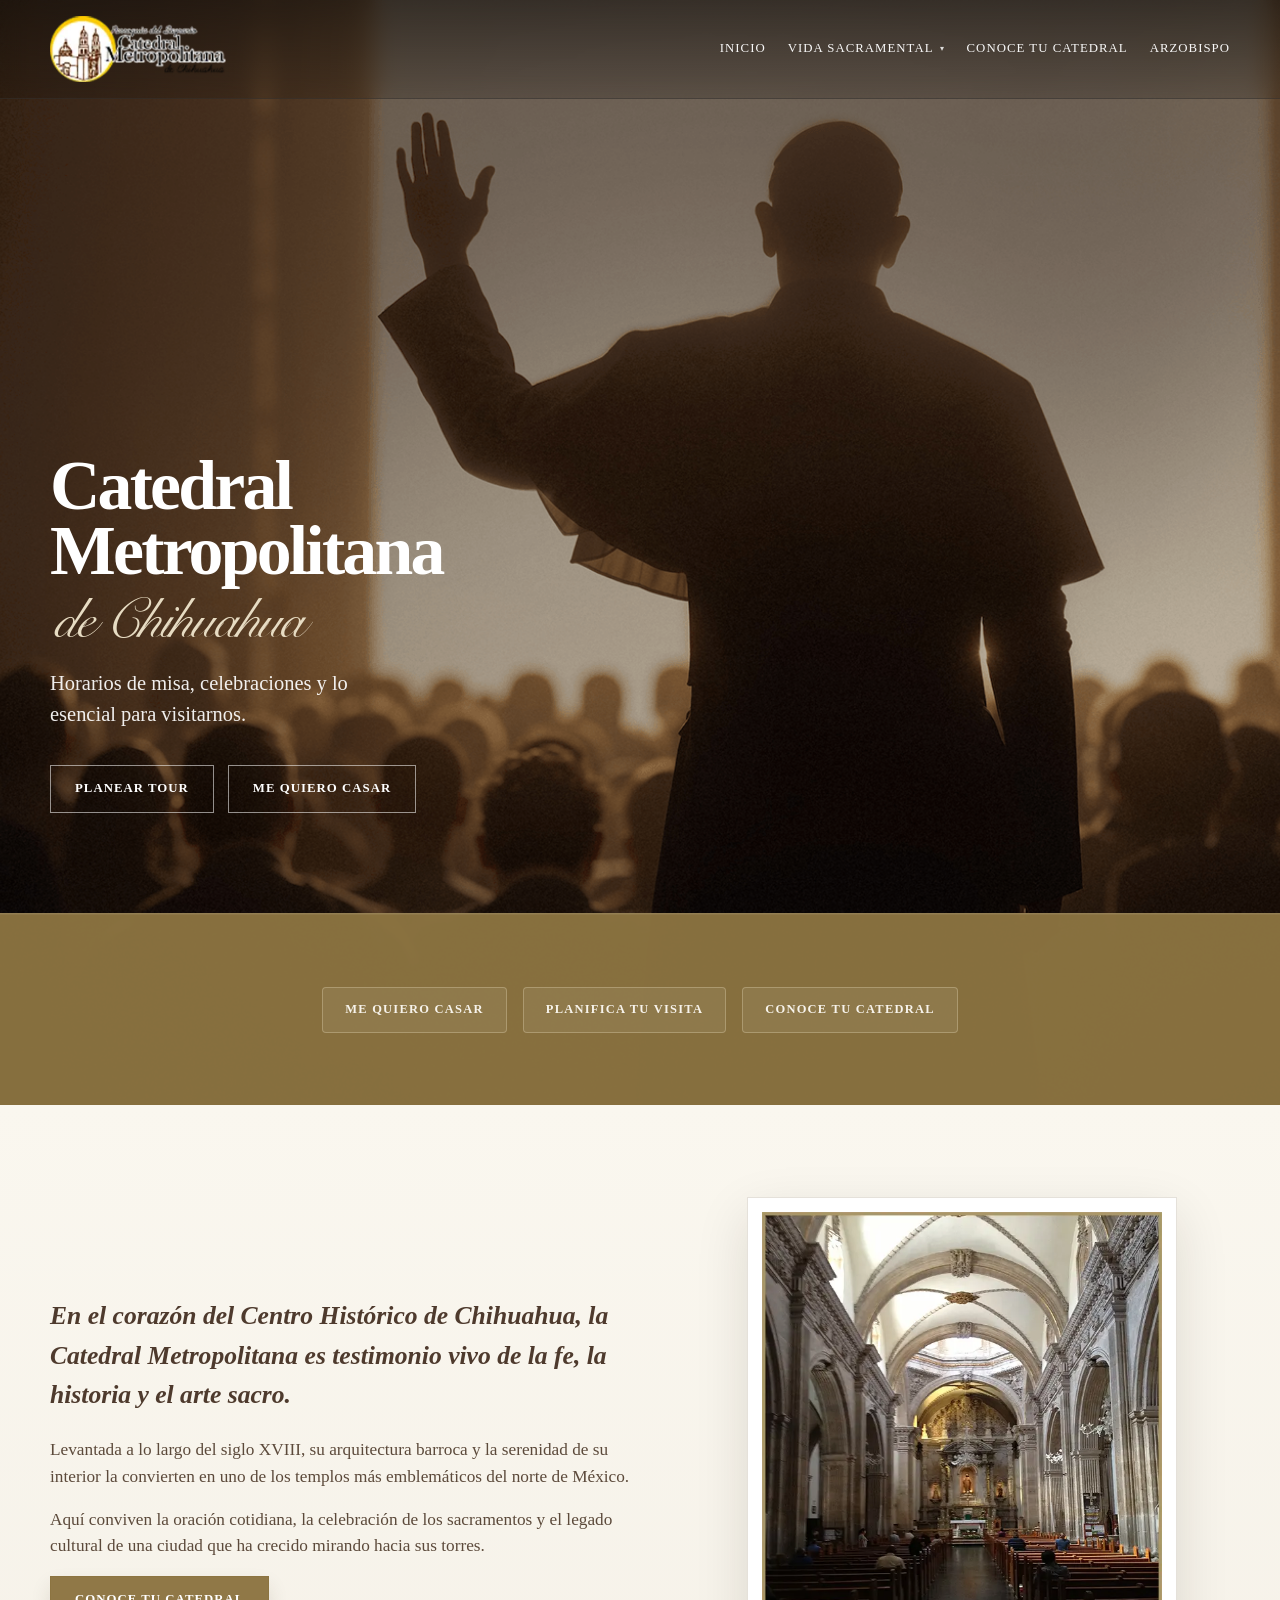
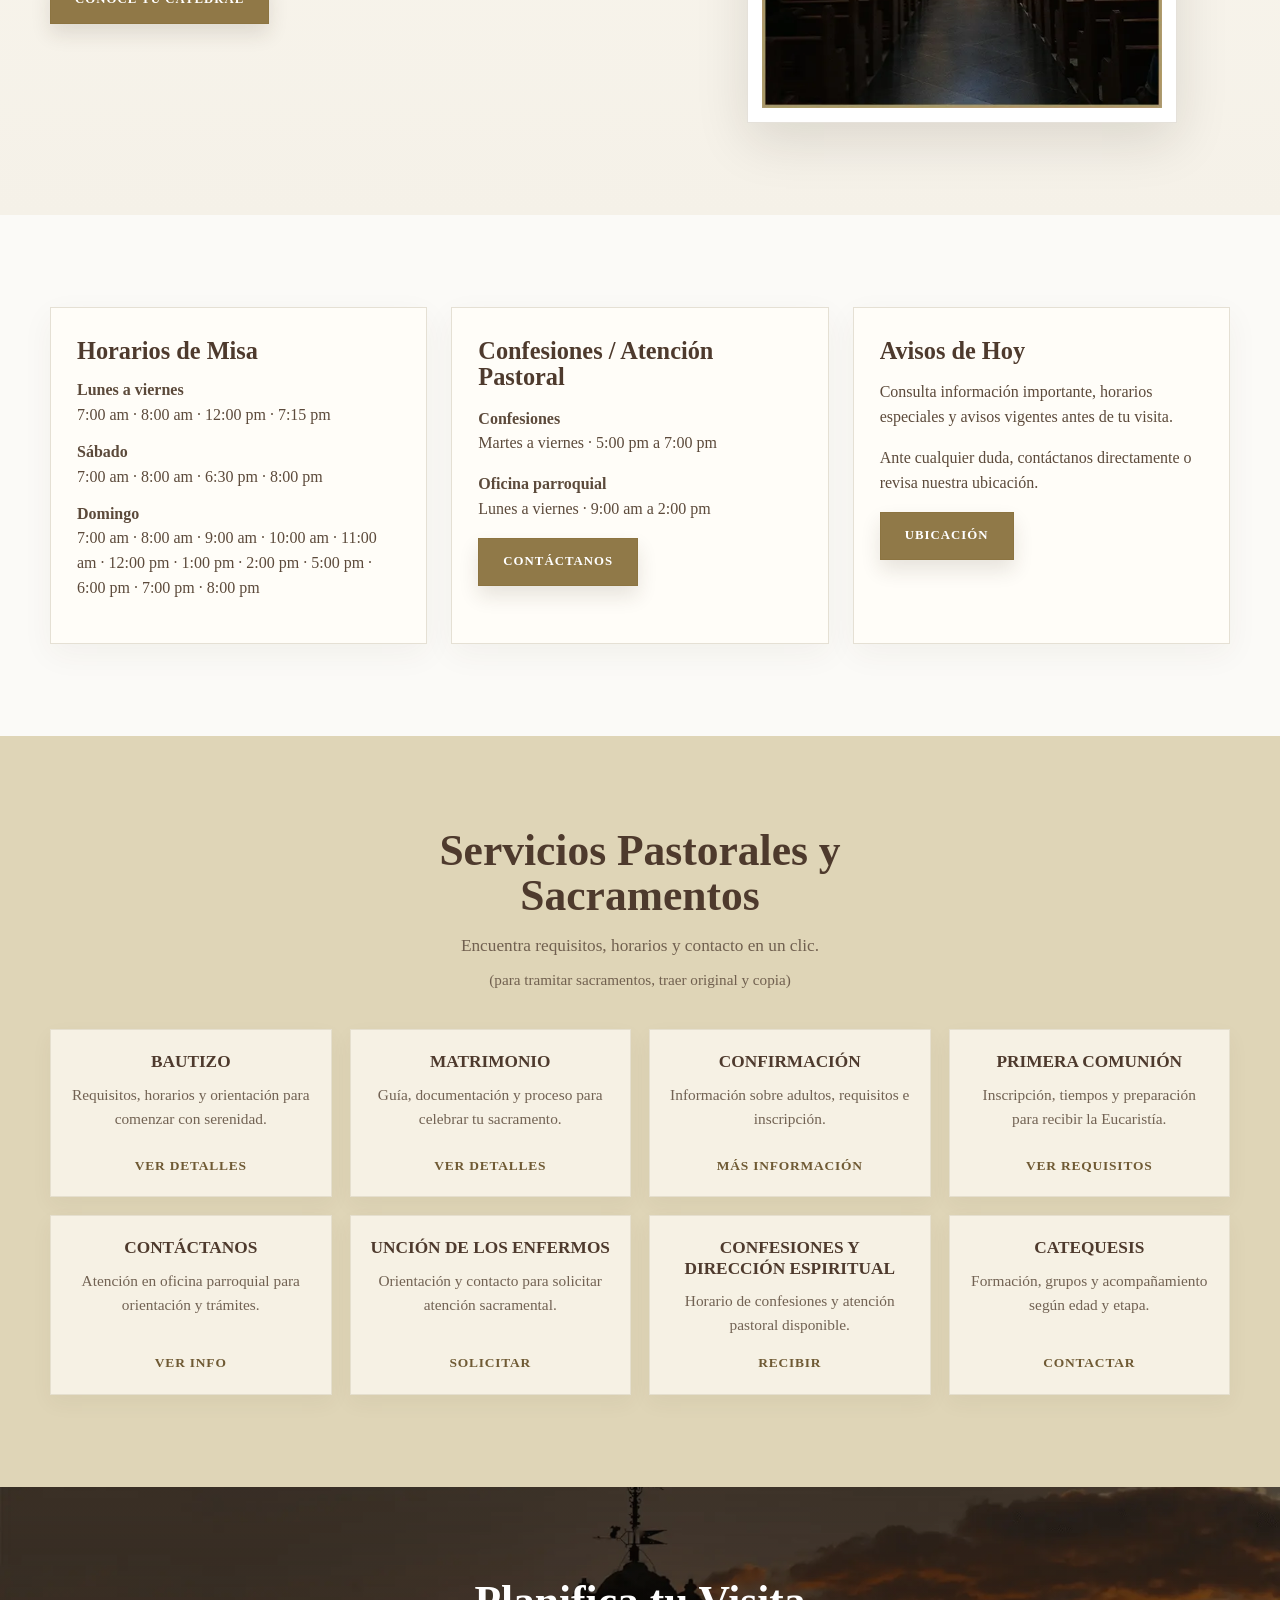
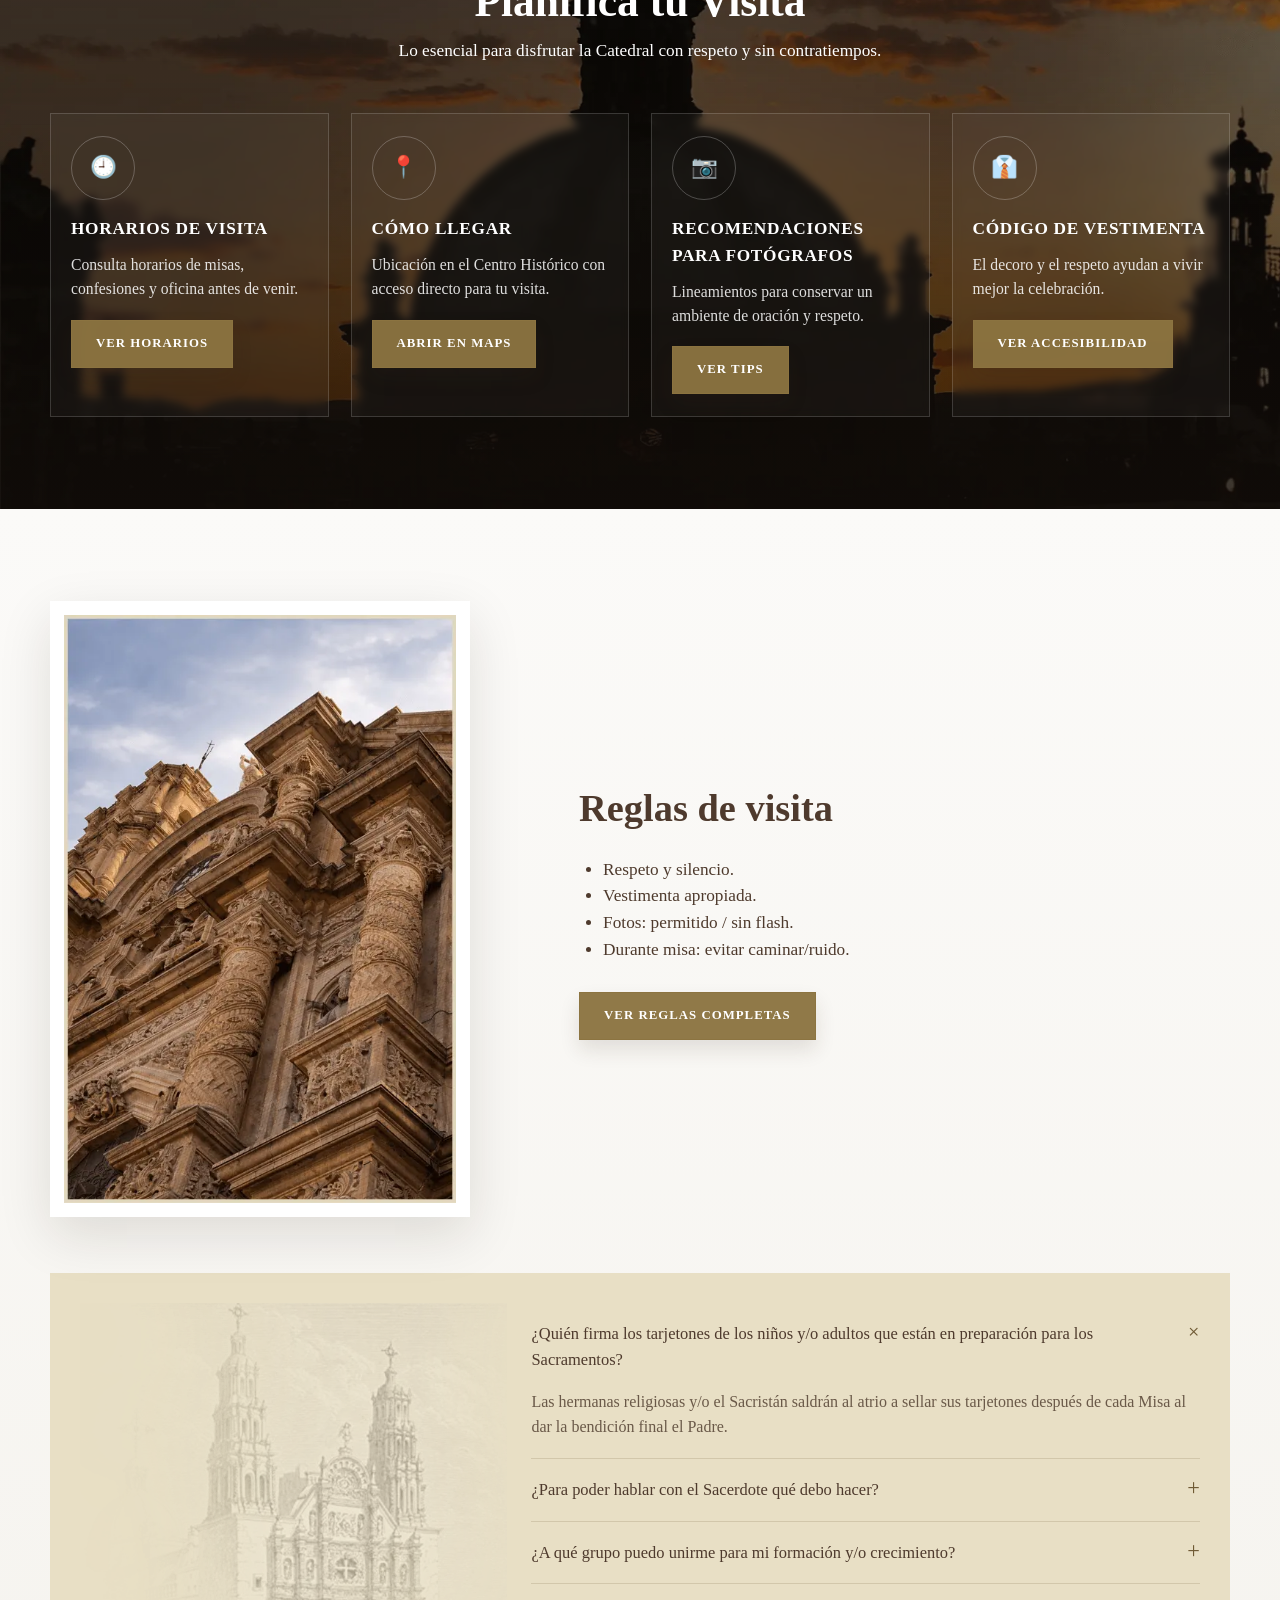
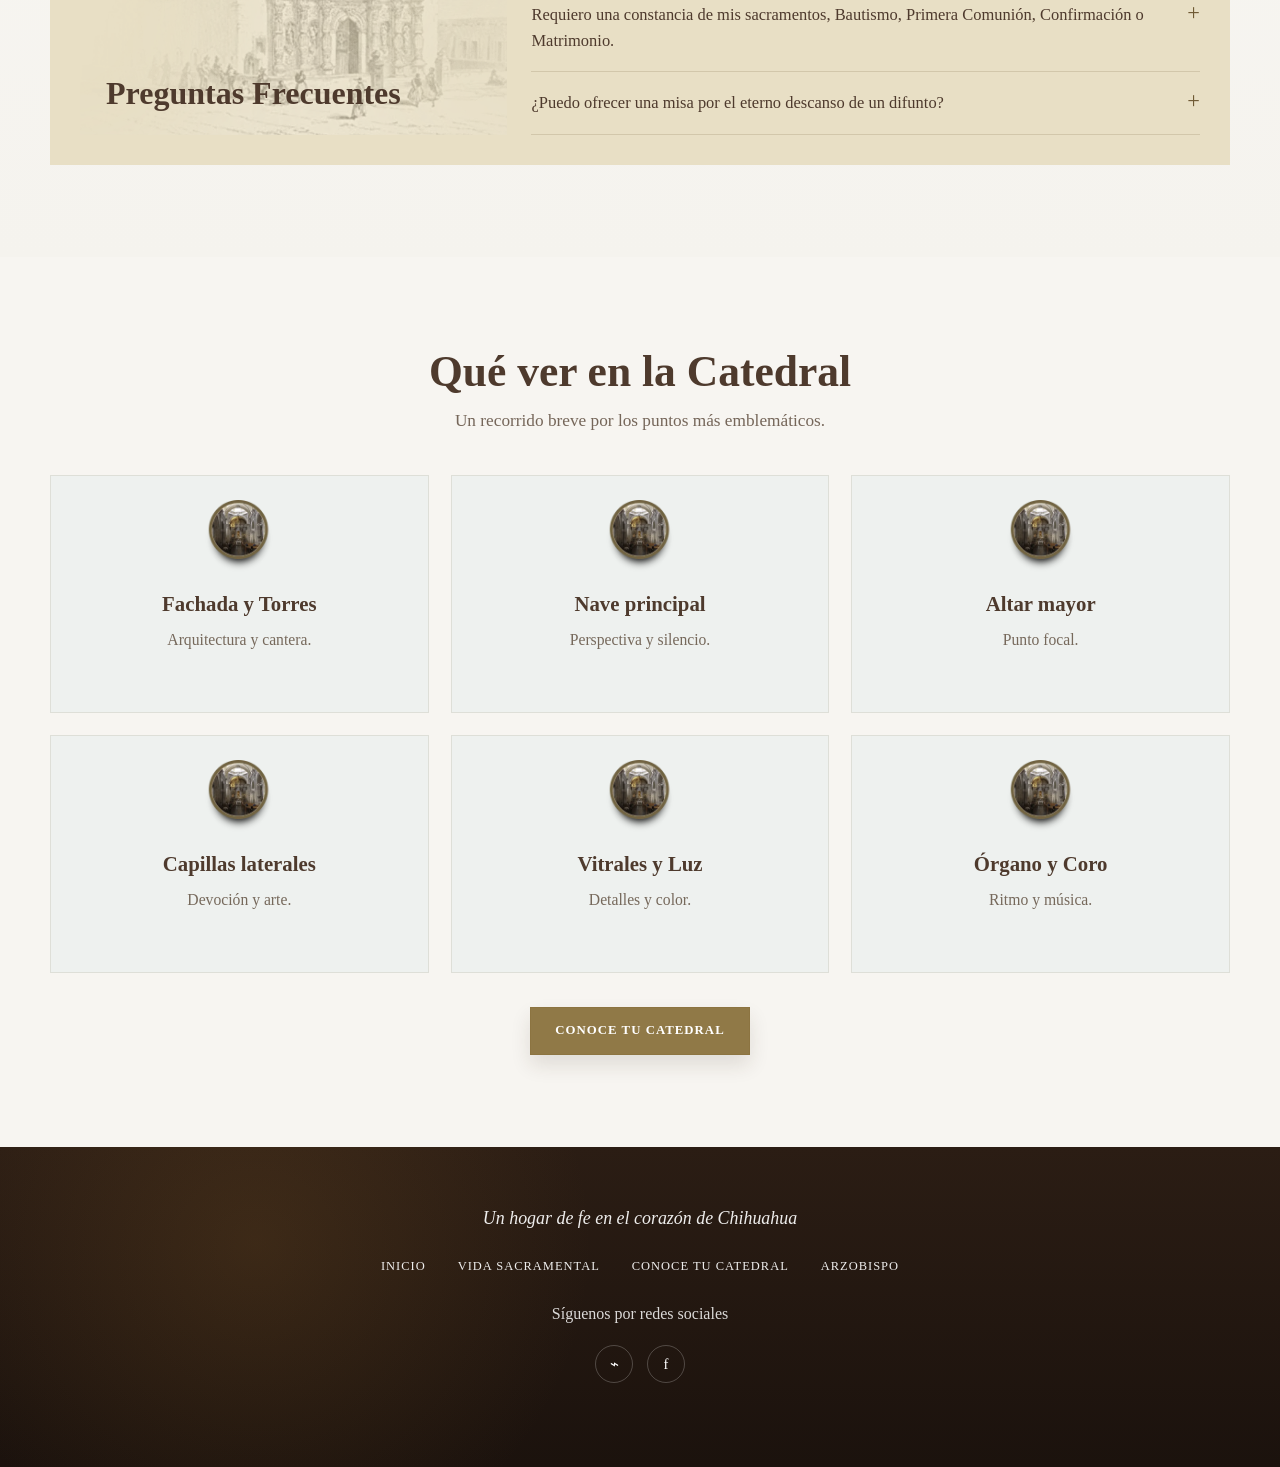
==== commit cf8cc71a: "diseño" ====
--- a/index.html
+++ b/index.html
@@ -288,17 +288,6 @@
       background-size: cover;
       background-repeat: no-repeat;
       overflow: visible;
-    }
-
-    .hero::before {
-      content: '';
-      position: absolute;
-      inset: 0;
-      z-index: 0;
-      pointer-events: none;
-      background:
-        linear-gradient(180deg, rgba(24, 20, 16, 0.12) 0%, transparent 42%, rgba(24, 20, 16, 0.2) 100%),
-        linear-gradient(90deg, rgba(24, 20, 16, 0.22) 0%, rgba(24, 20, 16, 0.06) 38%, transparent 58%);
     }
 
     .hero > * {
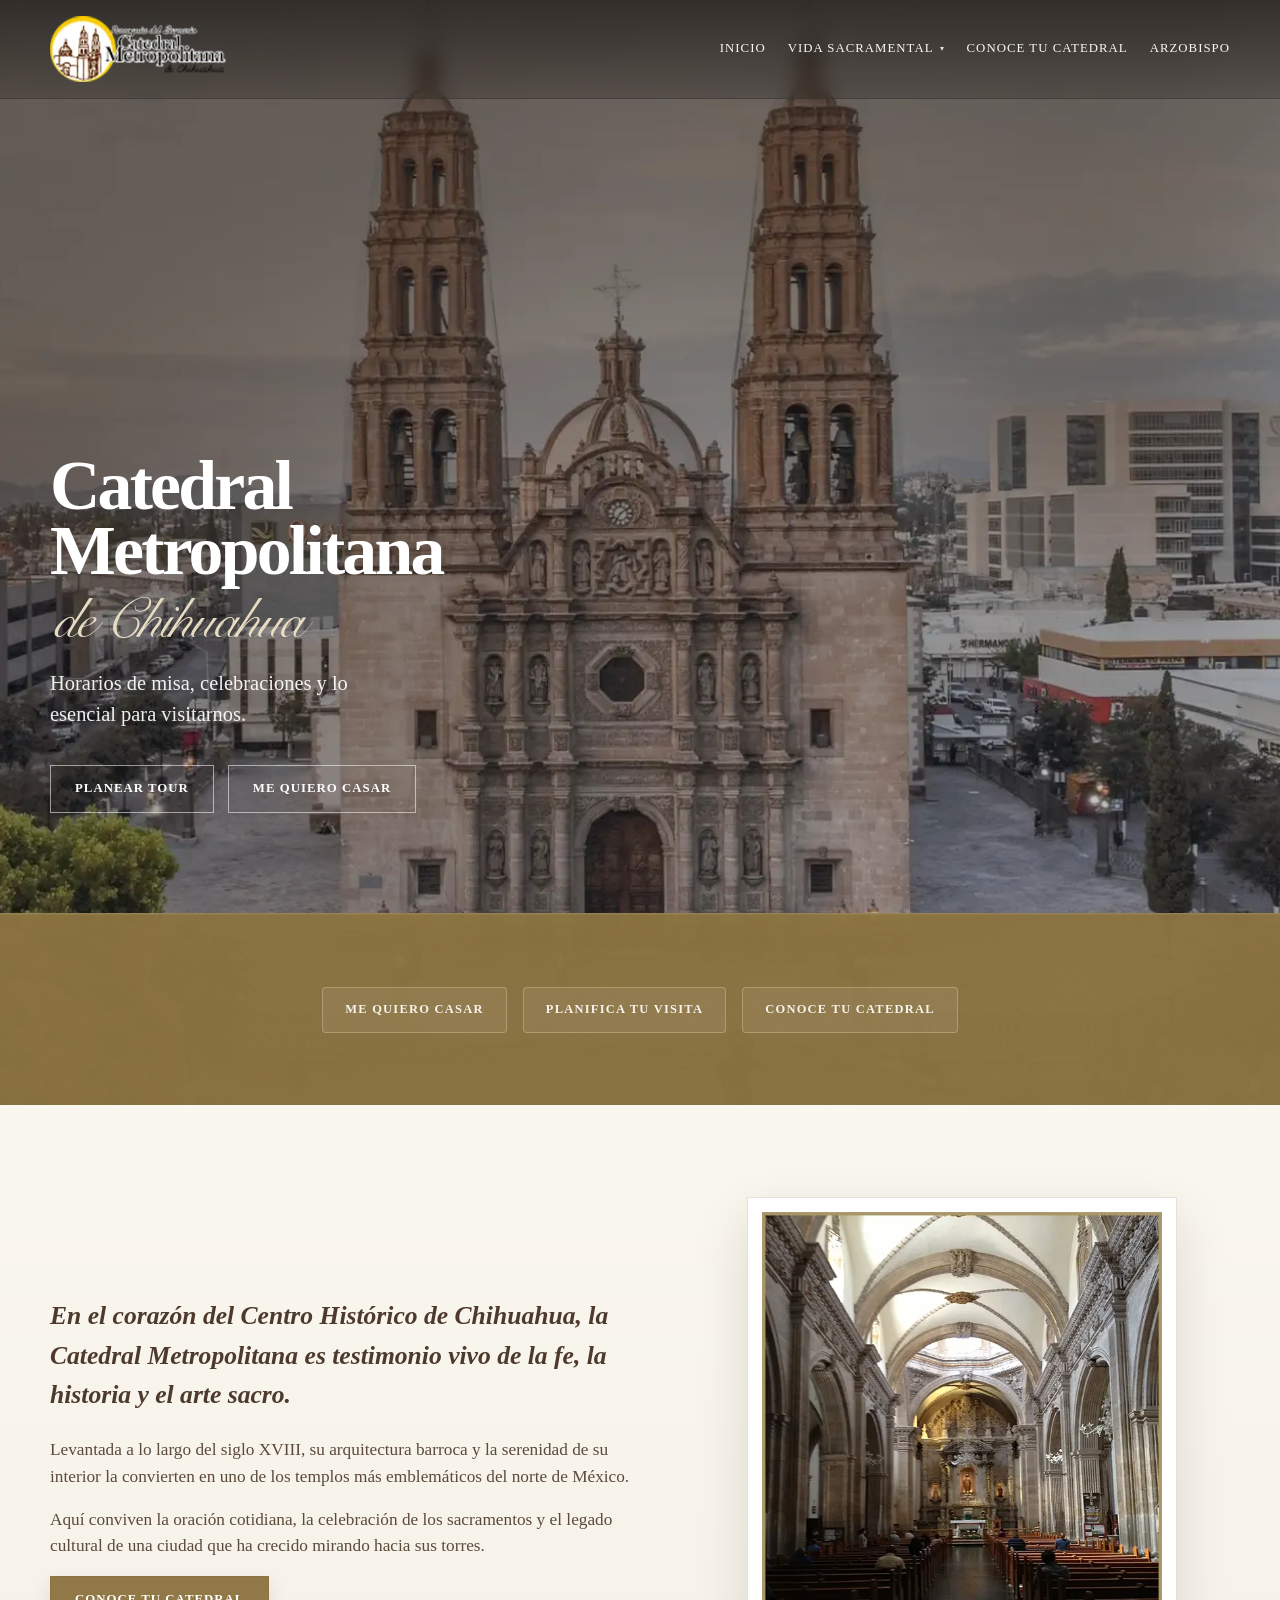
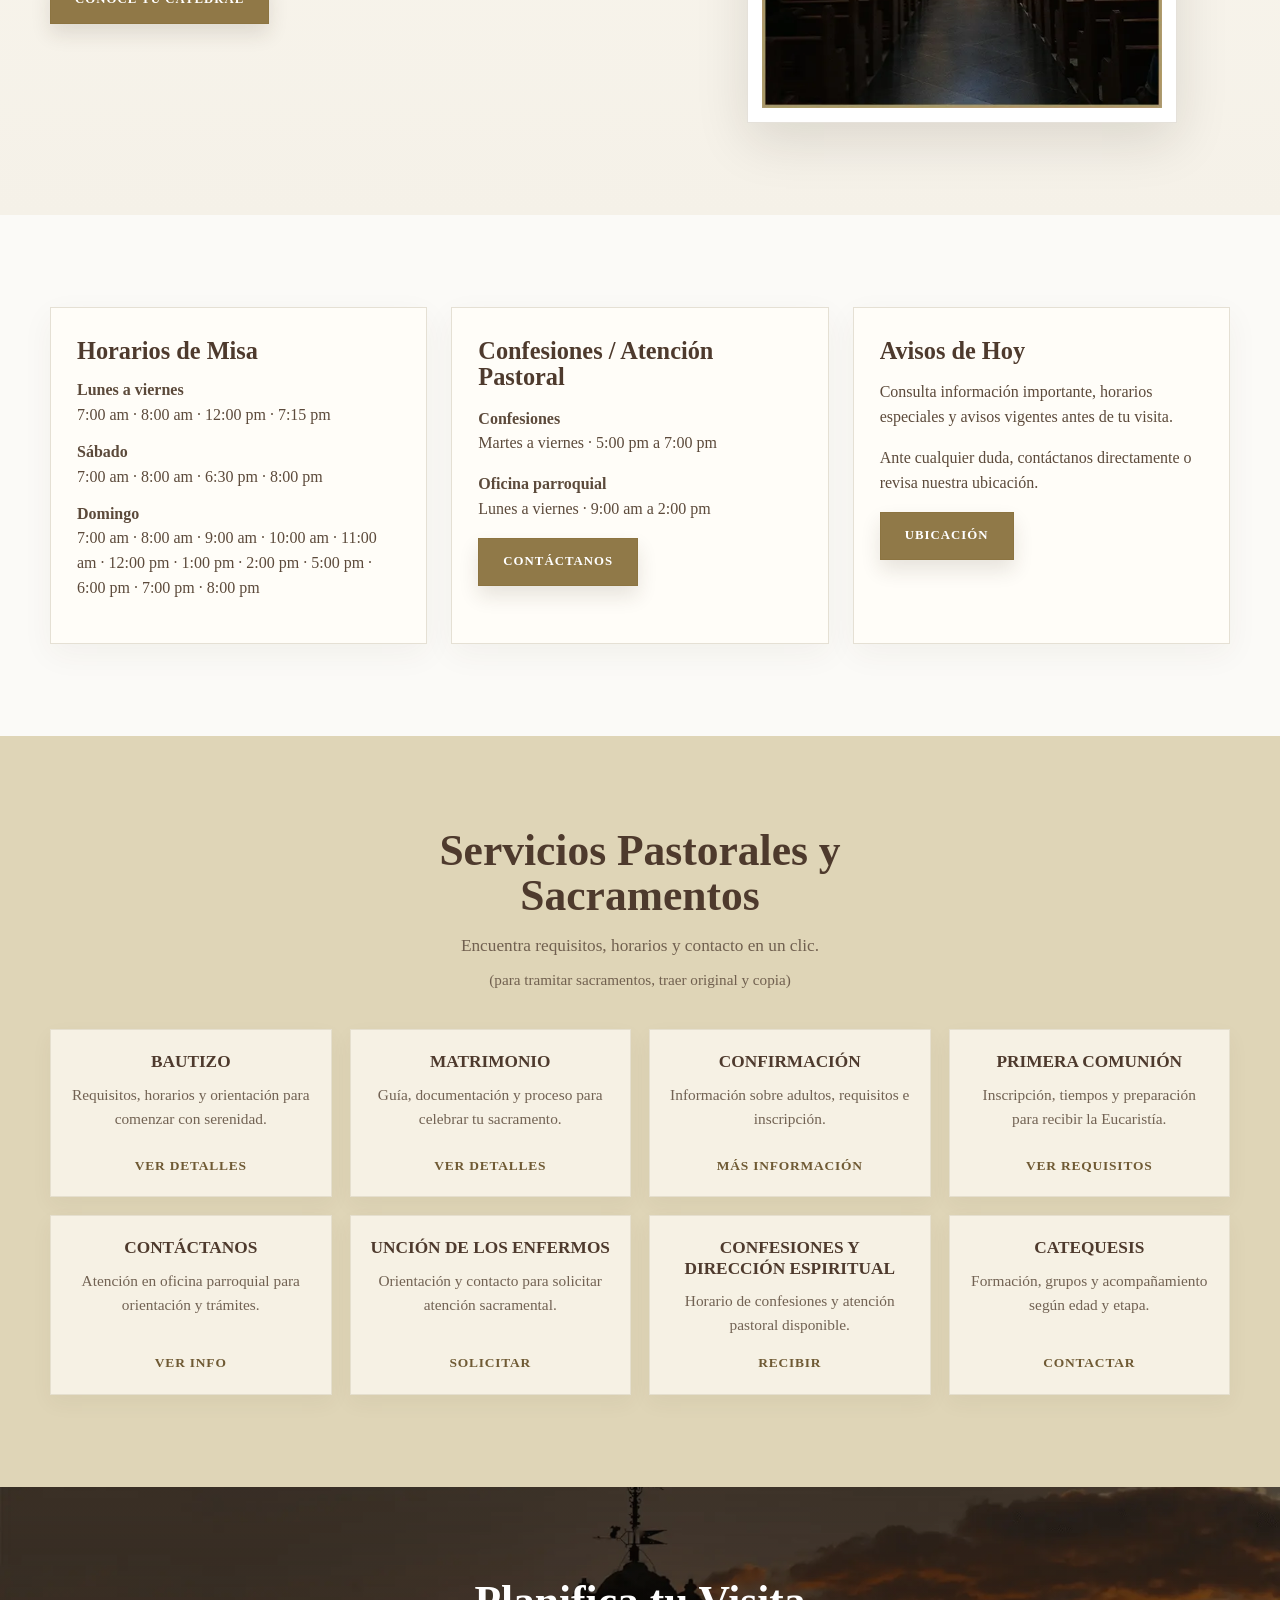
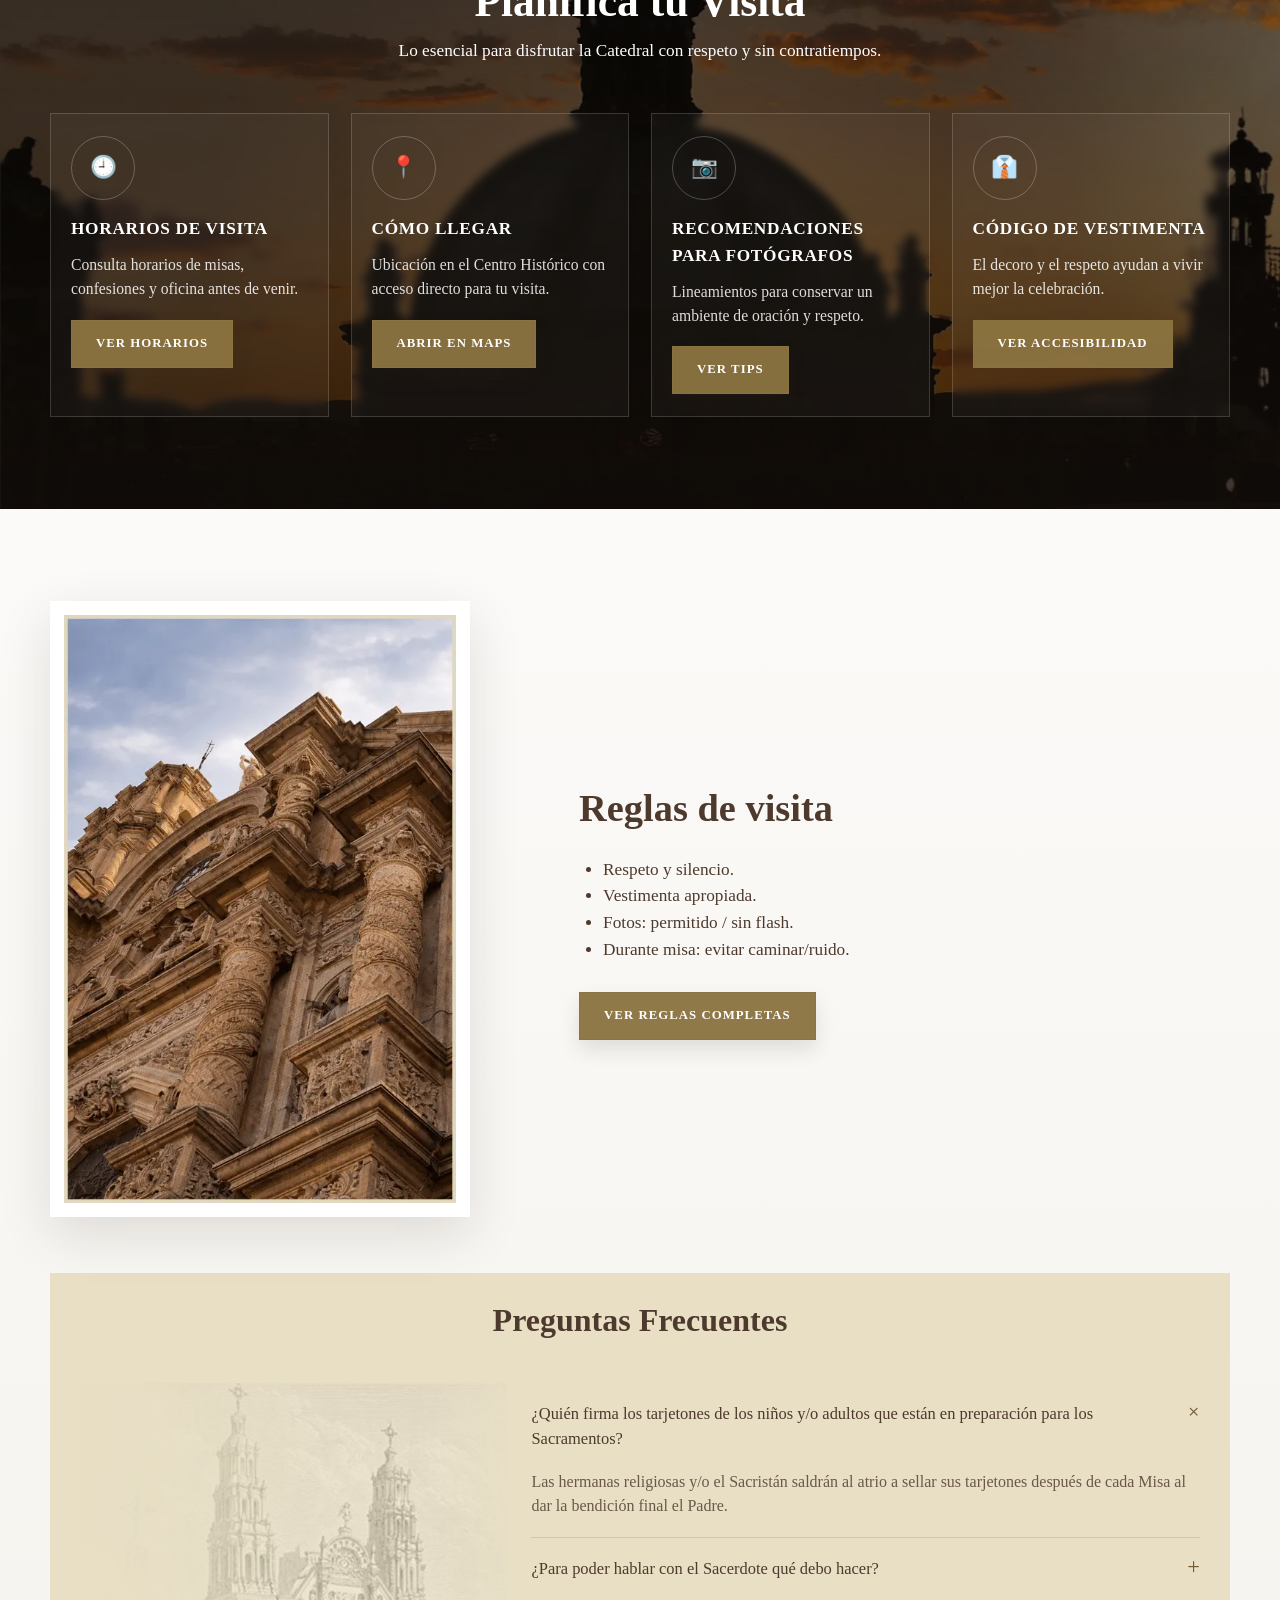
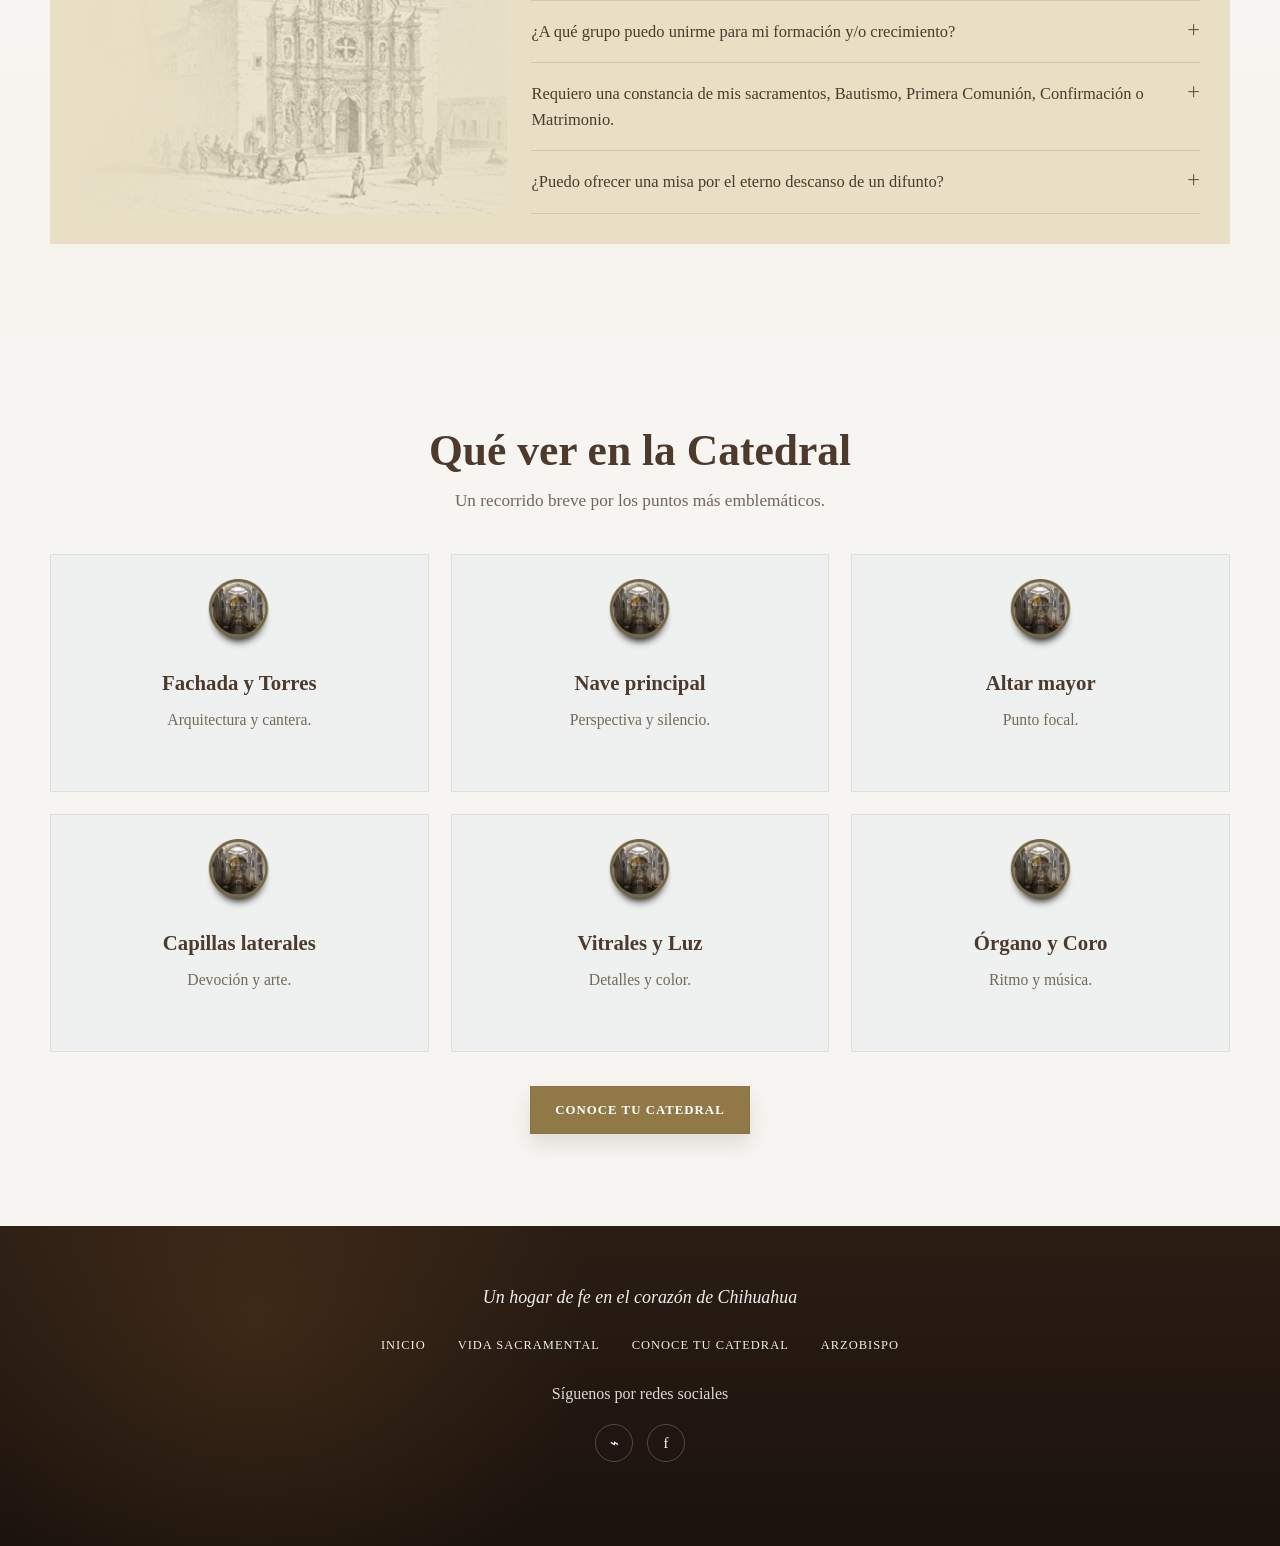
==== commit 396042e5: "images bg" ====
--- a/index.html
+++ b/index.html
@@ -283,7 +283,7 @@
       min-height: 100svh;
       color: var(--white);
       background-color: #221c18;
-      background-image: url('src/img/Sección 1 Background.png');
+      background-image: url('src/img/Sección 1 Background.webp');
       background-position: center center;
       background-size: cover;
       background-repeat: no-repeat;
@@ -605,22 +605,24 @@
       align-items: start;
     }
 
+    .faq-heading {
+      grid-column: 1 / -1;
+      margin: 0 0 8px;
+      padding: 0 8px 12px;
+      font-size: 2rem;
+      color: var(--brown);
+      line-height: 1.1;
+      text-align: center;
+    }
+
     .faq-side {
-      min-height: 100%;
+      align-self: stretch;
+      min-height: 220px;
       background-image: url('src/img/Sección 6 Imagen Preguntas Frecuentes.png');
       background-size: cover;
       background-position: center;
       background-repeat: no-repeat;
-      padding: 26px;
-      display: flex;
-      align-items: end;
-    }
-
-    .faq-side h3 {
-      margin: 0;
-      font-size: 2rem;
-      color: var(--brown);
-      line-height: 1;
+      padding: 0;
     }
 
     .accordion-item { border-bottom: 1px solid rgba(111,90,52,0.18); }
@@ -1026,7 +1028,8 @@
       </div>
 
       <div class="container faq-wrap">
-        <div class="faq-side"><h3>Preguntas Frecuentes</h3></div>
+        <h3 class="faq-heading">Preguntas Frecuentes</h3>
+        <div class="faq-side" aria-hidden="true"></div>
         <div>
           <div class="accordion-item active"><button class="accordion-btn"><span>¿Quién firma los tarjetones de los niños y/o adultos que están en preparación para los Sacramentos?</span><span>+</span></button><div class="accordion-panel">Las hermanas religiosas y/o el Sacristán saldrán al atrio a sellar sus tarjetones después de cada Misa al dar la bendición final el Padre.</div></div>
           <div class="accordion-item"><button class="accordion-btn"><span>¿Para poder hablar con el Sacerdote qué debo hacer?</span><span>+</span></button><div class="accordion-panel">Lo mejor es que te acerques a la oficina parroquial, para que te concedan una cita.</div></div>
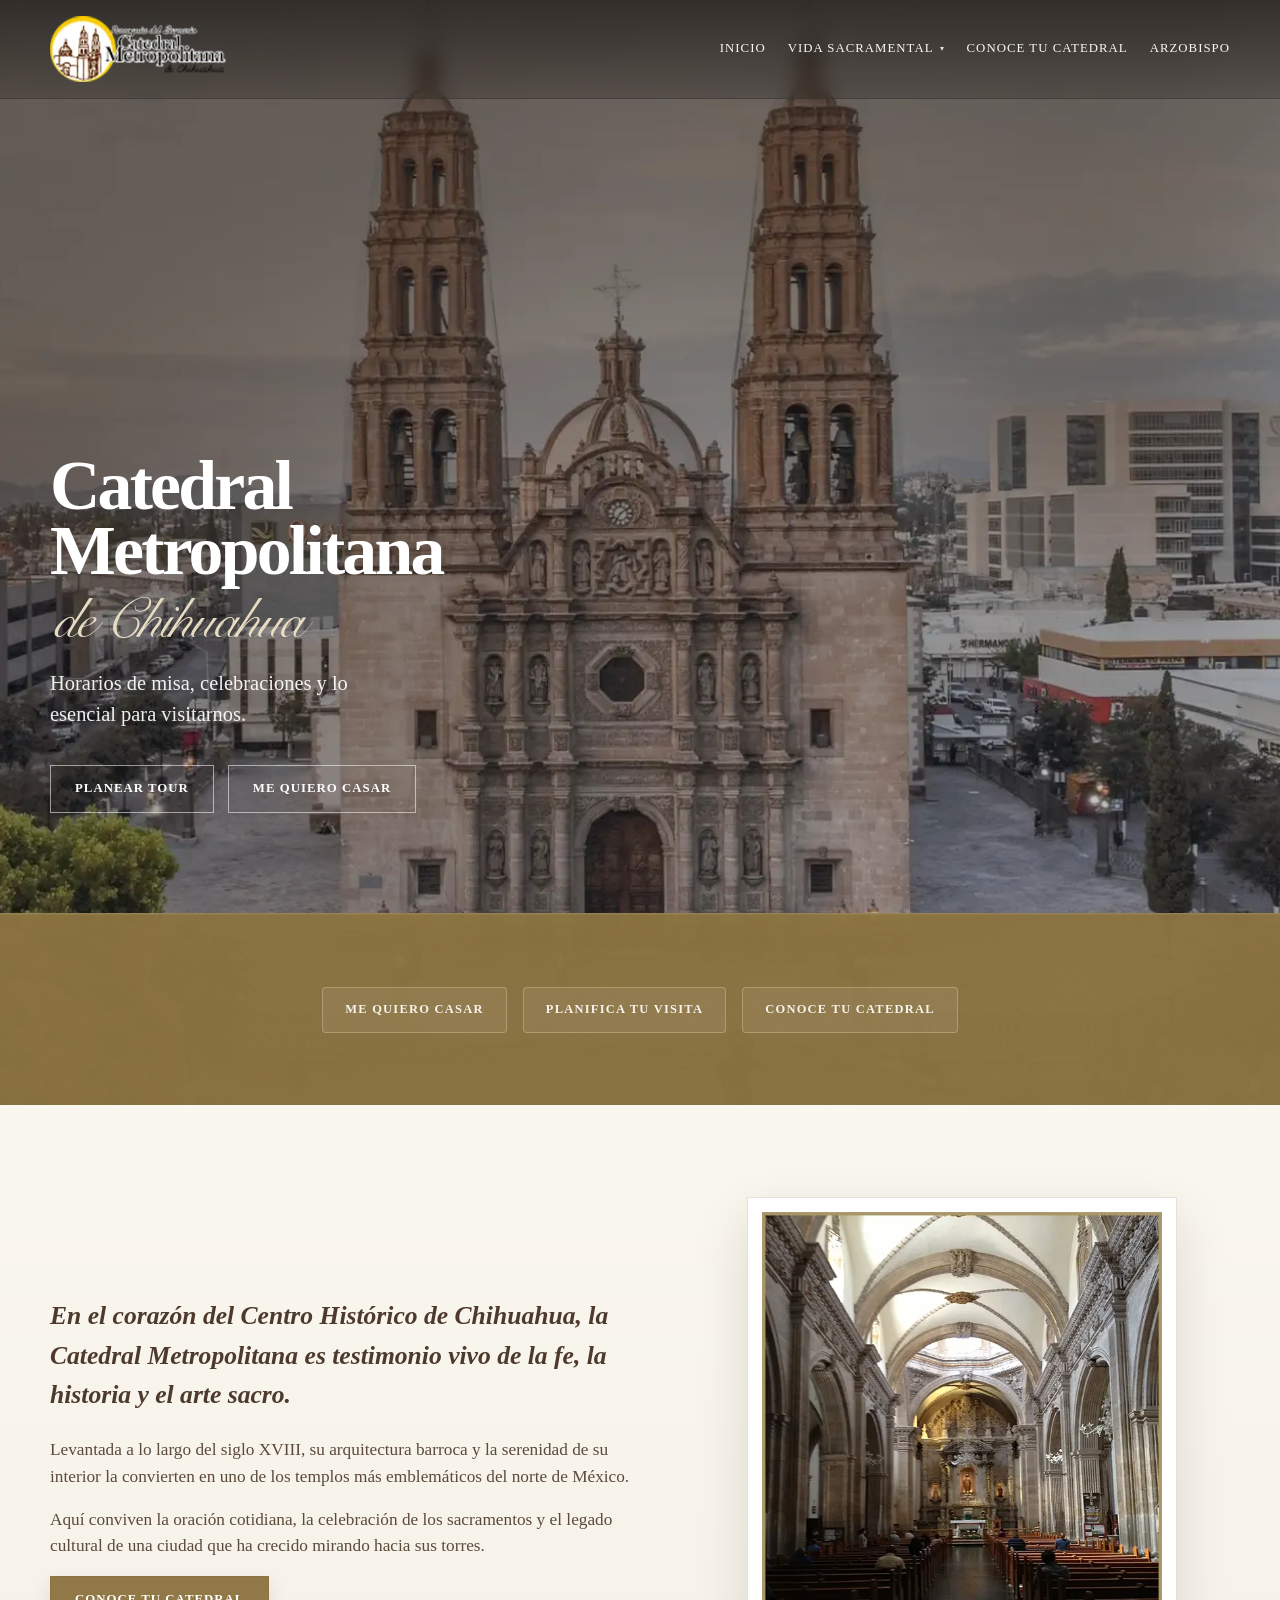
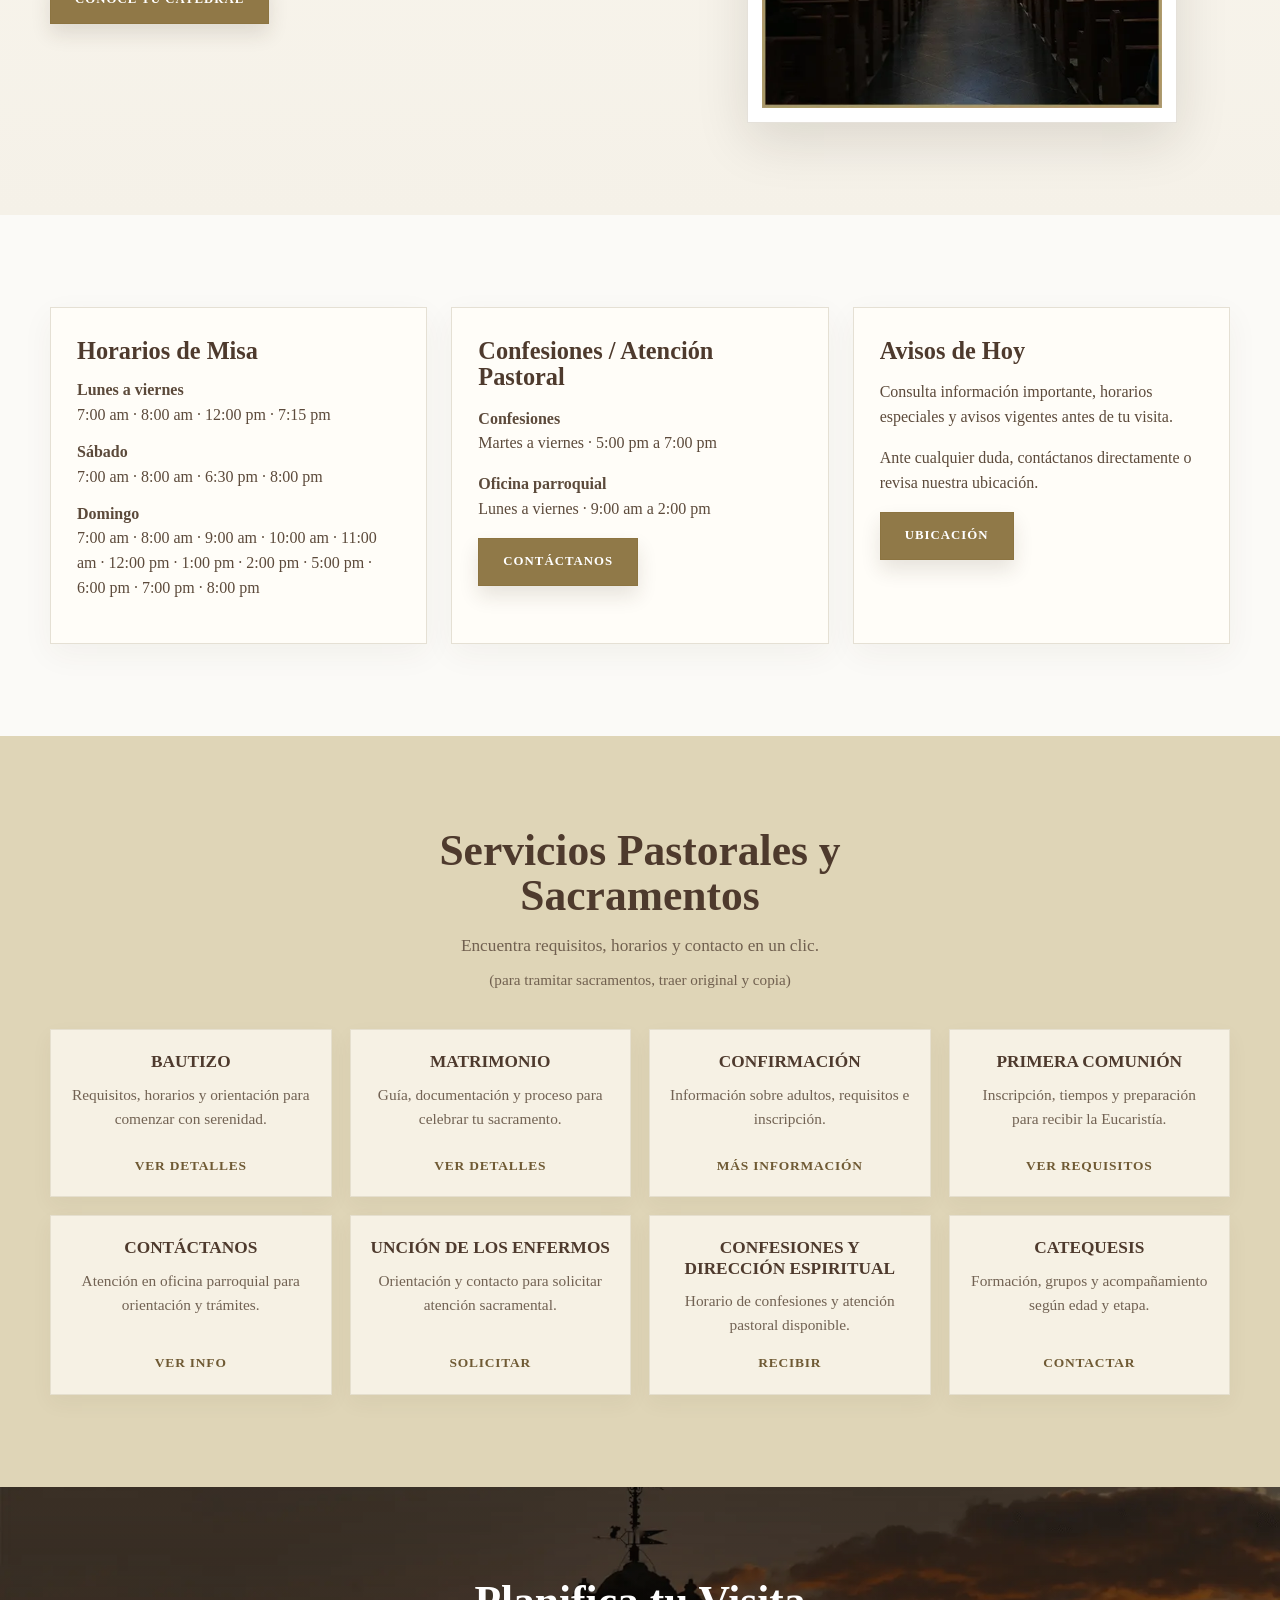
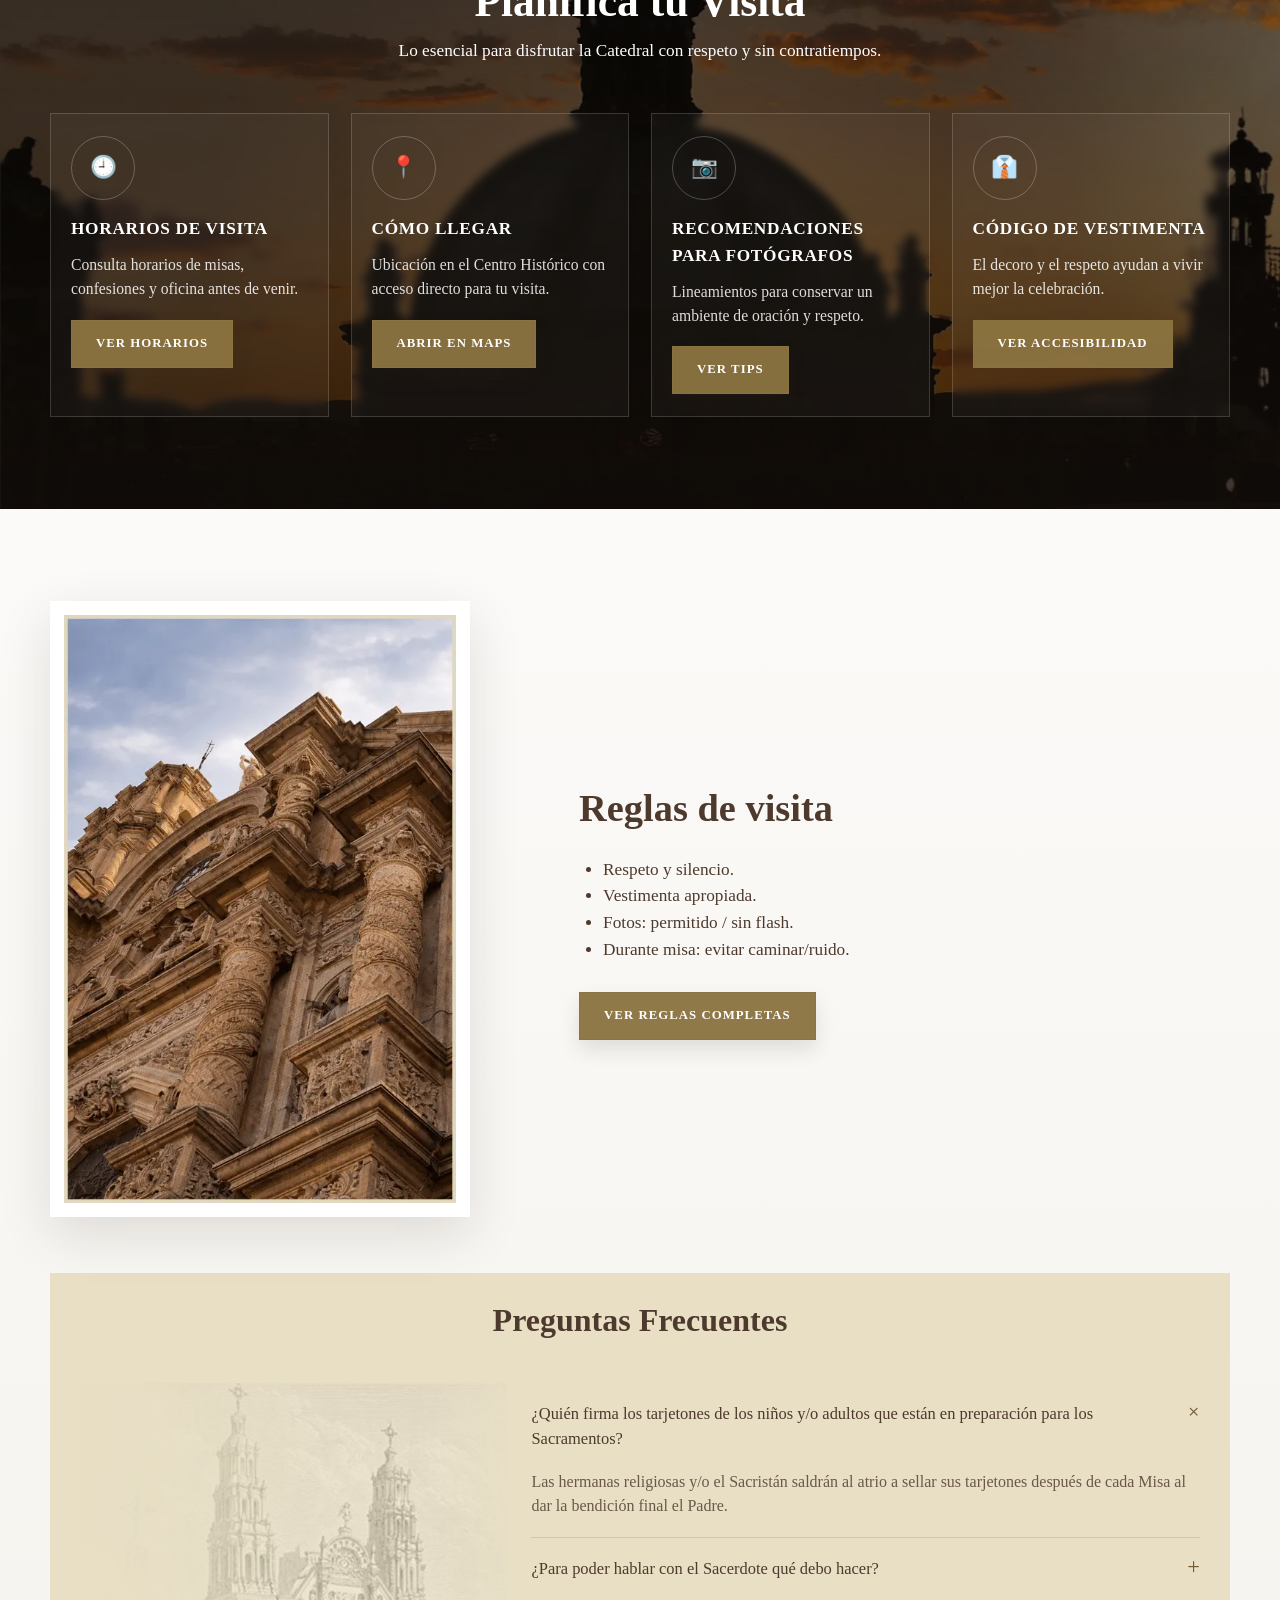
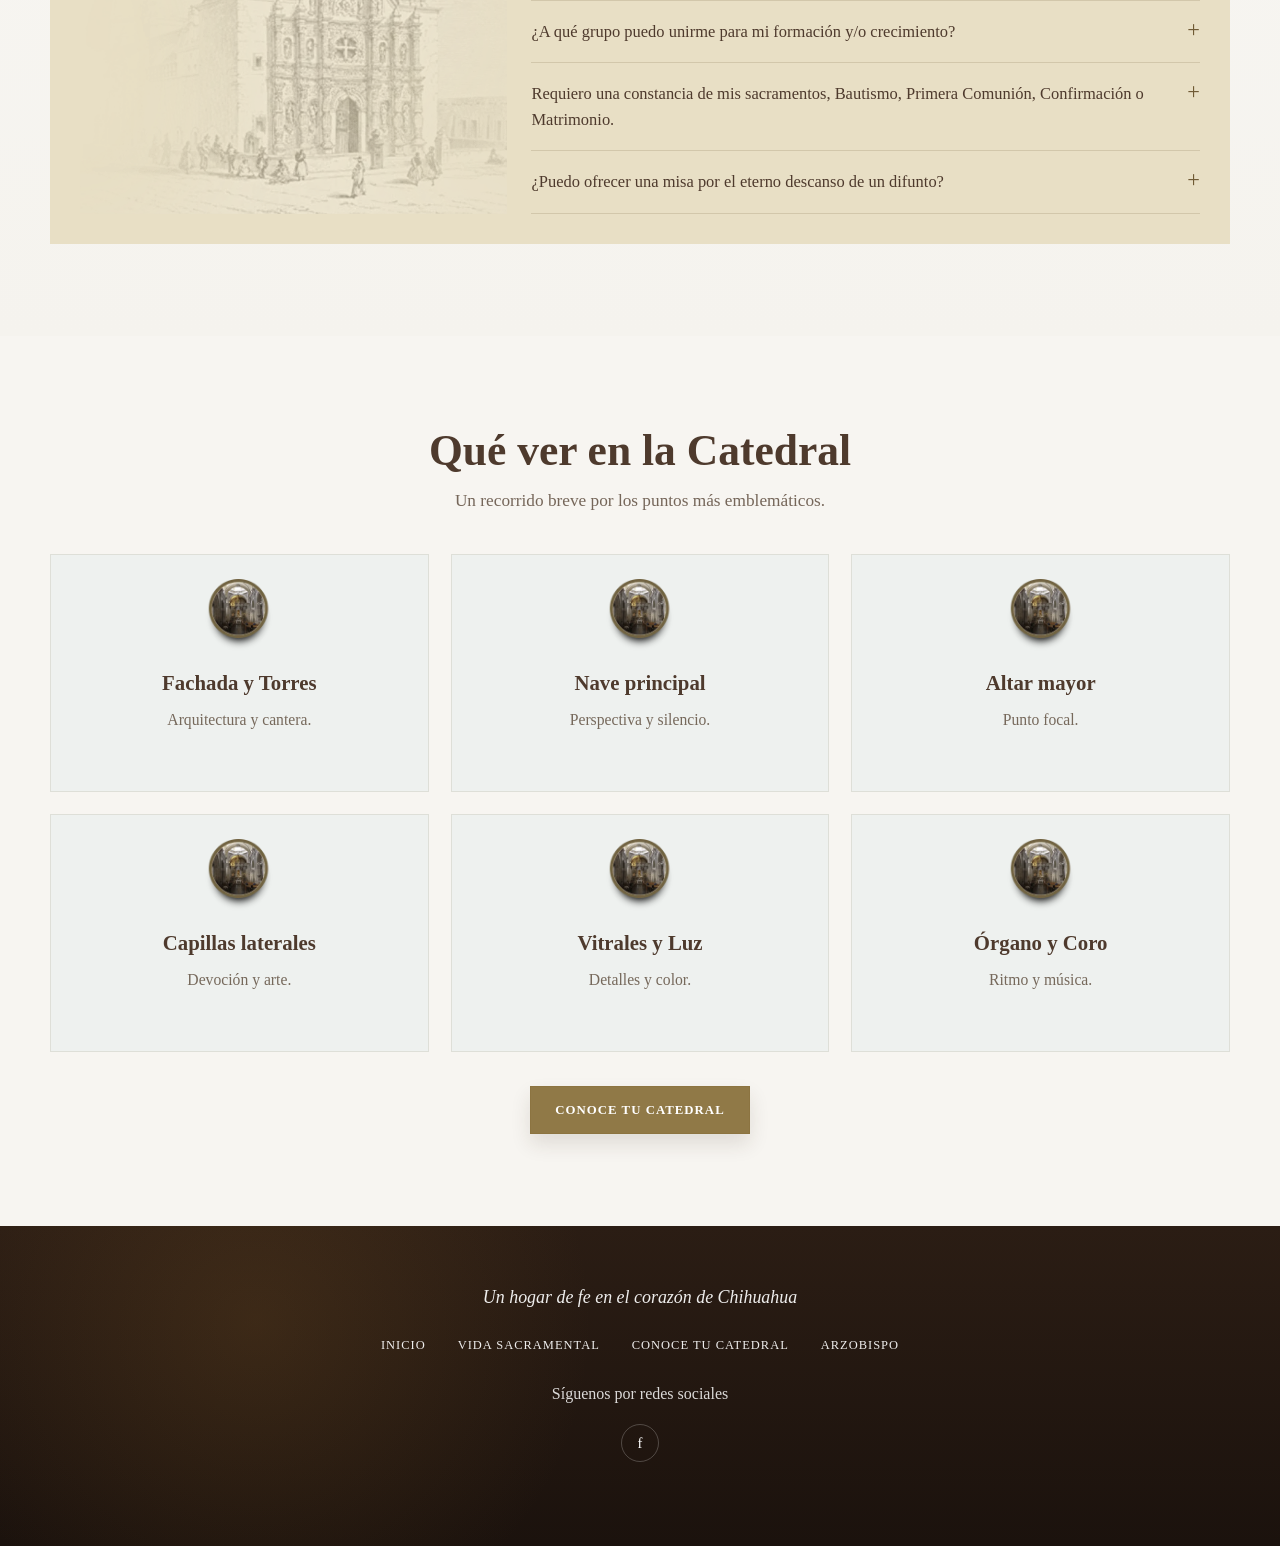
==== commit 80948d67: "comments" ====
--- a/index.html
+++ b/index.html
@@ -1072,8 +1072,8 @@
       </div>
       <p style="text-align:center; margin:0; opacity:0.84;">Síguenos por redes sociales</p>
       <div class="socials">
-        <a href="#" aria-label="Instagram">⌁</a>
-        <a href="#" aria-label="Facebook">f</a>
+        
+        <a href="https://www.facebook.com/catedraldechihuahuaoficial" aria-label="Facebook">f</a>
       </div>
     </div>
   </footer>
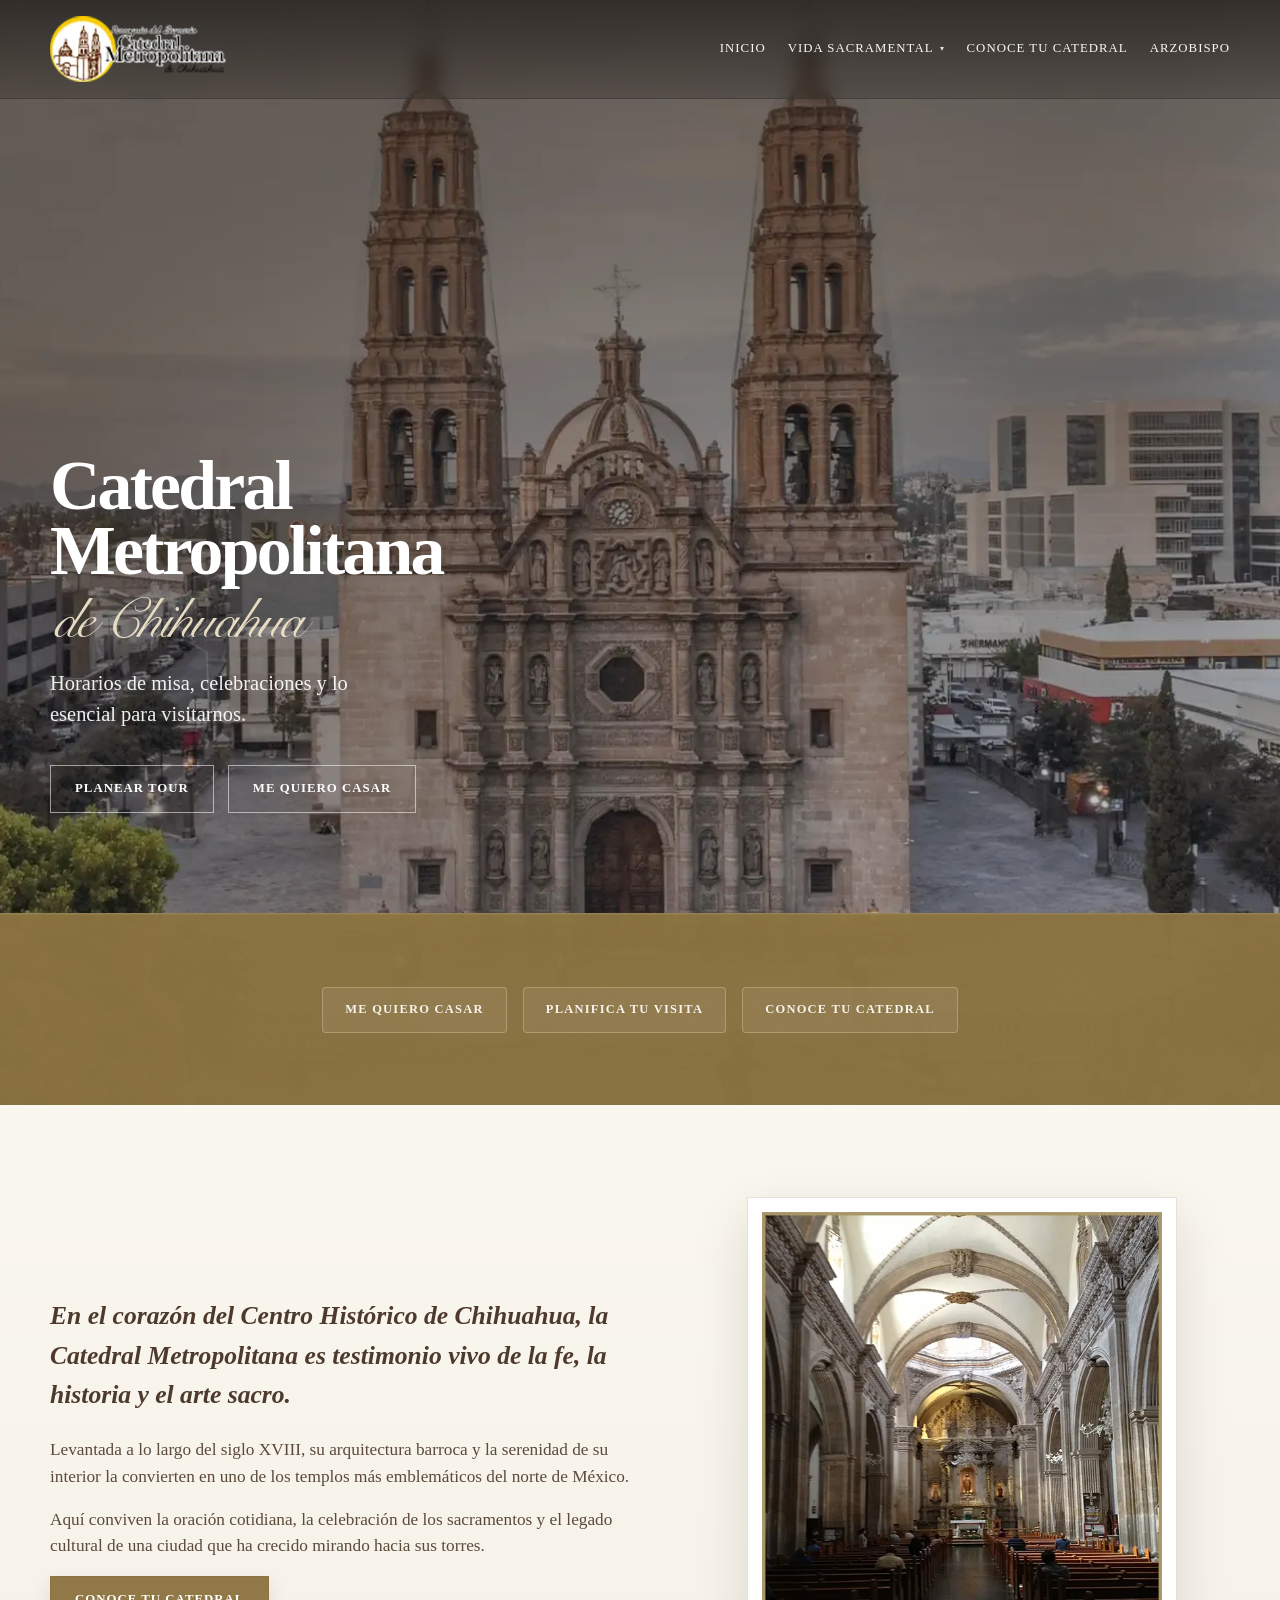
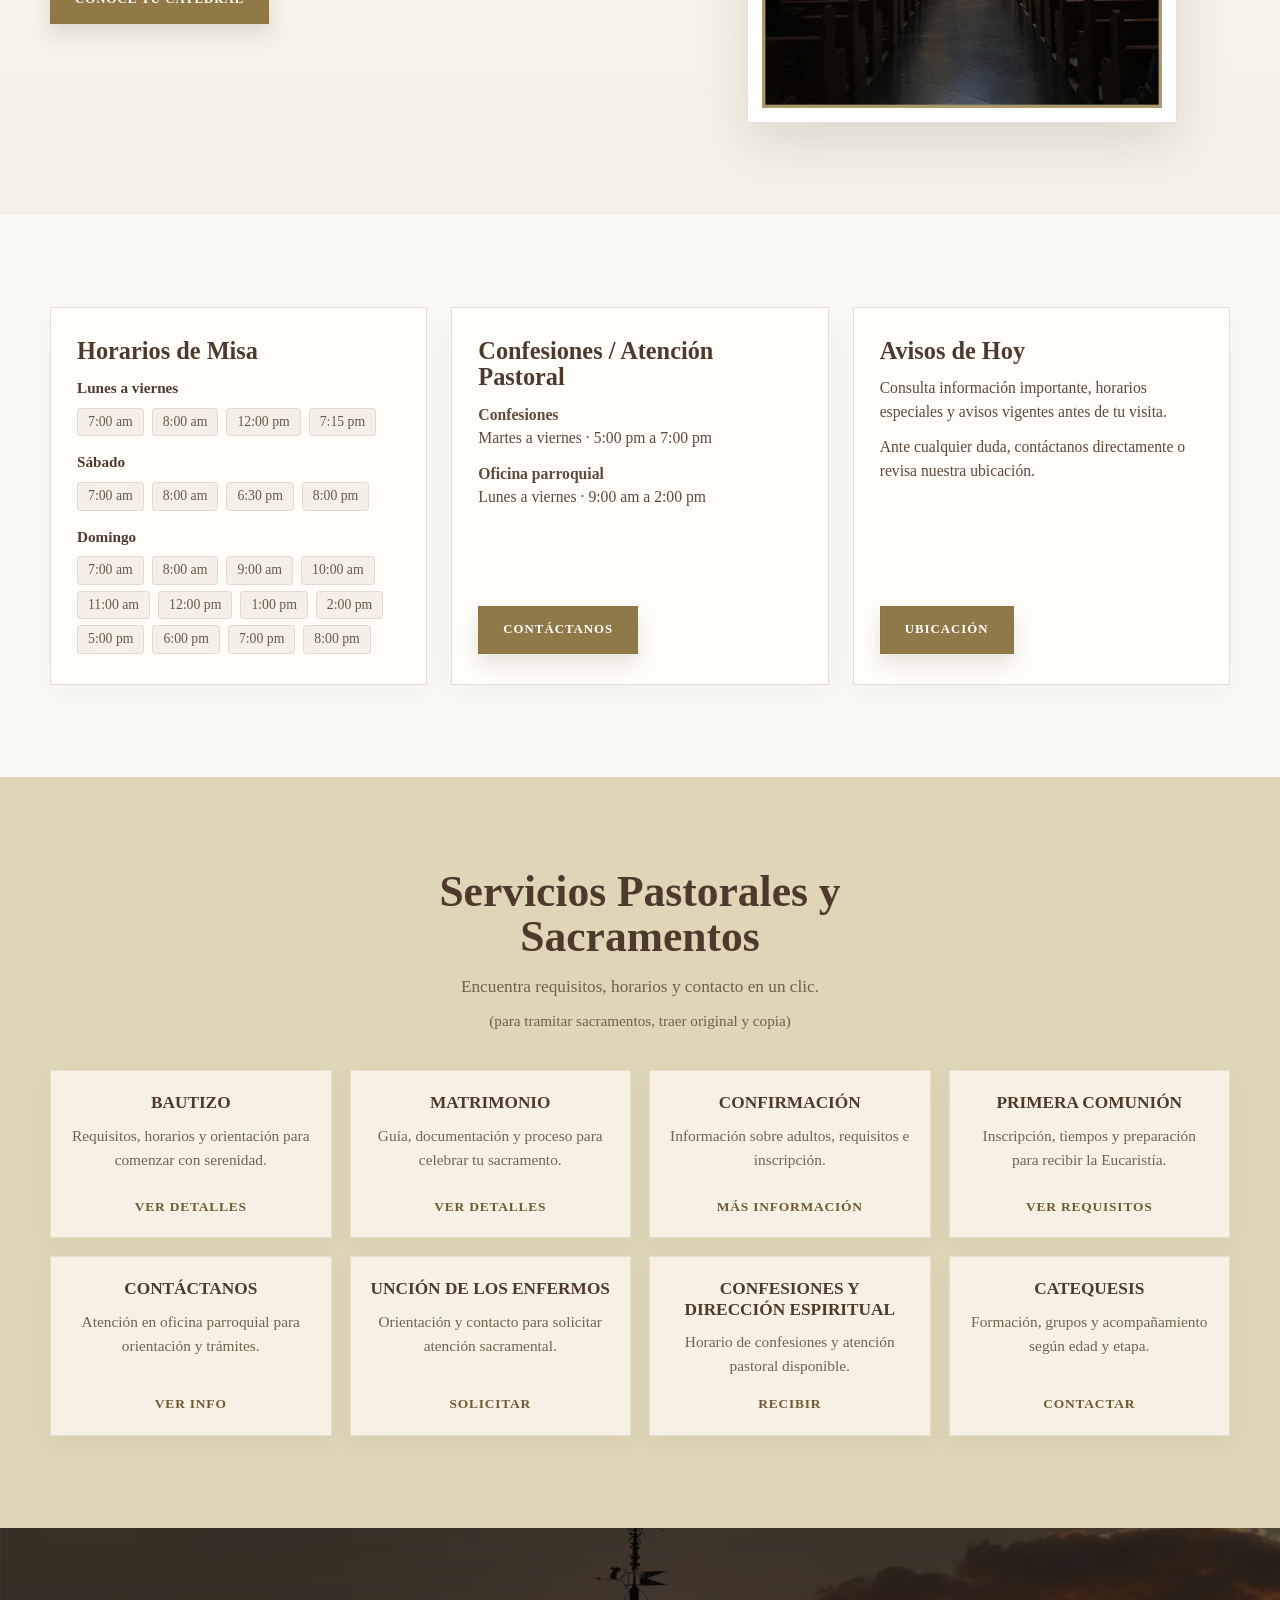
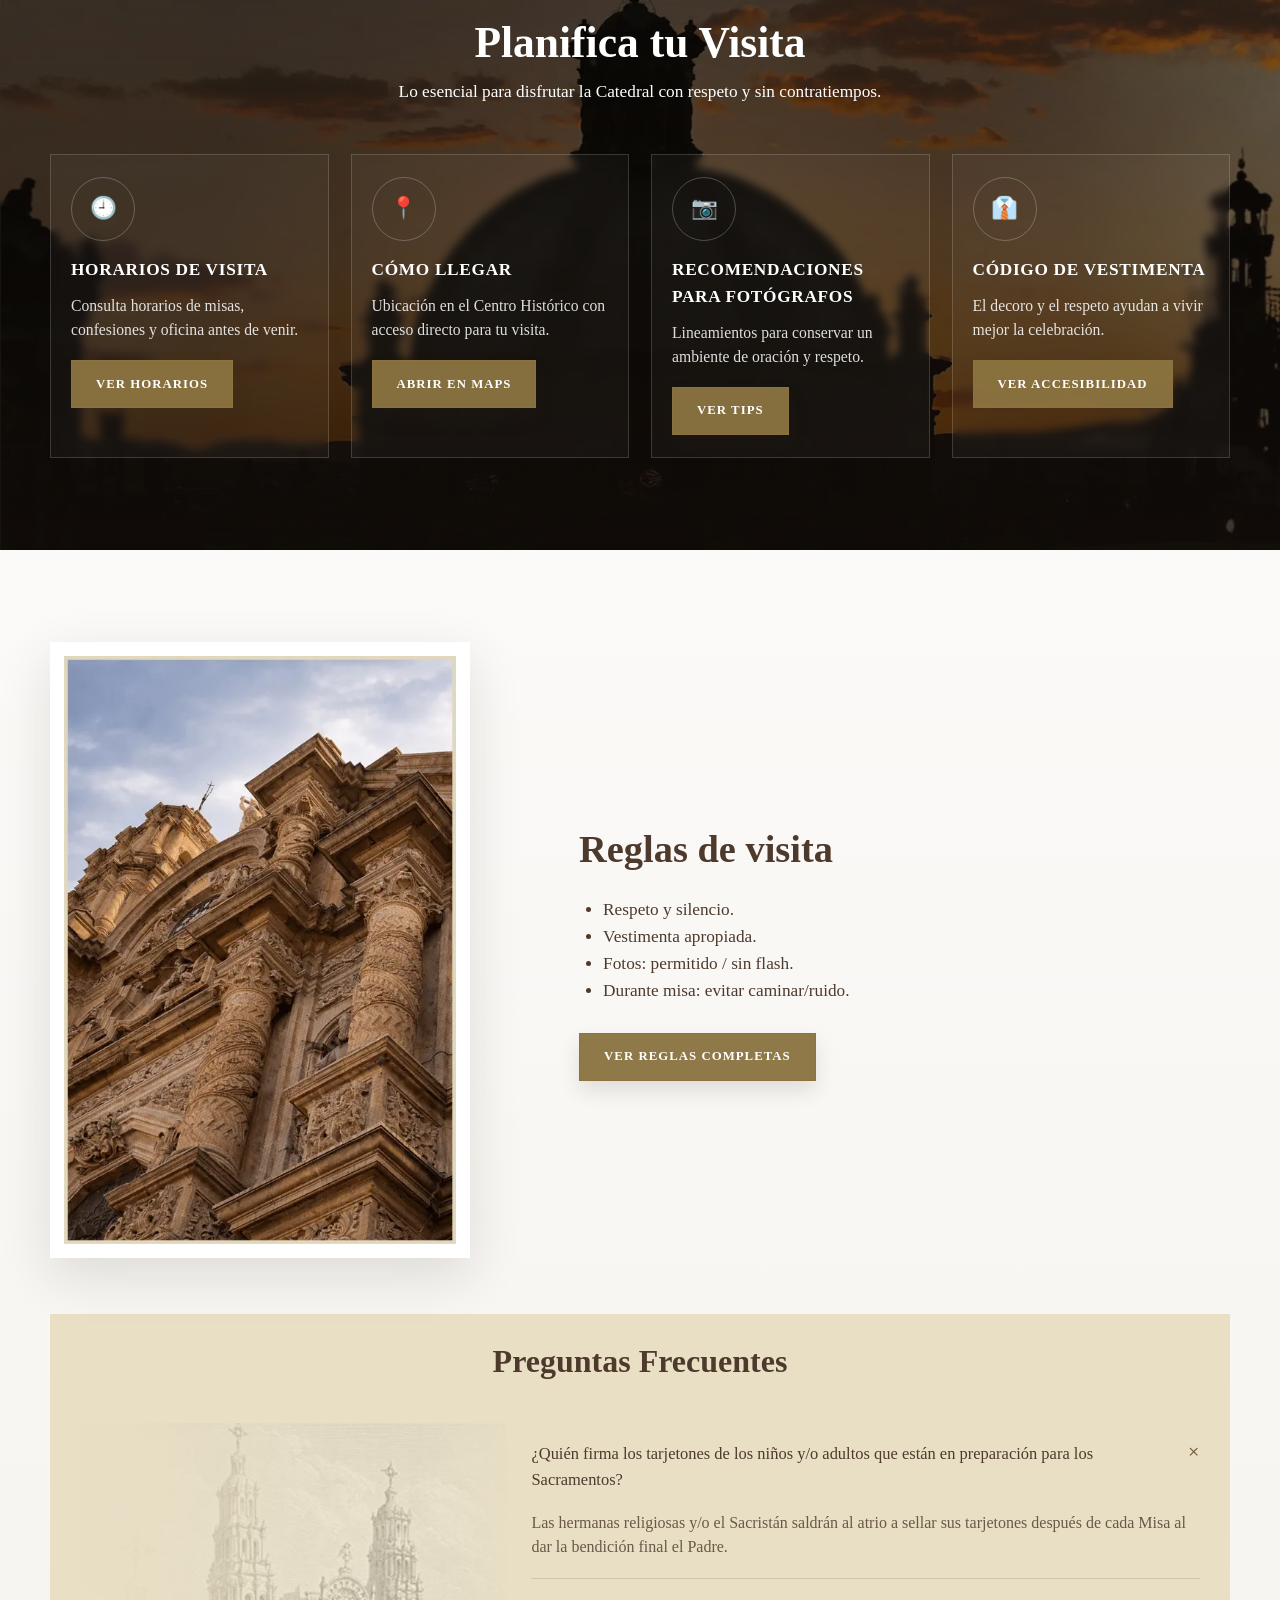
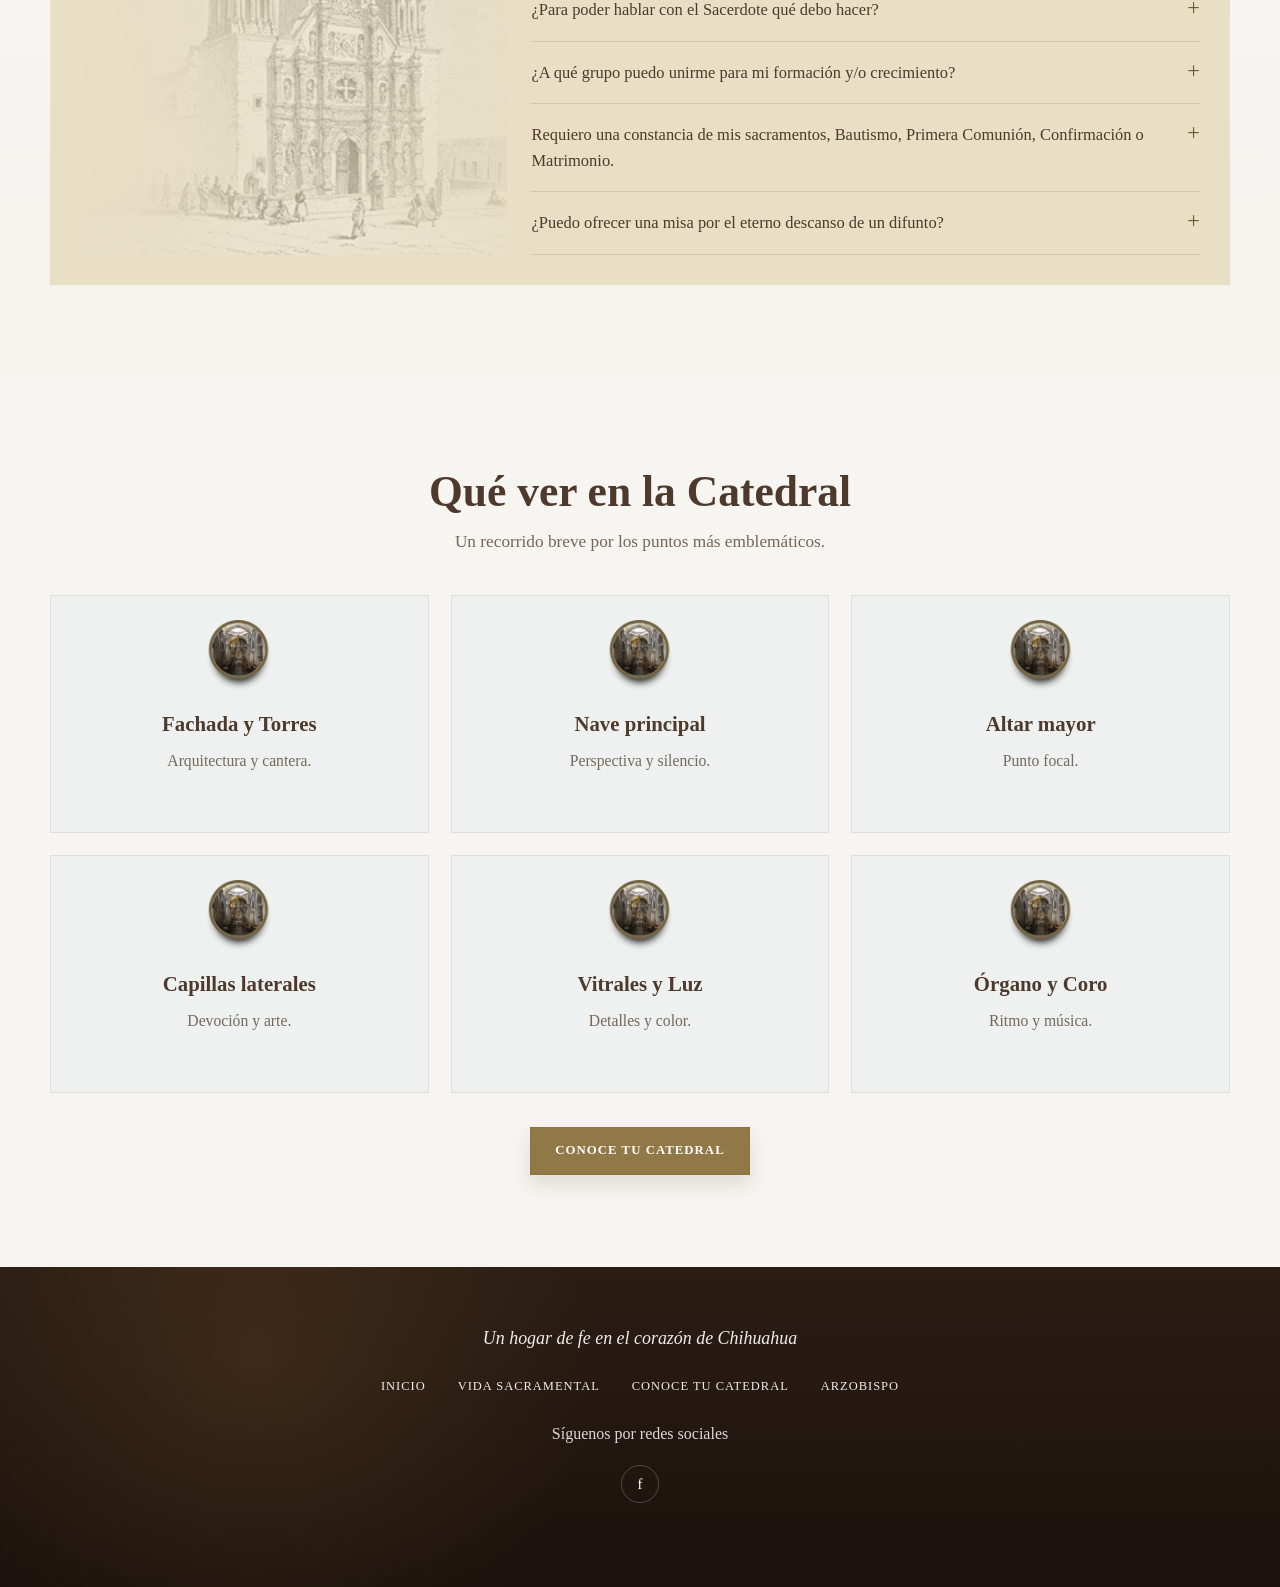
==== commit 0219f7ba: "horarios mv" ====
--- a/index.html
+++ b/index.html
@@ -5,872 +5,11 @@
   <meta name="viewport" content="width=device-width, initial-scale=1.0" />
   <title>Catedral Metropolitana de Chihuahua</title>
   <meta name="description" content="Horarios de misa, celebraciones y lo esencial para visitarnos en la Catedral Metropolitana de Chihuahua." />
-  <style>
-    @font-face {
-      font-family: 'CharterCustom';
-      src: url('src/fonts/Charter Regular.ttf') format('truetype');
-      font-weight: 400;
-      font-style: normal;
-      font-display: swap;
-    }
-    @font-face {
-      font-family: 'SnellRoundhandCustom';
-      src: url('src/fonts/Snell Roundhand Regular.ttf') format('truetype');
-      font-weight: 400;
-      font-style: normal;
-      font-display: swap;
-    }
-
-    :root {
-      --bg: #f5f1e8;
-      --bg-soft: #efede6;
-      --cream: #fbf8f1;
-      --sand: #d4c5a2;
-      --gold: #8c7441;
-      --gold-dark: #6f5a34;
-      --brown: #4e3a2d;
-      --brown-deep: #2e2118;
-      --text: #5c4a3b;
-      --line: rgba(111, 90, 52, 0.18);
-      --white: #ffffff;
-      --shadow: 0 18px 50px rgba(32, 22, 12, 0.12);
-      --max: 1180px;
-    }
-
-    * { box-sizing: border-box; }
-    html { scroll-behavior: smooth; }
-    body {
-      margin: 0;
-      background: var(--bg);
-      color: var(--text);
-      font-family: 'CharterCustom', Georgia, serif;
-      font-weight: 400;
-      line-height: 1.55;
-    }
-
-    img { max-width: 100%; display: block; }
-    a { color: inherit; text-decoration: none; }
-    button { font: inherit; }
-
-    .container {
-      width: min(calc(100% - 40px), var(--max));
-      margin: 0 auto;
-    }
-
-    .btn {
-      display: inline-flex;
-      font-family: 'CharterCustom', Georgia, serif;
-      font-weight: 700;
-      font-synthesis: weight;
-      align-items: center;
-      justify-content: center;
-      min-height: 48px;
-      padding: 12px 24px;
-      border: 1px solid rgba(255,255,255,0.54);
-      background: transparent;
-      color: var(--white);
-      text-transform: uppercase;
-      letter-spacing: 0.08em;
-      font-size: 0.8rem;
-      cursor: pointer;
-      transition: 0.25s ease;
-    }
-
-    .btn:hover {
-      background: rgba(255,255,255,0.08);
-      border-color: rgba(255,255,255,0.76);
-    }
-
-    .btn--gold {
-      background: rgba(140,116,65,0.96);
-      border-color: rgba(140,116,65,0.96);
-      color: var(--white);
-      box-shadow: 0 10px 20px rgba(56,40,24,0.12);
-    }
-
-    .btn--gold:hover {
-      background: var(--gold-dark);
-      border-color: var(--gold-dark);
-    }
-
-    .section { padding: 92px 0; }
-
-    .section-title {
-      margin: 0 0 14px;
-      font-size: clamp(2.2rem, 3.4vw, 3.5rem);
-      line-height: 1.05;
-      color: var(--brown);
-      font-weight: 700;
-      text-align: center;
-    }
-
-    .section-subtitle {
-      margin: 0;
-      font-size: 1.08rem;
-      color: rgba(92,74,59,0.84);
-      text-align: center;
-    }
-
-    .nav-wrap {
-      position: sticky;
-      top: 0;
-      z-index: 200;
-      overflow: visible;
-      backdrop-filter: blur(10px);
-      background: linear-gradient(180deg, rgba(17,14,11,0.58), rgba(17,14,11,0.2));
-      border-bottom: 1px solid rgba(255,255,255,0.08);
-    }
-
-    .nav {
-      display: flex;
-      align-items: center;
-      justify-content: space-between;
-      gap: 24px;
-      padding: 16px 0;
-    }
-
-    .brand img {
-      width: 176px;
-      height: auto;
-      object-fit: contain;
-    }
-
-    .nav-links {
-      display: flex;
-      align-items: center;
-      gap: 22px;
-      flex-wrap: wrap;
-    }
-
-    .nav-links a {
-      font-size: 0.8rem;
-      letter-spacing: 0.08em;
-      text-transform: uppercase;
-      color: var(--white);
-      opacity: 0.96;
-    }
-
-    .nav-dropdown {
-      position: relative;
-      display: inline-flex;
-      align-items: center;
-    }
-
-    .nav-dropdown-toggle {
-      display: inline-flex;
-      align-items: center;
-      gap: 6px;
-      border: none;
-      background: transparent;
-      padding: 0;
-      margin: 0;
-      font: inherit;
-      font-size: 0.8rem;
-      letter-spacing: 0.08em;
-      text-transform: uppercase;
-      color: inherit;
-      cursor: pointer;
-      opacity: 0.96;
-    }
-
-    .nav-dropdown-toggle .caret {
-      font-size: 0.65em;
-      opacity: 0.85;
-      line-height: 1;
-    }
-
-    .nav-dropdown-panel {
-      position: absolute;
-      top: 100%;
-      left: 0;
-      min-width: 220px;
-      padding: 12px 0 10px;
-      background: rgba(17, 14, 11, 0.97);
-      color: var(--white);
-      border: 1px solid rgba(255, 255, 255, 0.12);
-      box-shadow: 0 14px 36px rgba(0, 0, 0, 0.35);
-      border-radius: 4px;
-      opacity: 0;
-      visibility: hidden;
-      transform: translateY(-6px);
-      transition: opacity 0.2s ease, transform 0.2s ease, visibility 0.2s;
-      z-index: 210;
-    }
-
-    @media (min-width: 821px) {
-      .nav-dropdown:hover .nav-dropdown-panel,
-      .nav-dropdown:focus-within .nav-dropdown-panel {
-        opacity: 1;
-        visibility: visible;
-        transform: translateY(0);
-      }
-    }
-
-    .nav-dropdown-panel a {
-      display: block;
-      padding: 10px 18px;
-      white-space: nowrap;
-      text-decoration: none;
-      opacity: 1;
-      font-size: 0.8rem;
-      letter-spacing: 0.08em;
-      text-transform: uppercase;
-      color: rgba(255, 255, 255, 0.95);
-    }
-
-    .nav-dropdown-panel a:hover {
-      background: rgba(255, 255, 255, 0.06);
-    }
-
-    @media (max-width: 820px) {
-      .nav-dropdown {
-        width: 100%;
-        flex-direction: column;
-        align-items: flex-start;
-      }
-
-      .nav-dropdown-toggle {
-        width: 100%;
-        justify-content: space-between;
-        text-align: left;
-        padding: 4px 0;
-      }
-
-      .nav-dropdown-panel {
-        position: static;
-        opacity: 0;
-        visibility: hidden;
-        max-height: 0;
-        overflow: hidden;
-        transform: none;
-        padding: 0;
-        margin: 0;
-        min-width: 0;
-        width: 100%;
-        border: none;
-        box-shadow: none;
-        background: transparent;
-        transition: max-height 0.28s ease, opacity 0.2s ease;
-      }
-
-      .nav-dropdown.is-open .nav-dropdown-panel {
-        opacity: 1;
-        visibility: visible;
-        max-height: 360px;
-        padding: 4px 0 8px 14px;
-      }
-
-      .nav-dropdown-panel a {
-        padding: 10px 0;
-        white-space: normal;
-      }
-    }
-
-    .menu-toggle {
-      display: none;
-      border: 1px solid rgba(255,255,255,0.2);
-      background: transparent;
-      color: var(--white);
-      min-height: 42px;
-      padding: 0 14px;
-      text-transform: uppercase;
-      letter-spacing: 0.08em;
-    }
-
-    .hero {
-      position: relative;
-      isolation: isolate;
-      min-height: 100svh;
-      color: var(--white);
-      background-color: #221c18;
-      background-image: url('src/img/Sección 1 Background.webp');
-      background-position: center center;
-      background-size: cover;
-      background-repeat: no-repeat;
-      overflow: visible;
-    }
-
-    .hero > * {
-      position: relative;
-    }
-
-    .hero .nav-wrap {
-      z-index: 200;
-    }
-
-    .hero .hero-content {
-      z-index: 1;
-    }
-
-    .hero-content {
-      display: grid;
-      grid-template-columns: minmax(280px, 560px) 1fr;
-      gap: 24px;
-      align-items: end;
-      min-height: calc(100svh - 86px);
-      padding: 64px 0 72px;
-    }
-
-    .hero-copy {
-      max-width: 520px;
-      padding: 8vh 0 0;
-    }
-
-    .hero-title {
-      margin: 0;
-      font-size: clamp(2.65rem, 5.45vw, 4.85rem);
-      line-height: 0.94;
-      font-weight: 700;
-      letter-spacing: -0.04em;
-    }
-
-    .hero-title .script {
-      display: block;
-      margin-top: 8px;
-      margin-left: 5px;
-      font-family: 'SnellRoundhandCustom', 'Brush Script MT', cursive;
-      font-size: clamp(2rem, 4.6vw, 3.5rem);
-      line-height: 1;
-      font-weight: 400;
-      color: #e7dcc3;
-    }
-
-    .hero-subtitle {
-      margin: 20px 0 34px;
-      font-size: clamp(1.06rem, 1.7vw, 1.28rem);
-      color: rgba(255,255,255,0.92);
-      max-width: 360px;
-    }
-
-    .hero-actions {
-      display: flex;
-      gap: 14px;
-      flex-wrap: wrap;
-      margin-bottom: 28px;
-    }
-
-    .hero-shortcuts {
-      position: relative;
-      z-index: 2;
-      width: 100%;
-      margin: 0;
-      height: 12rem;
-      display: flex;
-      align-items: center;
-      justify-content: center;
-      padding: 0 20px;
-      background-color: rgba(140, 116, 65, 0.96);
-      border-top: 1px solid rgba(255, 255, 255, 0.1);
-      box-shadow: inset 0 1px 0 rgba(255, 255, 255, 0.05);
-    }
-
-    .hero-shortcuts-inner {
-      width: min(calc(100% - 40px), var(--max));
-      margin: 0 auto;
-      display: flex;
-      flex-wrap: wrap;
-      justify-content: center;
-      align-items: center;
-      gap: 14px 16px;
-    }
-
-    .hero-shortcuts .shortcut {
-      display: inline-flex;
-      align-items: center;
-      justify-content: center;
-      min-height: 46px;
-      padding: 10px 22px;
-      font-family: 'CharterCustom', Georgia, serif;
-      font-size: 0.78rem;
-      font-weight: 700;
-      font-synthesis: weight;
-      letter-spacing: 0.1em;
-      text-transform: uppercase;
-      text-align: center;
-      color: rgba(251, 248, 241, 0.96);
-      border: 1px solid rgba(212, 197, 162, 0.42);
-      border-radius: 4px;
-      background: rgba(255, 255, 255, 0.07);
-      transition: background 0.2s ease, border-color 0.2s ease, color 0.2s ease;
-    }
-
-    .hero-shortcuts .shortcut:hover {
-      background: rgba(255, 255, 255, 0.14);
-      border-color: rgba(212, 197, 162, 0.7);
-      color: #fffdf8;
-    }
-
-    .intro {
-      background: linear-gradient(180deg, #faf7ef 0%, #f5f1e8 100%);
-    }
-
-    .intro-grid {
-      display: grid;
-      grid-template-columns: 1.05fr 0.95fr;
-      gap: 52px;
-      align-items: center;
-    }
-
-    .intro-copy .quote {
-      font-size: clamp(1.28rem, 2vw, 1.65rem);
-      color: var(--brown);
-      font-style: italic;
-      font-weight: 700;
-      margin-bottom: 22px;
-    }
-
-    .intro-copy p {
-      margin: 0 0 16px;
-      font-size: 1.08rem;
-    }
-
-    .intro-image {
-      background: var(--white);
-      padding: 14px;
-      border: 1px solid rgba(111,90,52,0.18);
-      box-shadow: var(--shadow);
-      max-width: 430px;
-      justify-self: center;
-    }
-
-    .cards-section {
-      background: #fbfaf7;
-    }
-
-    .cards-grid {
-      display: grid;
-      grid-template-columns: repeat(3, 1fr);
-      gap: 24px;
-    }
-
-    .info-card {
-      background: #fffdf8;
-      border: 1px solid var(--line);
-      padding: 30px 26px;
-      box-shadow: 0 10px 30px rgba(73,57,35,0.05);
-      min-height: 290px;
-    }
-
-    .info-card h3 {
-      margin: 0 0 14px;
-      font-size: 1.52rem;
-      line-height: 1.08;
-      color: var(--brown);
-    }
-
-    .hours-list div { margin-bottom: 12px; }
-    .hours-list strong { display: block; }
-
-    .pastoral {
-      background: #dfd5b7;
-    }
-
-    .pastoral-grid {
-      margin-top: 38px;
-      display: grid;
-      grid-template-columns: repeat(4, 1fr);
-      gap: 18px;
-    }
-
-    .pastoral-card {
-      background: #f6f1e4;
-      border: 1px solid rgba(111,90,52,0.12);
-      padding: 22px 18px 20px;
-      box-shadow: 0 8px 20px rgba(73,57,35,0.05);
-      min-height: 168px;
-      display: flex;
-      flex-direction: column;
-      justify-content: space-between;
-      text-align: center;
-    }
-
-    .pastoral-card h3 {
-      margin: 0 0 10px;
-      font-size: 1.08rem;
-      line-height: 1.18;
-      text-transform: uppercase;
-      color: var(--brown);
-    }
-
-    .pastoral-card p {
-      margin: 0;
-      font-size: 0.96rem;
-      color: rgba(92,74,59,0.86);
-    }
-
-    .pastoral-card a,
-    .pastoral-card button {
-      margin-top: 16px;
-      color: var(--gold-dark);
-      font-size: 0.84rem;
-      text-transform: uppercase;
-      letter-spacing: 0.06em;
-      background: transparent;
-      border: 0;
-      cursor: pointer;
-      font-weight: 700;
-      padding: 0;
-    }
-
-    .visit {
-      color: var(--white);
-      background:
-        linear-gradient(180deg, rgba(20,14,10,0.24), rgba(20,14,10,0.78)),
-        url('src/img/Sección 5 Background.png') center center / cover no-repeat;
-    }
-
-    .visit .section-title,
-    .visit .section-subtitle {
-      color: var(--white);
-    }
-
-    .visit-grid {
-      margin-top: 48px;
-      display: grid;
-      grid-template-columns: repeat(4, 1fr);
-      gap: 22px;
-    }
-
-    .visit-card {
-      border: 1px solid rgba(255,255,255,0.16);
-      background: rgba(255,255,255,0.04);
-      backdrop-filter: blur(4px);
-      padding: 22px 20px;
-      min-height: 220px;
-    }
-
-    .visit-card .icon {
-      width: 64px;
-      height: 64px;
-      border: 1px solid rgba(255,255,255,0.24);
-      border-radius: 50%;
-      display: grid;
-      place-items: center;
-      margin-bottom: 16px;
-      font-size: 1.35rem;
-      line-height: 1;
-    }
-
-    .visit-card h3 {
-      margin: 0 0 10px;
-      font-size: 1.08rem;
-      text-transform: uppercase;
-      letter-spacing: 0.04em;
-    }
-
-    .visit-card p {
-      margin: 0 0 18px;
-      color: rgba(255,255,255,0.86);
-      font-size: 0.98rem;
-    }
-
-    .rules-section {
-      background: linear-gradient(180deg, #fbfaf8 0%, #f5f3ee 100%);
-    }
-
-    .rules-grid {
-      display: grid;
-      grid-template-columns: 0.85fr 1.15fr;
-      gap: 48px;
-      align-items: center;
-    }
-
-    .rules-image {
-      background: var(--white);
-      padding: 14px;
-      box-shadow: var(--shadow);
-      max-width: 420px;
-    }
-
-    .rules-copy h2 {
-      margin: 0 0 18px;
-      font-size: clamp(2rem, 3vw, 2.8rem);
-      color: var(--brown);
-    }
-
-    .rules-list {
-      margin: 0 0 28px;
-      padding-left: 24px;
-      font-size: 1.08rem;
-      color: var(--brown);
-    }
-
-    .faq-wrap {
-      margin-top: 56px;
-      background: #e8dfc5;
-      padding: 30px;
-      display: grid;
-      grid-template-columns: 0.78fr 1.22fr;
-      gap: 24px;
-      align-items: start;
-    }
-
-    .faq-heading {
-      grid-column: 1 / -1;
-      margin: 0 0 8px;
-      padding: 0 8px 12px;
-      font-size: 2rem;
-      color: var(--brown);
-      line-height: 1.1;
-      text-align: center;
-    }
-
-    .faq-side {
-      align-self: stretch;
-      min-height: 220px;
-      background-image: url('src/img/Sección 6 Imagen Preguntas Frecuentes.png');
-      background-size: cover;
-      background-position: center;
-      background-repeat: no-repeat;
-      padding: 0;
-    }
-
-    .accordion-item { border-bottom: 1px solid rgba(111,90,52,0.18); }
-    .accordion-btn {
-      width: 100%;
-      text-align: left;
-      border: 0;
-      background: transparent;
-      padding: 18px 0;
-      display: flex;
-      justify-content: space-between;
-      gap: 16px;
-      align-items: start;
-      cursor: pointer;
-      color: var(--brown);
-      font-size: 1.03rem;
-    }
-
-    .accordion-btn span:last-child {
-      font-size: 1.4rem;
-      line-height: 1;
-      color: var(--gold-dark);
-      transition: transform 0.2s ease;
-    }
-
-    .accordion-panel {
-      display: none;
-      padding: 0 0 18px;
-      color: rgba(92,74,59,0.9);
-    }
-
-    .accordion-item.active .accordion-panel { display: block; }
-    .accordion-item.active .accordion-btn span:last-child { transform: rotate(45deg); }
-
-    .what-to-see {
-      background: #f7f5f1;
-      text-align: center;
-    }
-
-    .what-grid {
-      margin-top: 40px;
-      display: grid;
-      grid-template-columns: repeat(3, 1fr);
-      gap: 22px;
-    }
-
-    .see-card {
-      background: #eef1ef;
-      padding: 24px 18px 22px;
-      border: 1px solid rgba(111,90,52,0.12);
-      min-height: 238px;
-    }
-
-    .see-card img {
-      width: 72px;
-      height: 72px;
-      margin: 0 auto 16px;
-      object-fit: contain;
-    }
-
-    .see-card h3 {
-      margin: 0 0 8px;
-      font-size: 1.3rem;
-      color: var(--brown);
-    }
-
-    .see-card p {
-      margin: 0;
-      color: rgba(92,74,59,0.82);
-      font-size: 0.98rem;
-    }
-
-    footer {
-      color: var(--white);
-      background: radial-gradient(circle at 20% 30%, rgba(140,97,42,0.22), transparent 32%), linear-gradient(180deg, #2b1d14 0%, #1b120d 100%);
-      padding: 58px 0 42px;
-      min-height: 320px;
-    }
-
-    .footer-title {
-      text-align: center;
-      margin: 0 0 24px;
-      font-size: 1.12rem;
-      opacity: 0.92;
-      font-style: italic;
-    }
-
-    .footer-links {
-      display: flex;
-      justify-content: center;
-      gap: 32px;
-      flex-wrap: wrap;
-      margin-bottom: 26px;
-    }
-
-    .footer-links a {
-      text-transform: uppercase;
-      letter-spacing: 0.08em;
-      font-size: 0.78rem;
-      opacity: 0.92;
-    }
-
-    .socials {
-      display: flex;
-      justify-content: center;
-      gap: 14px;
-      margin-top: 18px;
-    }
-
-    .socials a {
-      width: 38px;
-      height: 38px;
-      border-radius: 50%;
-      border: 1px solid rgba(255,255,255,0.22);
-      display: grid;
-      place-items: center;
-      font-size: 0.92rem;
-    }
-
-    .modal {
-      position: fixed;
-      inset: 0;
-      background: rgba(14,10,7,0.68);
-      display: none;
-      align-items: center;
-      justify-content: center;
-      padding: 24px;
-      z-index: 60;
-    }
-
-    .modal.active { display: flex; }
-
-    .modal-card {
-      width: min(100%, 660px);
-      max-height: 88vh;
-      overflow: auto;
-      background: linear-gradient(180deg, #fbf8f0 0%, #f6f1e7 100%);
-      border: 1px solid rgba(111,90,52,0.18);
-      box-shadow: 0 28px 70px rgba(26,19,11,0.32);
-      position: relative;
-      padding: 28px 28px 32px;
-    }
-
-    .modal-close {
-      position: absolute;
-      right: 12px;
-      top: 10px;
-      width: 42px;
-      height: 42px;
-      border: 0;
-      background: transparent;
-      color: var(--gold-dark);
-      font-size: 1.7rem;
-      cursor: pointer;
-    }
-
-    .modal h3 {
-      margin: 0 0 12px;
-      font-size: 2rem;
-      line-height: 1.05;
-      color: var(--brown);
-    }
-
-    .modal h4 {
-      margin: 18px 0 8px;
-      font-size: 1.08rem;
-      color: var(--brown);
-    }
-
-    .modal p,
-    .modal li {
-      margin: 0 0 12px;
-      font-size: 1.03rem;
-      color: rgba(92,74,59,0.9);
-    }
-
-    .modal ul {
-      margin: 0;
-      padding-left: 20px;
-    }
-
-    @media (max-width: 1080px) {
-      .hero-content,
-      .intro-grid,
-      .rules-grid,
-      .faq-wrap {
-        grid-template-columns: 1fr;
-      }
-      .cards-grid,
-      .visit-grid,
-      .what-grid,
-      .pastoral-grid {
-        grid-template-columns: repeat(2, 1fr);
-      }
-      .rules-image { max-width: 440px; }
-    }
-
-    @media (max-width: 820px) {
-      .menu-toggle { display: inline-flex; align-items: center; }
-      .nav-links {
-        position: absolute;
-        top: 100%;
-        left: 0;
-        right: 0;
-        padding: 16px 20px 20px;
-        background: rgba(17,14,11,0.96);
-        display: none;
-        flex-direction: column;
-        align-items: flex-start;
-        overflow: visible;
-      }
-      .nav-links.active { display: flex; }
-      .hero-content { min-height: auto; }
-      .hero-copy { padding-top: 12vh; padding-bottom: 8vh; }
-      .hero-shortcuts-inner {
-        flex-direction: column;
-        align-items: stretch;
-        width: min(calc(100% - 28px), var(--max));
-      }
-
-      .hero-shortcuts .shortcut {
-        width: 100%;
-        justify-content: center;
-      }
-    }
-
-    @media (max-width: 640px) {
-      .container { width: min(calc(100% - 28px), var(--max)); }
-      .section { padding: 72px 0; }
-      .brand img { width: 152px; }
-      .cards-grid,
-      .visit-grid,
-      .what-grid,
-      .pastoral-grid {
-        grid-template-columns: 1fr;
-      }
-      .hero-actions {
-        flex-direction: column;
-        align-items: stretch;
-      }
-      .btn { width: 100%; }
-      .modal-card { padding: 24px 20px 26px; }
-      .footer-links { gap: 18px; }
-    }
-  </style>
+  <link rel="stylesheet" href="src/css/base.css" />
+  <link rel="stylesheet" href="src/css/home.css" />
 </head>
 <body>
-  <header class="hero" id="inicio">
+  <header class="hero hero--home" id="inicio">
     <div class="nav-wrap">
       <div class="container nav">
         <a class="brand" href="index.html#inicio" aria-label="Catedral Metropolitana de Chihuahua">
@@ -937,9 +76,24 @@
         <article class="info-card">
           <h3>Horarios de Misa</h3>
           <div class="hours-list">
-            <div><strong>Lunes a viernes</strong><span>7:00 am · 8:00 am · 12:00 pm · 7:15 pm</span></div>
-            <div><strong>Sábado</strong><span>7:00 am · 8:00 am · 6:30 pm · 8:00 pm</span></div>
-            <div><strong>Domingo</strong><span>7:00 am · 8:00 am · 9:00 am · 10:00 am · 11:00 am · 12:00 pm · 1:00 pm · 2:00 pm · 5:00 pm · 6:00 pm · 7:00 pm · 8:00 pm</span></div>
+            <div class="hours-row">
+              <strong>Lunes a viernes</strong>
+              <p class="hours-times">
+                <span>7:00 am</span><span>8:00 am</span><span>12:00 pm</span><span>7:15 pm</span>
+              </p>
+            </div>
+            <div class="hours-row">
+              <strong>Sábado</strong>
+              <p class="hours-times">
+                <span>7:00 am</span><span>8:00 am</span><span>6:30 pm</span><span>8:00 pm</span>
+              </p>
+            </div>
+            <div class="hours-row">
+              <strong>Domingo</strong>
+              <p class="hours-times">
+                <span>7:00 am</span><span>8:00 am</span><span>9:00 am</span><span>10:00 am</span><span>11:00 am</span><span>12:00 pm</span><span>1:00 pm</span><span>2:00 pm</span><span>5:00 pm</span><span>6:00 pm</span><span>7:00 pm</span><span>8:00 pm</span>
+              </p>
+            </div>
           </div>
         </article>
 
--- a/src/css/base.css
+++ b/src/css/base.css
@@ -0,0 +1,554 @@
+@font-face {
+  font-family: 'CharterCustom';
+  src: url('../fonts/Charter Regular.ttf') format('truetype');
+  font-weight: 400;
+  font-style: normal;
+  font-display: swap;
+}
+
+@font-face {
+  font-family: 'SnellRoundhandCustom';
+  src: url('../fonts/Snell Roundhand Regular.ttf') format('truetype');
+  font-weight: 400;
+  font-style: normal;
+  font-display: swap;
+}
+
+:root {
+  --bg: #f5f1e8;
+  --bg-soft: #efede6;
+  --cream: #fbf8f1;
+  --sand: #d4c5a2;
+  --gold: #8c7441;
+  --gold-dark: #6f5a34;
+  --brown: #4e3a2d;
+  --brown-deep: #2e2118;
+  --text: #5c4a3b;
+  --line: rgba(111, 90, 52, 0.18);
+  --white: #ffffff;
+  --shadow: 0 18px 50px rgba(32, 22, 12, 0.12);
+  --max: 1180px;
+}
+
+* { box-sizing: border-box; }
+
+html {
+  scroll-behavior: smooth;
+  overflow-x: clip;
+}
+
+body {
+  margin: 0;
+  background: var(--bg);
+  color: var(--text);
+  font-family: 'CharterCustom', Georgia, serif;
+  font-weight: 400;
+  line-height: 1.55;
+  overflow-x: clip;
+}
+
+img { max-width: 100%; display: block; }
+a { color: inherit; text-decoration: none; }
+button { font: inherit; }
+
+.container {
+  width: min(calc(100% - 40px), var(--max));
+  margin: 0 auto;
+}
+
+.btn {
+  display: inline-flex;
+  font-family: 'CharterCustom', Georgia, serif;
+  font-weight: 700;
+  font-synthesis: weight;
+  align-items: center;
+  justify-content: center;
+  min-height: 48px;
+  padding: 12px 24px;
+  border: 1px solid rgba(255,255,255,0.54);
+  background: transparent;
+  color: var(--white);
+  text-transform: uppercase;
+  letter-spacing: 0.08em;
+  font-size: 0.8rem;
+  cursor: pointer;
+  transition: 0.25s ease;
+}
+
+.btn:hover {
+  background: rgba(255,255,255,0.08);
+  border-color: rgba(255,255,255,0.76);
+}
+
+.btn--gold {
+  background: rgba(140,116,65,0.96);
+  border-color: rgba(140,116,65,0.96);
+  color: var(--white);
+  box-shadow: 0 10px 20px rgba(56,40,24,0.12);
+}
+
+.btn--gold:hover {
+  background: var(--gold-dark);
+  border-color: var(--gold-dark);
+}
+
+.section { padding: 92px 0; }
+
+.section-title {
+  margin: 0 0 14px;
+  font-size: clamp(2.2rem, 3.4vw, 3.5rem);
+  line-height: 1.05;
+  color: var(--brown);
+  font-weight: 700;
+  text-align: center;
+}
+
+.section-subtitle {
+  margin: 0;
+  font-size: 1.08rem;
+  color: rgba(92,74,59,0.84);
+  text-align: center;
+}
+
+.nav-wrap {
+  position: sticky;
+  top: 0;
+  z-index: 200;
+  overflow: visible;
+  backdrop-filter: blur(10px);
+  background: linear-gradient(180deg, rgba(17,14,11,0.58), rgba(17,14,11,0.2));
+  border-bottom: 1px solid rgba(255,255,255,0.08);
+}
+
+.nav {
+  display: flex;
+  align-items: center;
+  justify-content: space-between;
+  gap: 24px;
+  padding: 16px 0;
+}
+
+.brand img {
+  width: 176px;
+  height: auto;
+  object-fit: contain;
+}
+
+.nav-links {
+  display: flex;
+  align-items: center;
+  gap: 22px;
+  flex-wrap: wrap;
+}
+
+.nav-links a {
+  font-size: 0.8rem;
+  letter-spacing: 0.08em;
+  text-transform: uppercase;
+  color: var(--white);
+  opacity: 0.96;
+}
+
+.nav-dropdown {
+  position: relative;
+  display: inline-flex;
+  align-items: center;
+}
+
+.nav-dropdown-toggle {
+  display: inline-flex;
+  align-items: center;
+  gap: 6px;
+  border: none;
+  background: transparent;
+  padding: 0;
+  margin: 0;
+  font: inherit;
+  font-size: 0.8rem;
+  letter-spacing: 0.08em;
+  text-transform: uppercase;
+  color: inherit;
+  cursor: pointer;
+  opacity: 0.96;
+}
+
+.nav-dropdown-toggle .caret {
+  font-size: 0.65em;
+  opacity: 0.85;
+  line-height: 1;
+}
+
+.nav-dropdown-panel {
+  position: absolute;
+  top: 100%;
+  left: 0;
+  min-width: 220px;
+  padding: 12px 0 10px;
+  background: rgba(17, 14, 11, 0.97);
+  color: var(--white);
+  border: 1px solid rgba(255, 255, 255, 0.12);
+  box-shadow: 0 14px 36px rgba(0, 0, 0, 0.35);
+  border-radius: 4px;
+  opacity: 0;
+  visibility: hidden;
+  transform: translateY(-6px);
+  transition: opacity 0.2s ease, transform 0.2s ease, visibility 0.2s;
+  z-index: 210;
+}
+
+@media (min-width: 821px) {
+  .nav-dropdown:hover .nav-dropdown-panel,
+  .nav-dropdown:focus-within .nav-dropdown-panel {
+    opacity: 1;
+    visibility: visible;
+    transform: translateY(0);
+  }
+}
+
+.nav-dropdown-panel a {
+  display: block;
+  padding: 10px 18px;
+  white-space: nowrap;
+  text-decoration: none;
+  opacity: 1;
+  font-size: 0.8rem;
+  letter-spacing: 0.08em;
+  text-transform: uppercase;
+  color: rgba(255, 255, 255, 0.95);
+}
+
+.nav-dropdown-panel a:hover {
+  background: rgba(255, 255, 255, 0.06);
+}
+
+@media (max-width: 820px) {
+  .nav-dropdown {
+    width: 100%;
+    flex-direction: column;
+    align-items: flex-start;
+  }
+
+  .nav-dropdown-toggle {
+    width: 100%;
+    justify-content: space-between;
+    text-align: left;
+    padding: 4px 0;
+  }
+
+  .nav-dropdown-panel {
+    position: static;
+    opacity: 0;
+    visibility: hidden;
+    max-height: 0;
+    overflow: hidden;
+    transform: none;
+    padding: 0;
+    margin: 0;
+    min-width: 0;
+    width: 100%;
+    border: none;
+    box-shadow: none;
+    background: transparent;
+    transition: max-height 0.28s ease, opacity 0.2s ease;
+  }
+
+  .nav-dropdown.is-open .nav-dropdown-panel {
+    opacity: 1;
+    visibility: visible;
+    max-height: 360px;
+    padding: 4px 0 8px 14px;
+  }
+
+  .nav-dropdown-panel a {
+    padding: 10px 0;
+    white-space: normal;
+  }
+}
+
+.menu-toggle {
+  display: none;
+  border: 1px solid rgba(255,255,255,0.2);
+  background: transparent;
+  color: var(--white);
+  min-height: 42px;
+  padding: 0 14px;
+  text-transform: uppercase;
+  letter-spacing: 0.08em;
+}
+
+.hero {
+  position: relative;
+  isolation: isolate;
+  min-height: 100svh;
+  color: var(--white);
+  background-color: #221c18;
+  background-position: center center;
+  background-size: cover;
+  background-repeat: no-repeat;
+  overflow: hidden;
+}
+
+.hero > * {
+  position: relative;
+}
+
+.hero .nav-wrap {
+  z-index: 200;
+}
+
+.hero .hero-content {
+  z-index: 1;
+}
+
+.hero-content {
+  display: grid;
+  grid-template-columns: minmax(0, 560px) 1fr;
+  gap: 24px;
+  align-items: end;
+  min-height: calc(100svh - 86px);
+  padding: 64px 0 72px;
+  min-width: 0;
+}
+
+.hero-copy {
+  max-width: 520px;
+  padding: 8vh 0 0;
+  min-width: 0;
+}
+
+.hero-title {
+  margin: 0;
+  font-size: clamp(2.65rem, 5.45vw, 4.85rem);
+  line-height: 0.94;
+  font-weight: 700;
+  letter-spacing: -0.04em;
+}
+
+.hero-title .script {
+  display: block;
+  margin-top: 8px;
+  margin-left: 5px;
+  font-family: 'SnellRoundhandCustom', 'Brush Script MT', cursive;
+  font-size: clamp(2rem, 4.6vw, 3.5rem);
+  line-height: 1;
+  font-weight: 400;
+  color: #e7dcc3;
+}
+
+.hero-subtitle {
+  margin: 20px 0 34px;
+  font-size: clamp(1.06rem, 1.7vw, 1.28rem);
+  color: rgba(255,255,255,0.92);
+  max-width: 360px;
+}
+
+.hero-actions {
+  display: flex;
+  gap: 14px;
+  flex-wrap: wrap;
+  margin-bottom: 28px;
+}
+
+footer {
+  color: var(--white);
+  background: radial-gradient(circle at 20% 30%, rgba(140,97,42,0.22), transparent 32%), linear-gradient(180deg, #2b1d14 0%, #1b120d 100%);
+  padding: 58px 0 42px;
+  min-height: 320px;
+}
+
+.footer-title {
+  text-align: center;
+  margin: 0 0 24px;
+  font-size: 1.12rem;
+  opacity: 0.92;
+  font-style: italic;
+}
+
+.footer-links {
+  display: flex;
+  justify-content: center;
+  gap: 32px;
+  flex-wrap: wrap;
+  margin-bottom: 26px;
+}
+
+.footer-links a {
+  text-transform: uppercase;
+  letter-spacing: 0.08em;
+  font-size: 0.78rem;
+  opacity: 0.92;
+}
+
+.socials {
+  display: flex;
+  justify-content: center;
+  gap: 14px;
+  margin-top: 18px;
+}
+
+.socials a {
+  width: 38px;
+  height: 38px;
+  border-radius: 50%;
+  border: 1px solid rgba(255,255,255,0.22);
+  display: grid;
+  place-items: center;
+  font-size: 0.92rem;
+}
+
+.modal {
+  position: fixed;
+  inset: 0;
+  background: rgba(14,10,7,0.68);
+  display: none;
+  align-items: center;
+  justify-content: center;
+  padding: 24px;
+  z-index: 60;
+}
+
+.modal.active { display: flex; }
+
+.modal-card {
+  width: min(100%, 660px);
+  max-height: 88vh;
+  overflow: auto;
+  background: linear-gradient(180deg, #fbf8f0 0%, #f6f1e7 100%);
+  border: 1px solid rgba(111,90,52,0.18);
+  box-shadow: 0 28px 70px rgba(26,19,11,0.32);
+  position: relative;
+  padding: 28px 28px 32px;
+}
+
+.modal-close {
+  position: absolute;
+  right: 12px;
+  top: 10px;
+  width: 42px;
+  height: 42px;
+  border: 0;
+  background: transparent;
+  color: var(--gold-dark);
+  font-size: 1.7rem;
+  cursor: pointer;
+}
+
+.modal h3 {
+  margin: 0 0 12px;
+  font-size: 2rem;
+  line-height: 1.05;
+  color: var(--brown);
+}
+
+.modal h4 {
+  margin: 18px 0 8px;
+  font-size: 1.08rem;
+  color: var(--brown);
+}
+
+.modal p,
+.modal li {
+  margin: 0 0 12px;
+  font-size: 1.03rem;
+  color: rgba(92,74,59,0.9);
+}
+
+.modal ul {
+  margin: 0;
+  padding-left: 20px;
+}
+
+@media (max-width: 820px) {
+  .menu-toggle { display: inline-flex; align-items: center; }
+
+  .nav-links {
+    position: absolute;
+    top: 100%;
+    left: 0;
+    right: 0;
+    padding: 16px 20px 20px;
+    background: rgba(17,14,11,0.96);
+    display: none;
+    flex-direction: column;
+    align-items: flex-start;
+    overflow: visible;
+  }
+
+  .nav-links.active { display: flex; }
+
+  .hero {
+    min-height: auto;
+  }
+
+  .hero-content {
+    grid-template-columns: 1fr;
+    min-height: auto;
+    padding: 40px 0 28px;
+  }
+
+  .hero-copy {
+    padding-top: 4vh;
+    padding-bottom: 2vh;
+  }
+
+  .section {
+    padding: 64px 0;
+  }
+}
+
+@media (max-width: 640px) {
+  .container { width: min(calc(100% - 28px), var(--max)); }
+  .section { padding: 48px 0; }
+  .brand img { width: 140px; }
+
+  .section-title {
+    font-size: clamp(1.75rem, 7.5vw, 2.25rem);
+    margin-bottom: 10px;
+  }
+
+  .section-subtitle {
+    font-size: 0.96rem;
+  }
+
+  .hero-title {
+    font-size: clamp(2rem, 9vw, 2.75rem);
+  }
+
+  .hero-title .script {
+    font-size: clamp(1.45rem, 6.5vw, 2rem);
+    margin-top: 4px;
+  }
+
+  .hero-subtitle {
+    margin: 12px 0 20px;
+    font-size: 1rem;
+  }
+
+  .hero-actions {
+    flex-direction: column;
+    align-items: stretch;
+    margin-bottom: 16px;
+  }
+
+  .btn {
+    width: 100%;
+    min-height: 44px;
+    padding: 10px 18px;
+    font-size: 0.75rem;
+  }
+
+  .modal-card { padding: 20px 18px 22px; }
+  .modal h3 { font-size: 1.55rem; }
+
+  footer {
+    min-height: 0;
+    padding: 40px 0 32px;
+  }
+
+  .footer-title {
+    margin-bottom: 18px;
+    font-size: 1rem;
+  }
+
+  .footer-links { gap: 14px 18px; }
+}
--- a/src/css/home.css
+++ b/src/css/home.css
@@ -0,0 +1,656 @@
+.hero--home {
+  background-image: url('../img/Sección 1 Background.webp');
+}
+
+.hero-shortcuts {
+  position: relative;
+  z-index: 2;
+  width: 100%;
+  margin: 0;
+  min-height: 12rem;
+  display: flex;
+  align-items: center;
+  justify-content: center;
+  padding: 20px;
+  background-color: rgba(140, 116, 65, 0.96);
+  border-top: 1px solid rgba(255, 255, 255, 0.1);
+  box-shadow: inset 0 1px 0 rgba(255, 255, 255, 0.05);
+}
+
+.hero-shortcuts-inner {
+  width: min(calc(100% - 40px), var(--max));
+  margin: 0 auto;
+  display: flex;
+  flex-wrap: wrap;
+  justify-content: center;
+  align-items: center;
+  gap: 14px 16px;
+}
+
+.hero-shortcuts .shortcut {
+  display: inline-flex;
+  align-items: center;
+  justify-content: center;
+  min-height: 46px;
+  padding: 10px 22px;
+  font-family: 'CharterCustom', Georgia, serif;
+  font-size: 0.78rem;
+  font-weight: 700;
+  font-synthesis: weight;
+  letter-spacing: 0.1em;
+  text-transform: uppercase;
+  text-align: center;
+  color: rgba(251, 248, 241, 0.96);
+  border: 1px solid rgba(212, 197, 162, 0.42);
+  border-radius: 4px;
+  background: rgba(255, 255, 255, 0.07);
+  transition: background 0.2s ease, border-color 0.2s ease, color 0.2s ease;
+}
+
+.hero-shortcuts .shortcut:hover {
+  background: rgba(255, 255, 255, 0.14);
+  border-color: rgba(212, 197, 162, 0.7);
+  color: #fffdf8;
+}
+
+.intro {
+  background: linear-gradient(180deg, #faf7ef 0%, #f5f1e8 100%);
+}
+
+.intro-grid {
+  display: grid;
+  grid-template-columns: 1.05fr 0.95fr;
+  gap: 52px;
+  align-items: center;
+  min-width: 0;
+}
+
+.intro-copy .quote {
+  font-size: clamp(1.28rem, 2vw, 1.65rem);
+  color: var(--brown);
+  font-style: italic;
+  font-weight: 700;
+  margin-bottom: 22px;
+}
+
+.intro-copy p {
+  margin: 0 0 16px;
+  font-size: 1.08rem;
+}
+
+.intro-image {
+  background: var(--white);
+  padding: 14px;
+  border: 1px solid rgba(111,90,52,0.18);
+  box-shadow: var(--shadow);
+  max-width: 430px;
+  justify-self: center;
+}
+
+.cards-section {
+  background: #fbfaf7;
+  overflow: hidden;
+}
+
+.cards-grid {
+  display: grid;
+  grid-template-columns: repeat(3, minmax(0, 1fr));
+  gap: 24px;
+  min-width: 0;
+}
+
+.info-card {
+  background: #fffdf8;
+  border: 1px solid var(--line);
+  padding: 30px 26px;
+  box-shadow: 0 10px 30px rgba(73,57,35,0.05);
+  min-width: 0;
+  overflow-wrap: break-word;
+  display: flex;
+  flex-direction: column;
+  gap: 12px;
+}
+
+.info-card h3 {
+  margin: 0;
+  font-size: 1.52rem;
+  line-height: 1.08;
+  color: var(--brown);
+}
+
+.info-card p {
+  margin: 0;
+  font-size: 0.98rem;
+  line-height: 1.5;
+}
+
+.info-card .btn.btn--gold {
+  align-self: flex-start;
+  max-width: 100%;
+  margin-top: auto;
+}
+
+.hours-list {
+  min-width: 0;
+}
+
+.hours-row {
+  margin-bottom: 14px;
+}
+
+.hours-row:last-child {
+  margin-bottom: 0;
+}
+
+.hours-list strong {
+  display: block;
+  margin-bottom: 8px;
+  color: var(--brown);
+  font-size: 0.95rem;
+}
+
+.hours-times {
+  display: flex;
+  flex-wrap: wrap;
+  gap: 6px 8px;
+  margin: 0;
+  padding: 0;
+  list-style: none;
+}
+
+.hours-times span {
+  display: inline-flex;
+  align-items: center;
+  padding: 5px 10px;
+  background: rgba(140, 116, 65, 0.09);
+  border: 1px solid rgba(111, 90, 52, 0.14);
+  border-radius: 4px;
+  font-size: 0.86rem;
+  line-height: 1.2;
+  color: rgba(92, 74, 59, 0.92);
+  white-space: nowrap;
+}
+
+.pastoral {
+  background: #dfd5b7;
+}
+
+.pastoral-grid {
+  margin-top: 38px;
+  display: grid;
+  grid-template-columns: repeat(4, minmax(0, 1fr));
+  gap: 18px;
+}
+
+.pastoral-card {
+  background: #f6f1e4;
+  border: 1px solid rgba(111,90,52,0.12);
+  padding: 22px 18px 20px;
+  box-shadow: 0 8px 20px rgba(73,57,35,0.05);
+  min-height: 168px;
+  display: flex;
+  flex-direction: column;
+  justify-content: space-between;
+  text-align: center;
+  min-width: 0;
+}
+
+.pastoral-card h3 {
+  margin: 0 0 10px;
+  font-size: 1.08rem;
+  line-height: 1.18;
+  text-transform: uppercase;
+  color: var(--brown);
+}
+
+.pastoral-card p {
+  margin: 0;
+  font-size: 0.96rem;
+  color: rgba(92,74,59,0.86);
+}
+
+.pastoral-card a,
+.pastoral-card button {
+  margin-top: 16px;
+  color: var(--gold-dark);
+  font-size: 0.84rem;
+  text-transform: uppercase;
+  letter-spacing: 0.06em;
+  background: transparent;
+  border: 0;
+  cursor: pointer;
+  font-weight: 700;
+  padding: 0;
+}
+
+.visit {
+  color: var(--white);
+  background:
+    linear-gradient(180deg, rgba(20,14,10,0.24), rgba(20,14,10,0.78)),
+    url('../img/Sección 5 Background.png') center center / cover no-repeat;
+}
+
+.visit .section-title,
+.visit .section-subtitle {
+  color: var(--white);
+}
+
+.visit-grid {
+  margin-top: 48px;
+  display: grid;
+  grid-template-columns: repeat(4, minmax(0, 1fr));
+  gap: 22px;
+}
+
+.visit-card {
+  border: 1px solid rgba(255,255,255,0.16);
+  background: rgba(255,255,255,0.04);
+  backdrop-filter: blur(4px);
+  padding: 22px 20px;
+  min-height: 220px;
+  min-width: 0;
+}
+
+.visit-card .icon {
+  width: 64px;
+  height: 64px;
+  border: 1px solid rgba(255,255,255,0.24);
+  border-radius: 50%;
+  display: grid;
+  place-items: center;
+  margin-bottom: 16px;
+  font-size: 1.35rem;
+  line-height: 1;
+}
+
+.visit-card h3 {
+  margin: 0 0 10px;
+  font-size: 1.08rem;
+  text-transform: uppercase;
+  letter-spacing: 0.04em;
+}
+
+.visit-card p {
+  margin: 0 0 18px;
+  color: rgba(255,255,255,0.86);
+  font-size: 0.98rem;
+}
+
+.rules-section {
+  background: linear-gradient(180deg, #fbfaf8 0%, #f5f3ee 100%);
+}
+
+.rules-grid {
+  display: grid;
+  grid-template-columns: 0.85fr 1.15fr;
+  gap: 48px;
+  align-items: center;
+  min-width: 0;
+}
+
+.rules-image {
+  background: var(--white);
+  padding: 14px;
+  box-shadow: var(--shadow);
+  max-width: 420px;
+}
+
+.rules-copy h2 {
+  margin: 0 0 18px;
+  font-size: clamp(2rem, 3vw, 2.8rem);
+  color: var(--brown);
+}
+
+.rules-list {
+  margin: 0 0 28px;
+  padding-left: 24px;
+  font-size: 1.08rem;
+  color: var(--brown);
+}
+
+.faq-wrap {
+  margin-top: 56px;
+  background: #e8dfc5;
+  padding: 30px;
+  display: grid;
+  grid-template-columns: 0.78fr 1.22fr;
+  gap: 24px;
+  align-items: start;
+  min-width: 0;
+}
+
+.faq-heading {
+  grid-column: 1 / -1;
+  margin: 0 0 8px;
+  padding: 0 8px 12px;
+  font-size: 2rem;
+  color: var(--brown);
+  line-height: 1.1;
+  text-align: center;
+}
+
+.faq-side {
+  align-self: stretch;
+  min-height: 220px;
+  background-image: url('../img/Sección 6 Imagen Preguntas Frecuentes.png');
+  background-size: cover;
+  background-position: center;
+  background-repeat: no-repeat;
+  padding: 0;
+}
+
+.accordion-item { border-bottom: 1px solid rgba(111,90,52,0.18); }
+
+.accordion-btn {
+  width: 100%;
+  text-align: left;
+  border: 0;
+  background: transparent;
+  padding: 18px 0;
+  display: flex;
+  justify-content: space-between;
+  gap: 16px;
+  align-items: start;
+  cursor: pointer;
+  color: var(--brown);
+  font-size: 1.03rem;
+}
+
+.accordion-btn span:first-child {
+  flex: 1;
+  min-width: 0;
+}
+
+.accordion-btn span:last-child {
+  font-size: 1.4rem;
+  line-height: 1;
+  color: var(--gold-dark);
+  transition: transform 0.2s ease;
+  flex-shrink: 0;
+}
+
+.accordion-panel {
+  display: none;
+  padding: 0 0 18px;
+  color: rgba(92,74,59,0.9);
+}
+
+.accordion-item.active .accordion-panel { display: block; }
+.accordion-item.active .accordion-btn span:last-child { transform: rotate(45deg); }
+
+.what-to-see {
+  background: #f7f5f1;
+  text-align: center;
+}
+
+.what-grid {
+  margin-top: 40px;
+  display: grid;
+  grid-template-columns: repeat(3, minmax(0, 1fr));
+  gap: 22px;
+}
+
+.see-card {
+  background: #eef1ef;
+  padding: 24px 18px 22px;
+  border: 1px solid rgba(111,90,52,0.12);
+  min-height: 238px;
+  min-width: 0;
+}
+
+.see-card img {
+  width: 72px;
+  height: 72px;
+  margin: 0 auto 16px;
+  object-fit: contain;
+}
+
+.see-card h3 {
+  margin: 0 0 8px;
+  font-size: 1.3rem;
+  color: var(--brown);
+}
+
+.see-card p {
+  margin: 0;
+  color: rgba(92,74,59,0.82);
+  font-size: 0.98rem;
+}
+
+@media (max-width: 1080px) {
+  .intro-grid,
+  .rules-grid,
+  .faq-wrap {
+    grid-template-columns: 1fr;
+  }
+
+  .cards-grid,
+  .visit-grid,
+  .what-grid,
+  .pastoral-grid {
+    grid-template-columns: 1fr;
+  }
+
+  .rules-image { max-width: 440px; }
+}
+
+@media (max-width: 820px) {
+  .hero-shortcuts {
+    min-height: 0;
+    padding: 16px;
+  }
+
+  .hero-shortcuts-inner {
+    flex-direction: column;
+    align-items: stretch;
+    width: min(calc(100% - 28px), var(--max));
+  }
+
+  .hero-shortcuts .shortcut {
+    width: 100%;
+    justify-content: center;
+  }
+}
+
+@media (max-width: 820px) {
+  .intro-grid {
+    gap: 32px;
+  }
+
+  .pastoral-grid {
+    margin-top: 28px;
+  }
+
+  .visit-grid {
+    margin-top: 32px;
+  }
+
+  .what-grid {
+    margin-top: 28px;
+  }
+
+  .faq-wrap {
+    margin-top: 36px;
+  }
+}
+
+@media (max-width: 640px) {
+  .intro-grid {
+    gap: 24px;
+  }
+
+  .intro-copy .quote {
+    font-size: 1.12rem;
+    margin-bottom: 14px;
+  }
+
+  .intro-copy p {
+    font-size: 0.98rem;
+    margin-bottom: 12px;
+  }
+
+  .intro-image {
+    max-width: 100%;
+    padding: 10px;
+  }
+
+  .cards-grid {
+    gap: 14px;
+  }
+
+  .info-card {
+    padding: 18px 16px;
+    gap: 10px;
+  }
+
+  .info-card h3 {
+    font-size: 1.2rem;
+  }
+
+  .info-card p {
+    font-size: 0.92rem;
+  }
+
+  .info-card .btn.btn--gold {
+    align-self: stretch;
+    width: 100%;
+  }
+
+  .hours-list strong {
+    font-size: 0.88rem;
+    margin-bottom: 6px;
+  }
+
+  .hours-times {
+    gap: 5px 6px;
+  }
+
+  .hours-times span {
+    font-size: 0.78rem;
+    padding: 4px 8px;
+  }
+
+  .hours-row {
+    padding-bottom: 12px;
+    margin-bottom: 12px;
+    border-bottom: 1px solid var(--line);
+  }
+
+  .hours-row:last-child {
+    padding-bottom: 0;
+    margin-bottom: 0;
+    border-bottom: none;
+  }
+
+  .pastoral-grid {
+    margin-top: 20px;
+    gap: 12px;
+  }
+
+  .pastoral-card {
+    min-height: 0;
+    padding: 16px 14px;
+  }
+
+  .pastoral-card h3 {
+    font-size: 0.95rem;
+  }
+
+  .pastoral-card p {
+    font-size: 0.88rem;
+  }
+
+  .visit-grid {
+    margin-top: 24px;
+    gap: 14px;
+  }
+
+  .visit-card {
+    min-height: 0;
+    padding: 16px;
+  }
+
+  .visit-card .icon {
+    width: 52px;
+    height: 52px;
+    font-size: 1.1rem;
+    margin-bottom: 12px;
+  }
+
+  .visit-card h3 {
+    font-size: 0.95rem;
+  }
+
+  .visit-card p {
+    font-size: 0.9rem;
+    margin-bottom: 14px;
+  }
+
+  .rules-grid {
+    gap: 24px;
+  }
+
+  .rules-copy h2 {
+    font-size: clamp(1.6rem, 7vw, 2rem);
+  }
+
+  .rules-list {
+    font-size: 0.96rem;
+    margin-bottom: 20px;
+    padding-left: 20px;
+  }
+
+  .faq-wrap {
+    margin-top: 24px;
+    padding: 16px;
+    gap: 16px;
+  }
+
+  .faq-heading {
+    font-size: 1.45rem;
+    padding-bottom: 8px;
+  }
+
+  .faq-side {
+    min-height: 120px;
+  }
+
+  .accordion-btn {
+    padding: 14px 0;
+    font-size: 0.94rem;
+  }
+
+  .what-grid {
+    margin-top: 20px;
+    gap: 12px;
+  }
+
+  .see-card {
+    min-height: 0;
+    padding: 16px 14px;
+  }
+
+  .see-card img {
+    width: 56px;
+    height: 56px;
+    margin-bottom: 12px;
+  }
+
+  .see-card h3 {
+    font-size: 1.1rem;
+  }
+
+  .see-card p {
+    font-size: 0.9rem;
+  }
+
+  .hero-shortcuts {
+    padding: 14px;
+  }
+
+  .hero-shortcuts .shortcut {
+    min-height: 42px;
+    padding: 8px 16px;
+    font-size: 0.72rem;
+  }
+}
